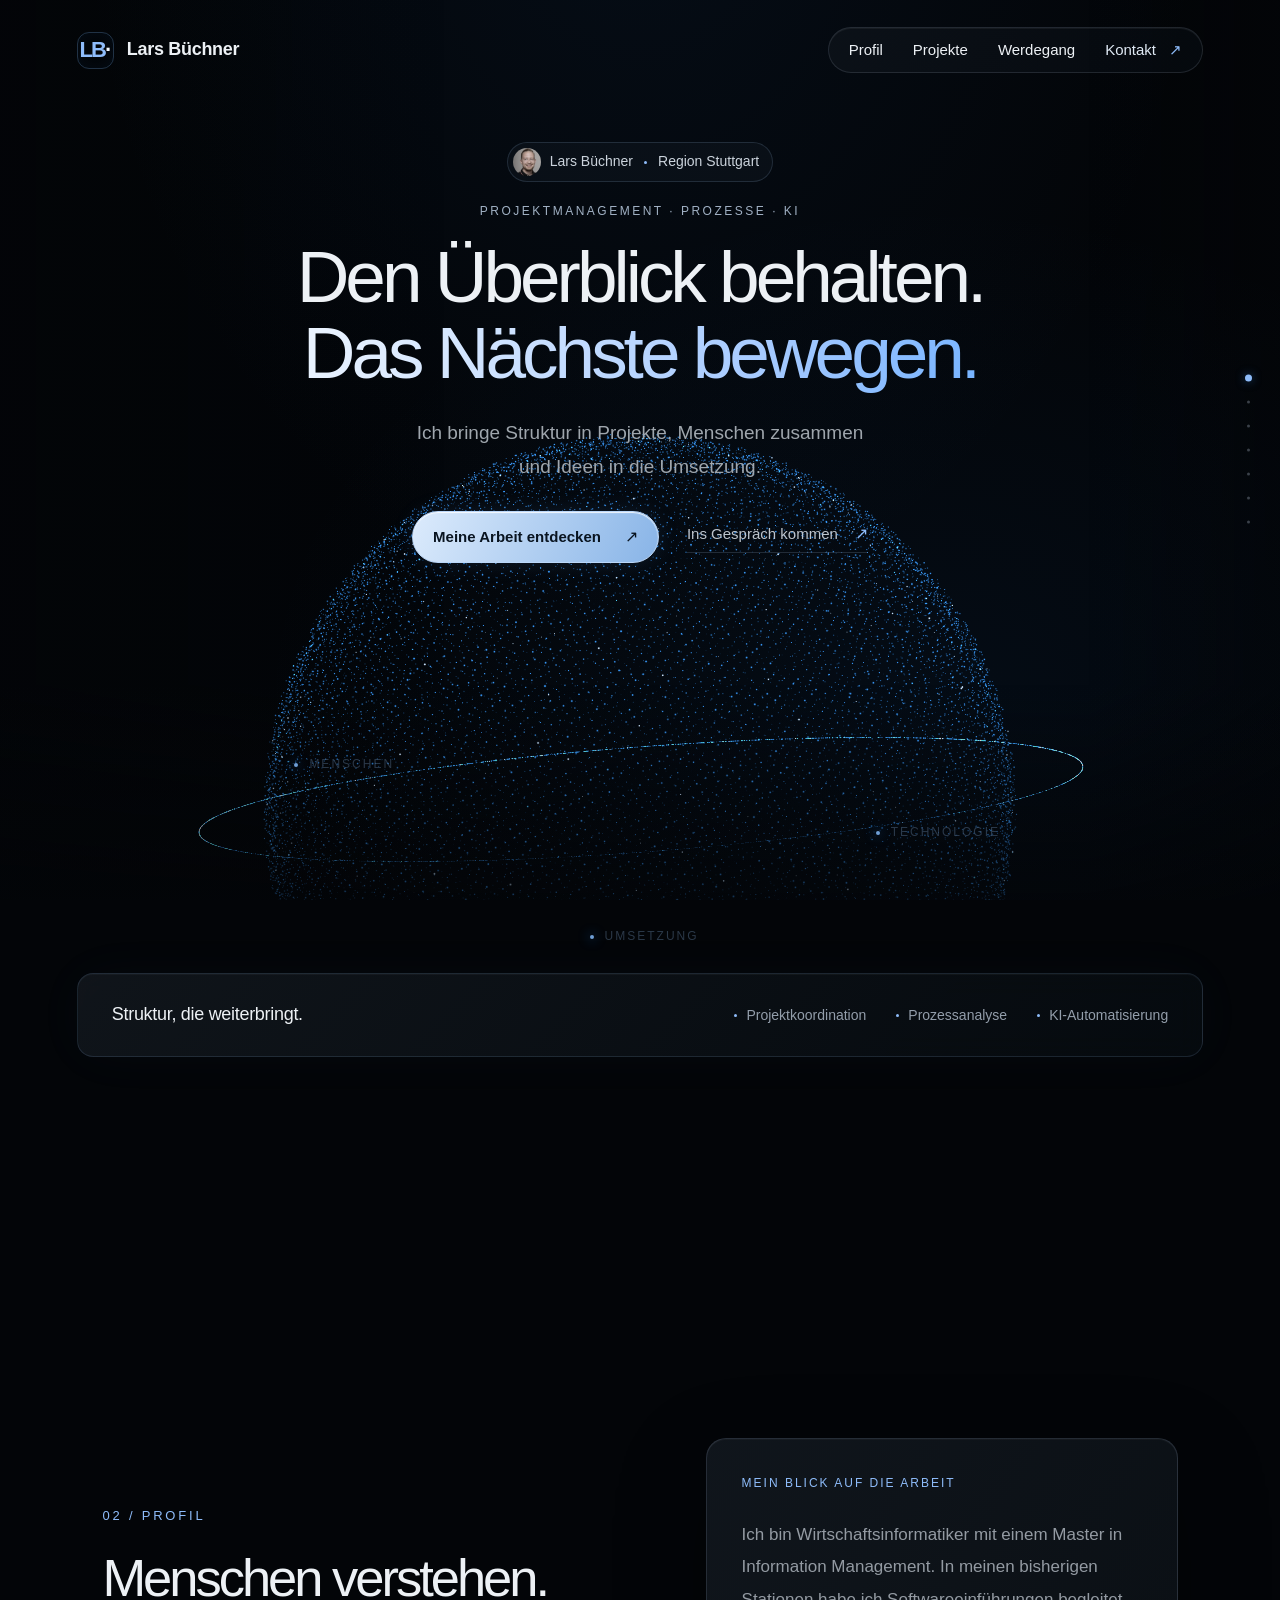
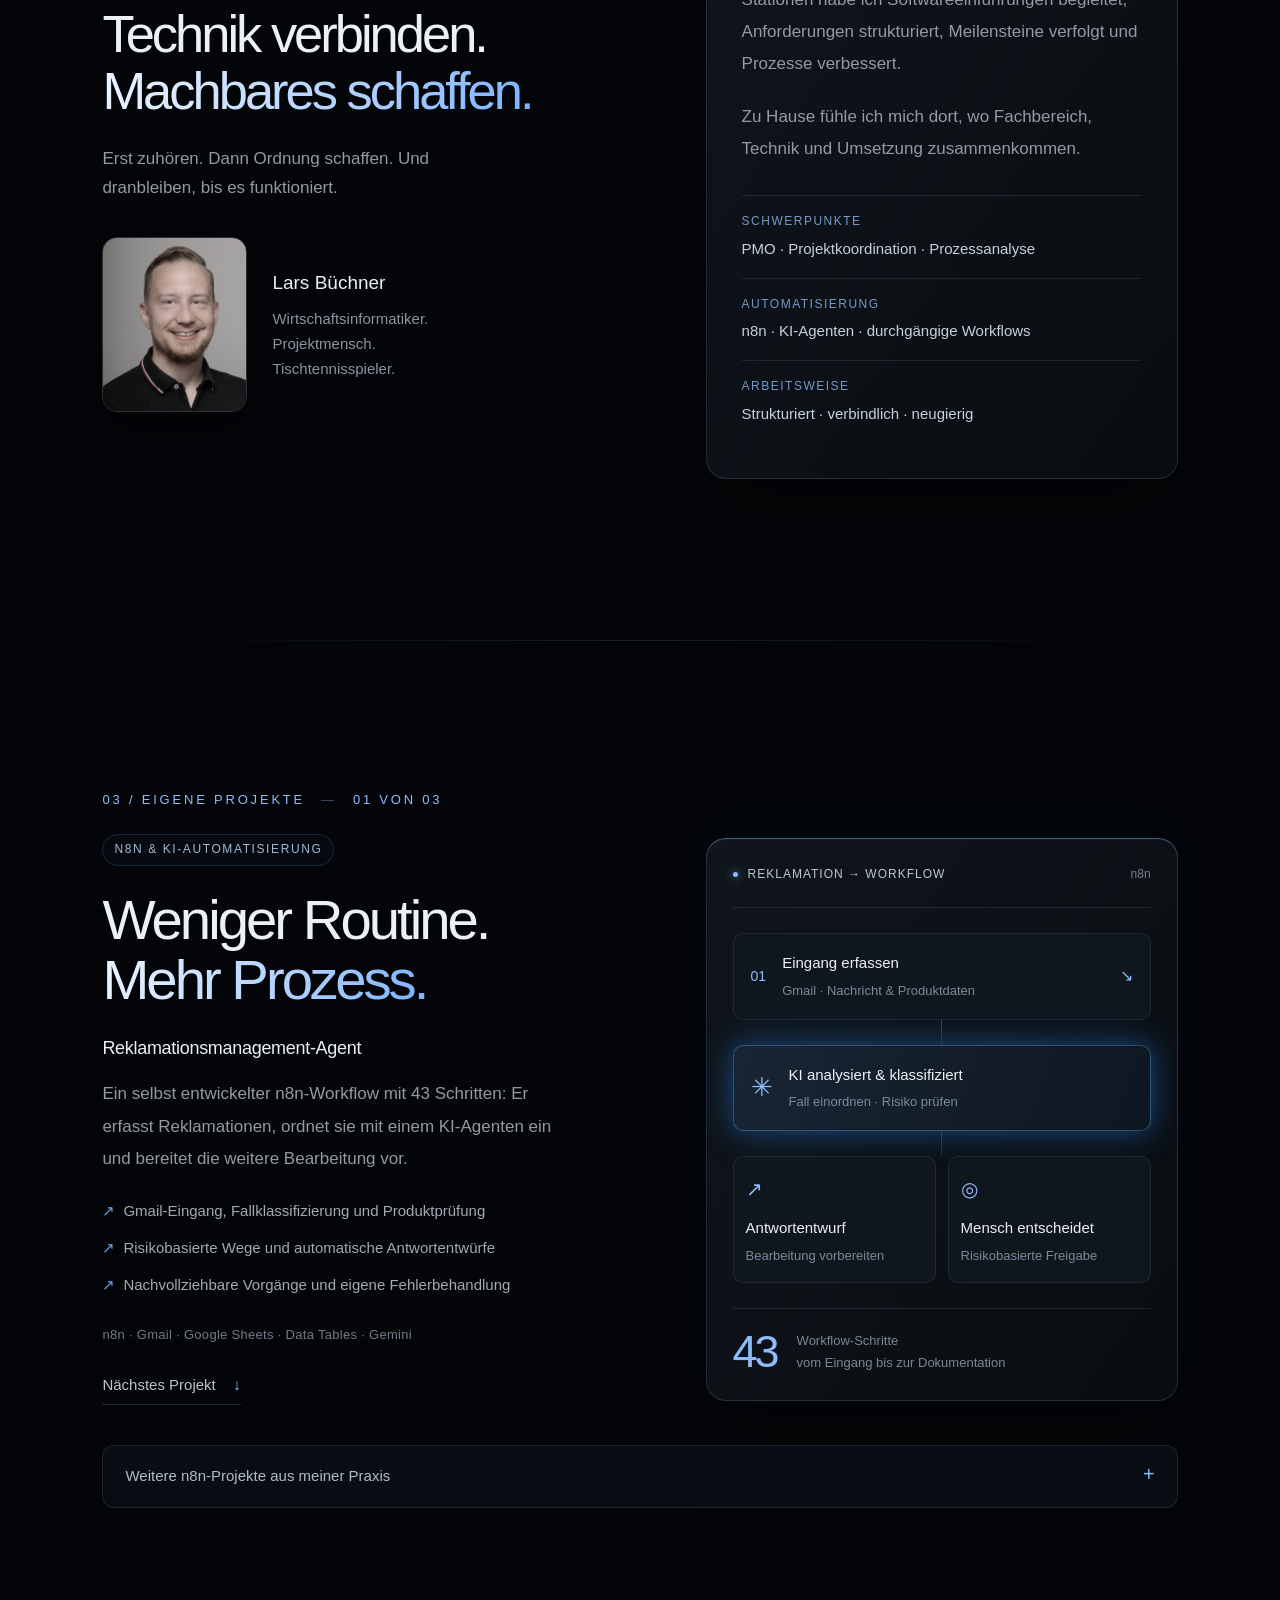
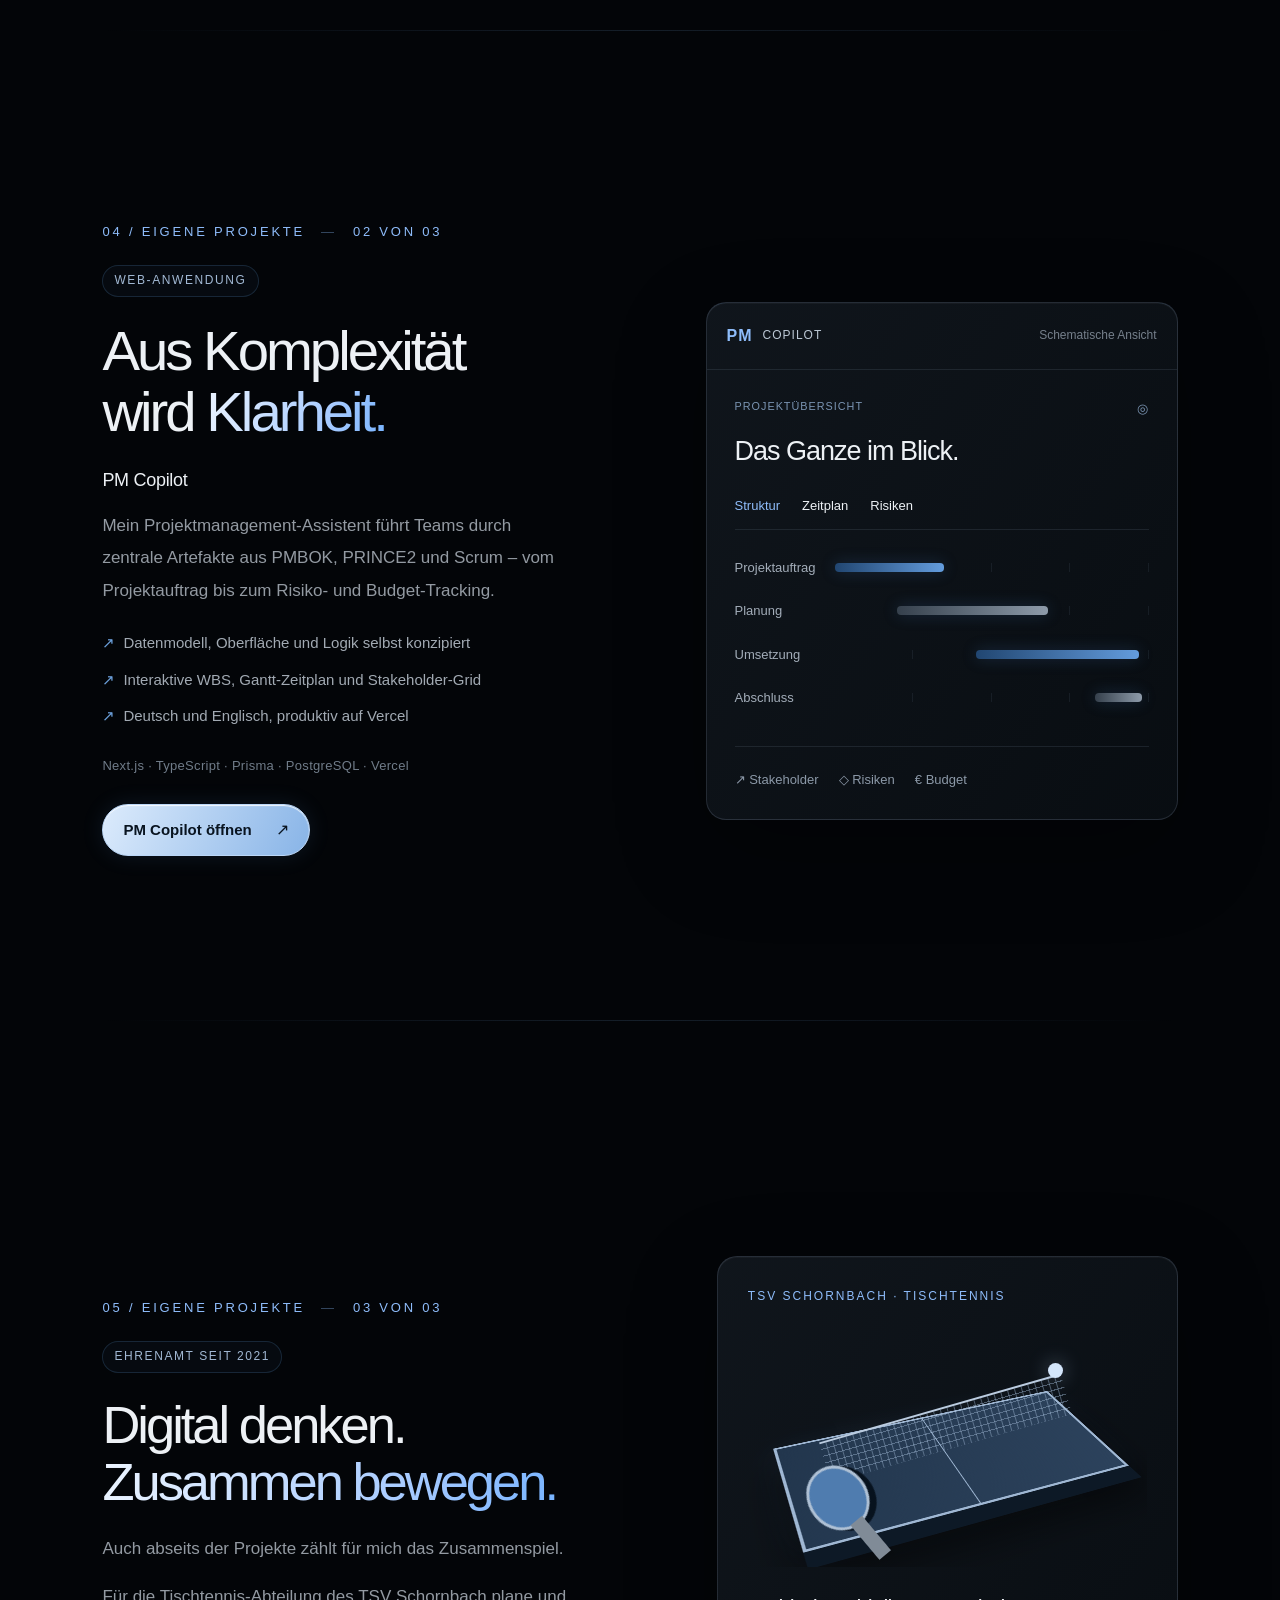
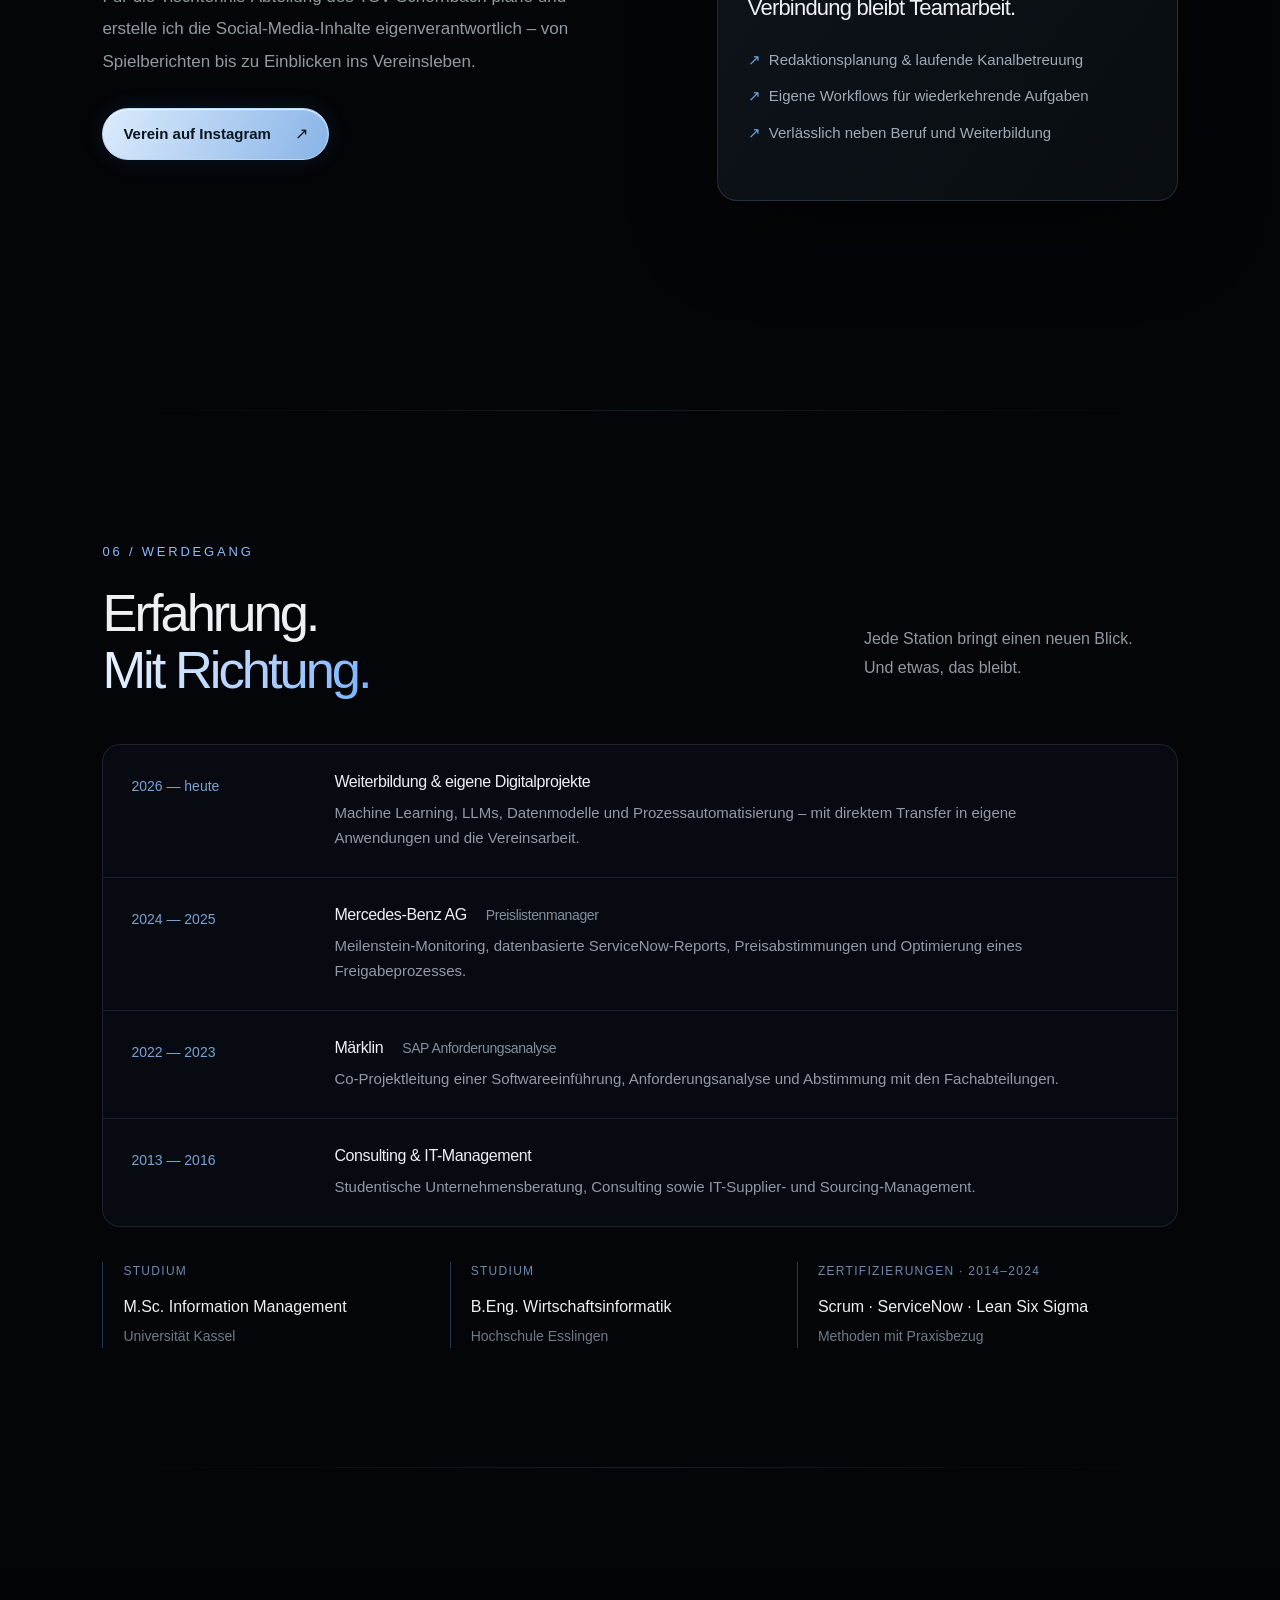
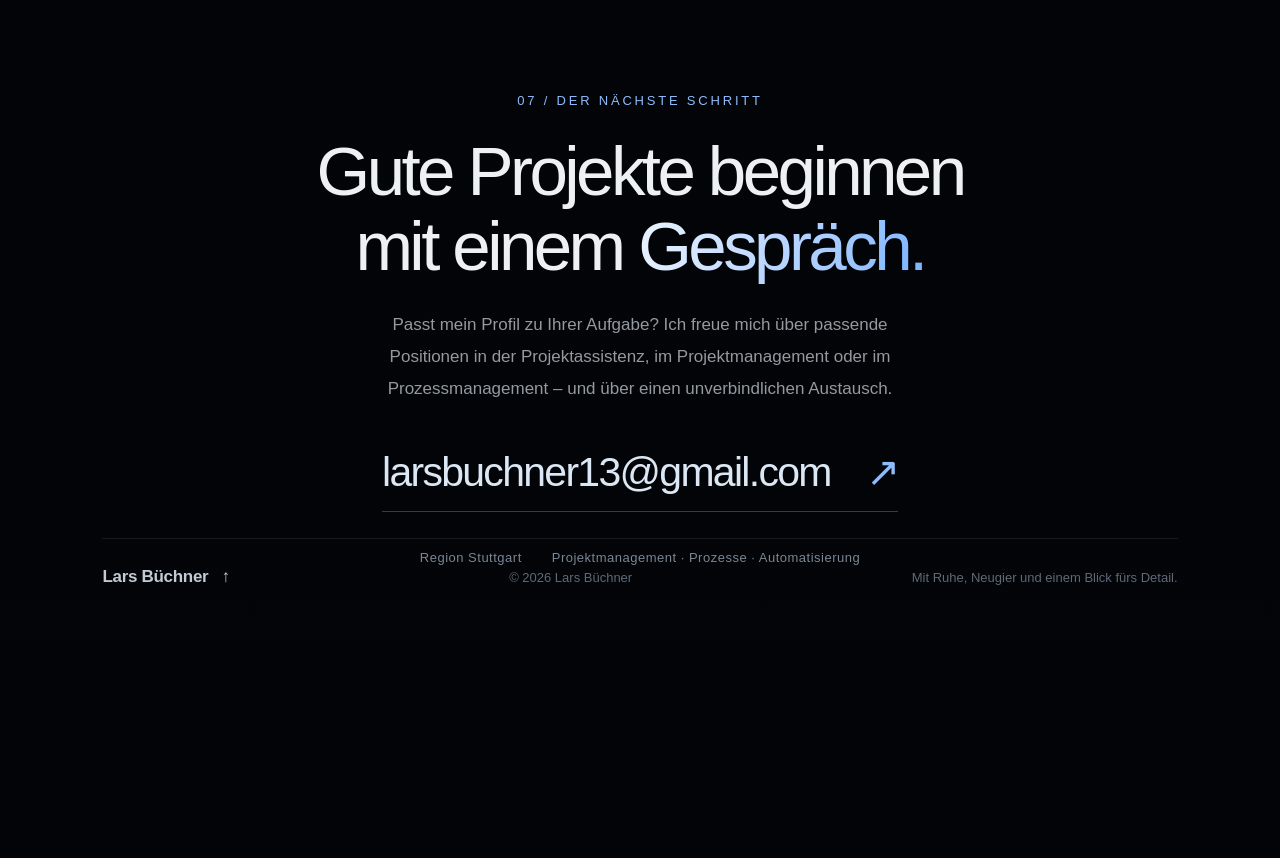
==== index.html @ f664adc7 "Increase small text by 3pt and restyle portfolio in subtle blue" ====
<!doctype html>
<html lang="de">
<head>
<meta charset="utf-8"><meta name="viewport" content="width=device-width, initial-scale=1"><meta name="theme-color" content="#030608">
<meta name="description" content="Lars Büchner – Projektmanagement, Prozessanalyse und KI-Automatisierung. Meine Arbeit, Projekte und mein Werdegang.">
<title>Lars Büchner – Projekte mit Perspektive</title><link rel="stylesheet" href="assets/css/style.css?v=10"><script src="assets/js/particles.js?v=10" defer></script><script src="assets/js/main.js?v=10" defer></script>
</head>
<body>
<a class="skip-link" href="#main">Zum Inhalt</a>
<div class="universe" aria-hidden="true"><div class="ambient-glow"></div><div class="orb-fallback"></div><canvas id="particle-world"></canvas><div class="universe-vignette"></div></div>
<header class="site-header"><a class="wordmark" href="#top" aria-label="Lars Büchner – zur Startseite"><span class="monogram">LB<span>·</span></span><span>Lars Büchner</span></a><nav aria-label="Hauptnavigation"><a href="#profil">Profil</a><a href="#projekte">Projekte</a><a href="#werdegang">Werdegang</a><a class="nav-contact" href="#kontakt">Kontakt <span aria-hidden="true">↗</span></a></nav></header>
<nav class="chapter-nav" aria-label="Abschnitte"><a href="#top" class="active" aria-label="01 – Start" aria-current="location"><span>Start</span></a><a href="#profil" aria-label="02 – Profil"><span>Profil</span></a><a href="#projekte" aria-label="03 – Automatisierung"><span>Automatisierung</span></a><a href="#copilot" aria-label="04 – PM Copilot"><span>PM Copilot</span></a><a href="#verein" aria-label="05 – Ehrenamt"><span>Ehrenamt</span></a><a href="#werdegang" aria-label="06 – Werdegang"><span>Werdegang</span></a><a href="#kontakt" aria-label="07 – Kontakt"><span>Kontakt</span></a></nav>
<main id="main">
<section class="scene hero" id="top" data-scene="0" aria-labelledby="hero-title"><div class="content hero-layout"><div class="hero-copy"><a class="identity" href="#profil"><img src="assets/img/portrait.jpg" alt="" width="32" height="32"><span>Lars Büchner</span><span class="identity-dot"></span><span>Region Stuttgart</span></a><p class="eyebrow">Projektmanagement · Prozesse · KI</p><h1 id="hero-title">Den Überblick behalten.<br><em>Das Nächste bewegen.</em></h1><p class="intro">Ich bringe Struktur in Projekte, Menschen zusammen<br class="desktop-break"> und Ideen in die Umsetzung.</p><div class="actions"><a class="button" href="#projekte">Meine Arbeit entdecken <span aria-hidden="true">↗</span></a><a class="text-link" href="#kontakt">Ins Gespräch kommen <span aria-hidden="true">↗</span></a></div></div><div class="hero-stage" aria-hidden="true"><span class="orbit-label label-left">MENSCHEN</span><span class="orbit-label label-right">TECHNOLOGIE</span><span class="orbit-label label-bottom">UMSETZUNG</span></div><div class="hero-foundation"><span>Struktur, die weiterbringt.</span><div><span>Projektkoordination</span><span>Prozessanalyse</span><span>KI-Automatisierung</span></div></div></div></section>
<section class="scene" id="profil" data-scene="1" aria-labelledby="profile-title"><div class="content profile-layout"><div><p class="eyebrow">02 / Profil</p><h2 id="profile-title">Menschen verstehen.<br>Technik verbinden.<br><em>Machbares schaffen.</em></h2><p class="section-lead">Erst zuhören. Dann Ordnung schaffen. Und dranbleiben, bis es funktioniert.</p><figure class="profile-portrait"><img src="assets/img/portrait.jpg" width="680" height="840" loading="lazy" alt="Lars Büchner"><figcaption><strong>Lars Büchner</strong><span>Wirtschaftsinformatiker.<br>Projektmensch.<br>Tischtennisspieler.</span></figcaption></figure></div><div class="glass profile-panel depth"><span class="panel-label">Mein Blick auf die Arbeit</span><p>Ich bin Wirtschaftsinformatiker mit einem Master in Information Management. In meinen bisherigen Stationen habe ich Softwareeinführungen begleitet, Anforderungen strukturiert, Meilensteine verfolgt und Prozesse verbessert.</p><p>Zu Hause fühle ich mich dort, wo Fachbereich, Technik und Umsetzung zusammenkommen.</p><dl class="facts"><div><dt>Schwerpunkte</dt><dd>PMO · Projektkoordination · Prozessanalyse</dd></div><div><dt>Automatisierung</dt><dd>n8n · KI-Agenten · durchgängige Workflows</dd></div><div><dt>Arbeitsweise</dt><dd>Strukturiert · verbindlich · neugierig</dd></div></dl></div></div></section>
<section class="scene project" id="projekte" data-scene="2" aria-labelledby="automation-title"><div class="content"><p class="eyebrow">03 / Eigene Projekte <span class="eyebrow-divider">—</span> 01 von 03</p><div class="project-layout"><div class="project-copy"><span class="tag">n8n & KI-Automatisierung</span><h2 id="automation-title">Weniger Routine.<br><em>Mehr Prozess.</em></h2><h3>Reklamationsmanagement-Agent</h3><p>Ein selbst entwickelter n8n-Workflow mit 43 Schritten: Er erfasst Reklamationen, ordnet sie mit einem KI-Agenten ein und bereitet die weitere Bearbeitung vor.</p><ul class="check-list"><li>Gmail-Eingang, Fallklassifizierung und Produktprüfung</li><li>Risikobasierte Wege und automatische Antwortentwürfe</li><li>Nachvollziehbare Vorgänge und eigene Fehlerbehandlung</li></ul><p class="tools">n8n · Gmail · Google Sheets · Data Tables · Gemini</p><a href="#copilot" class="text-link">Nächstes Projekt <span aria-hidden="true">↓</span></a></div><div class="workflow-visual glass depth" role="img" aria-label="Vereinfachter Ablauf: Eingang, KI-Analyse, risikobasierte Prüfung, Antwortentwurf oder menschliche Entscheidung."><div class="visual-heading"><span class="status-dot"></span> REKLAMATION → WORKFLOW <span>n8n</span></div><div class="flow-node first"><b>01</b><div><strong>Eingang erfassen</strong><small>Gmail · Nachricht & Produktdaten</small></div><span>↘</span></div><div class="flow-connector"></div><div class="flow-node ai"><b>✳</b><div><strong>KI analysiert & klassifiziert</strong><small>Fall einordnen · Risiko prüfen</small></div></div><div class="flow-connector"></div><div class="flow-branches"><div class="flow-node"><span>↗</span><strong>Antwortentwurf</strong><small>Bearbeitung vorbereiten</small></div><div class="flow-node"><span>◎</span><strong>Mensch entscheidet</strong><small>Risikobasierte Freigabe</small></div></div><div class="visual-footer"><strong>43</strong><span>Workflow-Schritte<br>vom Eingang bis zur Dokumentation</span></div></div></div><details class="practice"><summary>Weitere n8n-Projekte aus meiner Praxis <span aria-hidden="true">+</span></summary><div class="practice-grid"><div><h3>Prozessoptimierungs-Agent</h3><p>Ist-Prozess analysieren, Soll-Prozess, KPIs und Umsetzungsplan ableiten.</p></div><div><h3>PMO-Meetingvorbereitung</h3><p>Offene Punkte prüfen, Maßnahmen ableiten und Meetingfragen vorbereiten.</p></div><div><h3>Änderungsmanagement</h3><p>Antrag, KI-Auswirkungsanalyse und menschliche Entscheidung dokumentieren.</p></div></div></details></div></section>
<section class="scene project" id="copilot" data-scene="3" aria-labelledby="copilot-title"><div class="content"><p class="eyebrow">04 / Eigene Projekte <span class="eyebrow-divider">—</span> 02 von 03</p><div class="project-layout"><div class="project-copy"><span class="tag">Web-Anwendung</span><h2 id="copilot-title">Aus Komplexität<br>wird <em>Klarheit.</em></h2><h3>PM Copilot</h3><p>Mein Projektmanagement-Assistent führt Teams durch zentrale Artefakte aus PMBOK, PRINCE2 und Scrum – vom Projektauftrag bis zum Risiko- und Budget-Tracking.</p><ul class="check-list"><li>Datenmodell, Oberfläche und Logik selbst konzipiert</li><li>Interaktive WBS, Gantt-Zeitplan und Stakeholder-Grid</li><li>Deutsch und Englisch, produktiv auf Vercel</li></ul><p class="tools">Next.js · TypeScript · Prisma · PostgreSQL · Vercel</p><a class="button" href="https://project-asssistant.vercel.app/de" target="_blank" rel="noopener noreferrer">PM Copilot öffnen <span aria-hidden="true">↗</span></a></div><div class="dashboard glass depth" role="img" aria-label="Schematische Darstellung der PM-Copilot-Bereiche: Projektstruktur, Zeitplan, Stakeholder, Risiken und Budget."><div class="visual-heading"><span class="mini-logo">PM</span> COPILOT <span>Schematische Ansicht</span></div><div class="dashboard-body"><div class="dashboard-top"><small>PROJEKTÜBERSICHT</small><span>◎</span></div><h3>Das Ganze im Blick.</h3><div class="dashboard-tabs"><span>Struktur</span><span>Zeitplan</span><span>Risiken</span></div><div class="gantt"><div><span>Projektauftrag</span><i style="--start:0;--width:35%"></i></div><div><span>Planung</span><i style="--start:20%;--width:48%"></i></div><div><span>Umsetzung</span><i style="--start:45%;--width:52%"></i></div><div><span>Abschluss</span><i style="--start:83%;--width:15%"></i></div></div><div class="dashboard-features"><span>↗ Stakeholder</span><span>◇ Risiken</span><span>€ Budget</span></div></div></div></div></div></section>
<section class="scene" id="verein" data-scene="4" aria-labelledby="club-title"><div class="content club-layout"><div><p class="eyebrow">05 / Eigene Projekte <span class="eyebrow-divider">—</span> 03 von 03</p><span class="tag">Ehrenamt seit 2021</span><h2 id="club-title">Digital denken.<br><em>Zusammen bewegen.</em></h2><p class="section-lead">Auch abseits der Projekte zählt für mich das Zusammenspiel.</p><p>Für die Tischtennis-Abteilung des TSV Schornbach plane und erstelle ich die Social-Media-Inhalte eigenverantwortlich – von Spielberichten bis zu Einblicken ins Vereinsleben.</p><a class="button" href="https://www.instagram.com/tsv_schornbach_tischtennis/" target="_blank" rel="noopener noreferrer">Verein auf Instagram <span aria-hidden="true">↗</span></a></div><div class="club-card glass depth"><span class="panel-label">TSV Schornbach · Tischtennis</span><div class="table-art" aria-hidden="true"><div class="table-top"></div><div class="table-net"></div><div class="ball"></div><span class="racket"></span></div><h3>Verbindung bleibt Teamarbeit.</h3><ul class="check-list"><li>Redaktionsplanung & laufende Kanalbetreuung</li><li>Eigene Workflows für wiederkehrende Aufgaben</li><li>Verlässlich neben Beruf und Weiterbildung</li></ul></div></div></section>
<section class="scene experience" id="werdegang" data-scene="5" aria-labelledby="experience-title"><div class="content"><div class="experience-heading"><div><p class="eyebrow">06 / Werdegang</p><h2 id="experience-title">Erfahrung.<br><em>Mit Richtung.</em></h2></div><p>Jede Station bringt einen neuen Blick.<br>Und etwas, das bleibt.</p></div><ol class="timeline"><li><time>2026 — heute</time><div><h3>Weiterbildung & eigene Digitalprojekte</h3><p>Machine Learning, LLMs, Datenmodelle und Prozessautomatisierung – mit direktem Transfer in eigene Anwendungen und die Vereinsarbeit.</p></div></li><li><time>2024 — 2025</time><div><h3>Mercedes-Benz AG <span>Preislistenmanager</span></h3><p>Meilenstein-Monitoring, datenbasierte ServiceNow-Reports, Preisabstimmungen und Optimierung eines Freigabeprozesses.</p></div></li><li><time>2022 — 2023</time><div><h3>Märklin <span>SAP Anforderungsanalyse</span></h3><p>Co-Projektleitung einer Softwareeinführung, Anforderungsanalyse und Abstimmung mit den Fachabteilungen.</p></div></li><li><time>2013 — 2016</time><div><h3>Consulting & IT-Management</h3><p>Studentische Unternehmensberatung, Consulting sowie IT-Supplier- und Sourcing-Management.</p></div></li></ol><div class="education-strip"><div><small>Studium</small><strong>M.Sc. Information Management</strong><span>Universität Kassel</span></div><div><small>Studium</small><strong>B.Eng. Wirtschaftsinformatik</strong><span>Hochschule Esslingen</span></div><div><small>Zertifizierungen · 2014–2024</small><strong>Scrum · ServiceNow · Lean Six Sigma</strong><span>Methoden mit Praxisbezug</span></div></div></div></section>
<section class="scene contact" id="kontakt" data-scene="6" aria-labelledby="contact-title"><div class="content contact-content"><p class="eyebrow">07 / Der nächste Schritt</p><h2 id="contact-title">Gute Projekte beginnen<br>mit einem <em>Gespräch.</em></h2><p>Passt mein Profil zu Ihrer Aufgabe? Ich freue mich über passende Positionen in der Projektassistenz, im Projektmanagement oder im Prozessmanagement – und über einen unverbindlichen Austausch.</p><a class="contact-mail" href="mailto:larsbuchner13@gmail.com">larsbuchner13@gmail.com <span aria-hidden="true">↗</span></a><div class="contact-meta"><span>Region Stuttgart</span><span>Projektmanagement · Prozesse · Automatisierung</span></div></div><footer class="content"><a href="#top" class="wordmark">Lars Büchner <span aria-hidden="true">↑</span></a><span>© 2026 Lars Büchner</span><span>Mit Ruhe, Neugier und einem Blick fürs Detail.</span></footer></section>
</main><div class="progress-track" aria-hidden="true"><span></span></div>
</body></html>
---- assets/css/style.css ----
:root{--paper:#edf1f5;--muted:#939aa2;--accent:#8ebcfa;--ink:#030508;--line:#acc4df1c;font-family:"Segoe UI",Arial,sans-serif;color:var(--paper);background:var(--ink);font-synthesis:none;color-scheme:dark}*{box-sizing:border-box}html{scroll-behavior:smooth;scroll-padding-top:100px}body{margin:0;line-height:1.65;overflow-x:clip}a{color:inherit;text-decoration:none}button{font:inherit}a,summary{-webkit-tap-highlight-color:transparent}a:focus-visible,summary:focus-visible{outline:2px solid var(--accent);outline-offset:6px}::selection{background:var(--accent);color:var(--ink)}.skip-link{position:fixed;top:-100px;left:20px;background:var(--accent);color:var(--ink);padding:12px;z-index:100}.skip-link:focus{top:15px}
.universe{position:fixed;inset:0;z-index:-1;pointer-events:none;background:#030508;overflow:hidden}#particle-world{position:absolute;inset:0;display:block;width:100%;height:100%;opacity:.98;transition:opacity .7s}.ambient-glow{position:absolute;inset:-20%;background:radial-gradient(ellipse at 50% 0%,#1a59a219,transparent 45%),radial-gradient(ellipse at 66% 70%,#1362bc13,transparent 40%)}.universe-vignette{position:absolute;inset:0;background:linear-gradient(0deg,#030508b0,transparent 24%),linear-gradient(90deg,#03050838,transparent 35%,transparent 85%,#03050855)}.orb-fallback{position:absolute;left:50%;top:58%;width:min(65vw,560px);aspect-ratio:1;transform:translate(-50%,-25%);border-radius:50%;background:radial-gradient(circle at 32% 26%,#619fe614,#070f1980 38%,#0f315740 69%,transparent 71%);box-shadow:inset -12px 2px 35px #73aae82b,0 0 70px #2d75c811;border:1px solid #73aae82b}.canvas-ready .orb-fallback{opacity:0}.canvas-unavailable #particle-world{display:none}
.site-header{height:100px;position:fixed;inset:0 0 auto;display:flex;align-items:center;justify-content:space-between;gap:30px;padding:0 6vw;z-index:30;transition:background .3s,height .3s}.site-header.scrolled{height:78px;background:#040609e6;border-bottom:1px solid var(--line);backdrop-filter:blur(18px)}.wordmark{display:flex;align-items:center;gap:13px;font-size:18px;font-weight:600;letter-spacing:-.3px}.monogram{font-size:22px;font-weight:700;color:var(--accent);letter-spacing:-2px;line-height:1;width:37px;height:37px;border:1px solid #6fa5e248;border-radius:12px;display:flex;align-items:center;justify-content:center;box-shadow:inset 0 0 18px #1e69bf16}.monogram span{color:#f3f8fe;letter-spacing:0}.site-header nav{display:flex;gap:30px;align-items:center;font-size:15px;border:1px solid #d2e5fb20;padding:10px 20px;border-radius:30px;background:linear-gradient(115deg,#ffffff08,#6aa9f008);box-shadow:inset 0 1px 0 #ffffff0d}.site-header nav a{transition:color .2s}.site-header nav a:hover,.site-header nav a[aria-current]{color:var(--accent)}.nav-contact{color:#e0eaf5}.nav-contact span{margin-left:9px;color:var(--accent)}
.content{width:min(1160px,84vw);margin-inline:auto}.scene{min-height:110svh;padding:145px 0 120px;position:relative;display:flex;align-items:center;scroll-margin-top:0}.scene:not(.hero):after{content:"";position:absolute;bottom:0;left:8vw;right:8vw;height:1px;background:linear-gradient(90deg,transparent,#6f9dd12b,transparent)}.hero{padding:142px 0 0;min-height:139svh;display:block}.hero-layout{width:min(1200px,88vw);display:flex;flex-direction:column;align-items:center}.hero-copy{text-align:center;position:relative;z-index:1;max-width:950px}.identity{display:inline-flex;align-items:center;gap:9px;font-size:14px;border:1px solid #a8ccf626;padding:5px 13px 5px 5px;border-radius:30px;background:#b7d5f808;margin-bottom:20px;color:#cbd3dc}.identity img{width:28px;height:28px;object-fit:cover;object-position:center 20%;border-radius:50%;filter:saturate(.55)}.identity-dot{width:3px;height:3px;background:var(--accent);border-radius:50%;margin-inline:2px}.eyebrow{font-size:13px;font-weight:500;text-transform:uppercase;letter-spacing:2.8px;color:var(--accent);display:flex;align-items:center;gap:10px;margin:0 0 23px}.hero .eyebrow{justify-content:center;font-size:12px;letter-spacing:2.5px;margin-bottom:17px;color:#a1b1c4}h1,h2{font-weight:500;letter-spacing:-3px;line-height:1.08;margin:0 0 25px;text-wrap:balance}h1{font-size:clamp(50px,5.7vw,84px);letter-spacing:-4px;line-height:1.04}h2{font-size:clamp(38px,4.1vw,58px)}h1 em,h2 em{font-style:normal;font-weight:500;background:linear-gradient(110deg,#edf5ff,#a6caff 68%,#76b3ff);background-clip:text;-webkit-background-clip:text;color:transparent}h3{font-size:18px;font-weight:500;line-height:1.4;margin:0 0 17px;letter-spacing:-.3px}.intro{font-size:19px;color:#9fa6ad;line-height:1.8;margin:0 auto 27px;max-width:530px}.actions{display:flex;justify-content:center;gap:28px;align-items:center;flex-wrap:wrap}.button{display:inline-flex;align-items:center;justify-content:center;gap:24px;padding:12px 20px;border-radius:30px;border:1px solid #bbd7f8;background:linear-gradient(115deg,#dcebfc,#88b4e7);color:#091420;font-size:15px;font-weight:600;box-shadow:0 0 22px #5997de21,inset 0 1px 1px #ffffffd9;transition:box-shadow .2s,transform .2s}.button:hover{box-shadow:0 0 32px #5997de48;transform:translateY(-2px)}.button span{font-size:16px;font-weight:400}.text-link{font-size:15px;color:#bdc4cc;display:inline-flex;align-items:center;gap:17px;border-bottom:1px solid #a2bfe030;padding-bottom:5px}.text-link:hover{color:var(--accent)}.text-link span{color:var(--accent);font-size:16px}.hero-stage{height:400px;width:min(720px,85vw);position:relative;pointer-events:none}.orbit-label{position:absolute;font-size:12px;letter-spacing:2px;color:#7091b75e;display:flex;align-items:center;gap:11px}.orbit-label:before{content:"";width:4px;height:4px;border-radius:50%;background:#6f9fd6;box-shadow:0 0 12px #1779e8}.label-left{left:2%;top:48%}.label-right{right:0;top:65%}.label-bottom{left:43%;bottom:4%}.hero-foundation{width:100%;border:1px solid #97c0ee24;border-radius:16px;padding:26px 34px;display:flex;justify-content:space-between;align-items:center;gap:25px;background:linear-gradient(135deg,#171d24aa,#070c11bb);box-shadow:0 0 55px #5997de08,inset 0 1px 0 #ffffff09;backdrop-filter:blur(14px);margin:10px 0 65px;position:relative}.hero-foundation>span{font-size:18px;font-weight:500;letter-spacing:-.3px}.hero-foundation>div{display:flex;gap:30px;color:#939eab;font-size:14px}.hero-foundation>div>span{position:relative;padding-left:12px}.hero-foundation>div>span:before{content:"";position:absolute;width:3px;height:3px;left:0;top:7px;background:var(--accent);border-radius:50%}
.chapter-nav{position:fixed;right:25px;top:50%;transform:translateY(-50%);display:flex;flex-direction:column;gap:11px;z-index:20}.chapter-nav a{display:block;width:13px;height:13px;position:relative}.chapter-nav a:after{content:"";position:absolute;inset:5px;background:#b6c4d550;border-radius:50%;transition:all .3s}.chapter-nav a.active:after{inset:3px;background:var(--accent);box-shadow:0 0 10px #3689e880}.chapter-nav a span{position:absolute;right:21px;top:-4px;font-size:13px;white-space:nowrap;background:#090e13;padding:2px 8px;border:1px solid var(--line);border-radius:5px;opacity:0;transition:opacity .2s}.chapter-nav a:hover span,.chapter-nav a:focus-visible span{opacity:1}.progress-track{position:fixed;bottom:0;left:0;width:100%;height:2px;z-index:40}.progress-track span{display:block;height:100%;background:var(--accent);transform:scaleX(var(--progress,0));transform-origin:left;box-shadow:0 0 10px #1779e8}
p{color:var(--muted)}.profile-layout{display:grid;grid-template-columns:1.05fr 1fr;gap:10%;align-items:center}.section-lead{font-size:17px;line-height:1.7;max-width:400px}.profile-portrait{display:flex;gap:25px;align-items:center;margin:34px 0 0}.profile-portrait img{display:block;width:145px;height:175px;object-fit:cover;object-position:50% 20%;filter:saturate(.55);border-radius:15px;border:1px solid #d4e6fb30;box-shadow:0 15px 40px #0007}.profile-portrait figcaption{display:flex;flex-direction:column;gap:9px}.profile-portrait figcaption strong{font-size:19px;font-weight:500}.profile-portrait figcaption span{font-size:15px;color:#8b96a3}.glass{background:linear-gradient(125deg,#11171eec,#090e13ee);border:1px solid #b9d1ed26;box-shadow:0 30px 90px #0005,inset 0 1px 0 #f4f9fe09;backdrop-filter:blur(20px);border-radius:20px}.profile-panel{padding:35px}.panel-label{display:block;text-transform:uppercase;letter-spacing:2px;font-size:12px;color:var(--accent);margin-bottom:25px}.profile-panel p{font-size:17px;line-height:1.9;margin:0 0 20px}.facts{margin:30px 0 0}.facts>div{border-top:1px solid var(--line);padding:16px 0}.facts dt{text-transform:uppercase;letter-spacing:1.5px;color:#749ac6;font-size:12px;margin-bottom:5px}.facts dd{margin:0;font-size:15px;color:#c7d1dd}.eyebrow-divider{opacity:.4;margin:0 6px}.project-layout{display:grid;grid-template-columns:1.05fr 1fr;gap:10%;align-items:center}.project-copy>p{font-size:17px;max-width:470px;line-height:1.9}.tag{font-size:12px;letter-spacing:1.6px;text-transform:uppercase;display:inline-block;border:1px solid #639ddf30;color:#a2b9d4;padding:5px 11px;margin-bottom:24px;border-radius:30px;background:#73aae809}.project h2{font-size:clamp(42px,4.4vw,64px)}.check-list{list-style:none;padding:0;margin:24px 0;display:grid;gap:12px;font-size:15px;color:#a2aab3}.check-list li{position:relative;padding-left:21px}.check-list li:before{content:"↗";position:absolute;left:0;color:#6ca0dc}.project-copy .tools{font-size:13px;color:#707c89;letter-spacing:.3px;margin:25px 0}.workflow-visual{padding:26px;position:relative}.workflow-visual:before,.dashboard:before{content:"";position:absolute;inset:-1px;border-radius:20px;pointer-events:none;border-top:1px solid #6facf163;box-shadow:0 -15px 60px #297bd909}.visual-heading{display:flex;align-items:center;gap:10px;font-size:12px;letter-spacing:1px;border-bottom:1px solid var(--line);padding-bottom:23px;color:#bbc7d4}.visual-heading>span:last-child{margin-left:auto;font-size:12px;letter-spacing:0;color:#76808c}.status-dot{width:5px;height:5px;background:var(--accent);border-radius:50%;box-shadow:0 0 10px #64a5f0}.flow-node{display:flex;gap:16px;align-items:center;background:#0f161e;border:1px solid #88abd420;padding:17px;position:relative;border-radius:10px}.flow-node.first{margin-top:25px}.flow-node>b{font-size:14px;color:var(--accent);font-weight:400}.flow-node>span:last-child{margin-left:auto;color:var(--accent)}.flow-node strong{font-size:15px;font-weight:500;display:block}.flow-node small{font-size:13px;color:#7b899a;display:block;margin-top:4px}.flow-node.ai{border-color:#629de166;background:linear-gradient(110deg,#182533,#0e1721);box-shadow:0 0 30px #1b4c84}.flow-node.ai b{font-size:26px}.flow-connector{height:25px;width:1px;background:linear-gradient(#5a98de70,#5a98de30);margin:auto}.flow-branches{display:grid;grid-template-columns:1fr 1fr;gap:12px}.flow-branches .flow-node{display:block;padding:16px 12px}.flow-branches .flow-node>span{display:block;font-size:20px;margin-bottom:10px;color:var(--accent)}.visual-footer{display:flex;gap:20px;align-items:center;border-top:1px solid var(--line);margin-top:25px;padding-top:20px}.visual-footer>strong{font-size:45px;color:var(--accent);font-weight:400;letter-spacing:-3px;line-height:1}.visual-footer>span{font-size:13px;color:#7b8795}.practice{margin-top:40px;border:1px solid #96bfee22;background:#090f15eb;border-radius:12px;backdrop-filter:blur(18px)}.practice summary{cursor:pointer;padding:18px 22px;font-size:15px;list-style:none;display:flex;justify-content:space-between;color:#b1bbc7}.practice summary::-webkit-details-marker{display:none}.practice summary>span{color:var(--accent);font-size:20px;line-height:1}.practice[open] summary>span{transform:rotate(45deg)}.practice-grid{padding:15px 24px 28px;display:grid;grid-template-columns:repeat(3,1fr);gap:28px}.practice-grid h3{font-size:17px}.practice-grid p{font-size:15px}.dashboard{position:relative;overflow:hidden}.dashboard .visual-heading{padding:20px}.mini-logo{font-size:16px;font-weight:600;color:var(--accent)}.dashboard-body{padding:28px}.dashboard-top{display:flex;justify-content:space-between;font-size:13px;color:#7b95b3;letter-spacing:1px}.dashboard h3{font-size:27px;letter-spacing:-1px;margin:14px 0 24px}.dashboard-tabs{display:flex;gap:22px;font-size:13px;border-bottom:1px solid var(--line);padding-bottom:12px}.dashboard-tabs span:first-child{color:var(--accent)}.gantt{margin:27px 0 38px;display:grid;gap:22px}.gantt>div{display:grid;grid-template-columns:100px 1fr;align-items:center;font-size:13px;color:#a3adb9}.gantt i{height:9px;display:block;position:relative;background:repeating-linear-gradient(90deg,transparent,transparent calc(25% - 1px),#a3bfe015 calc(25% - 1px),#a3bfe015 25%)}.gantt i:after{content:"";position:absolute;left:var(--start);width:var(--width);height:100%;background:linear-gradient(90deg,#214671,#639cdd);box-shadow:0 0 15px #417bbe40;border-radius:4px}.gantt>div:nth-child(even) i:after{background:linear-gradient(90deg,#35404c,#8e9baa)}.dashboard-features{border-top:1px solid var(--line);padding-top:22px;display:flex;gap:20px;font-size:13px;color:#8c99a8}
.club-layout{display:grid;grid-template-columns:1.1fr 1fr;gap:10%;align-items:center}.club-layout>div:first-child>p:not(.eyebrow){max-width:490px}.club-layout>div:first-child>p:not(.section-lead):not(.eyebrow){font-size:17px;margin-bottom:30px;line-height:1.9}.club-card{padding:30px}.club-card h3{font-size:22px;letter-spacing:-.8px}.table-art{height:235px;position:relative;perspective:600px;margin-bottom:26px;overflow:hidden}.table-top{background:linear-gradient(110deg,#22364d,#2c425c);border:3px solid #9fb7d3;position:absolute;width:80%;height:160px;left:10%;top:45px;transform:rotateX(55deg) rotateZ(-22deg);box-shadow:0 20px 0 #0d1926,0 38px 45px #0008,0 0 40px #70a9eb12}.table-top:after{content:"";position:absolute;left:50%;height:100%;border-left:1px solid #9fb7d3}.table-net{position:absolute;width:63%;height:42px;left:18%;top:75px;background:repeating-linear-gradient(90deg,transparent,transparent 6px,#9fb7d370 6px,#9fb7d370 7px),repeating-linear-gradient(0deg,transparent,transparent 6px,#9fb7d370 6px,#9fb7d370 7px);border-top:2px solid #bbcce0;transform:rotateZ(-16deg)}.ball{width:15px;height:15px;background:#d4e6fb;border-radius:50%;position:absolute;right:21%;top:31px;box-shadow:0 0 20px #b2d2f76b}.racket{position:absolute;left:15%;bottom:35px;width:60px;height:68px;border-radius:50%;background:#4f7caf;transform:rotate(-40deg);border:3px solid #afc1d5;box-shadow:5px 5px 0 #07121e}.racket:after{content:"";width:15px;height:45px;background:#808b97;position:absolute;left:19px;top:60px}.experience{padding-top:130px}.experience-heading{display:flex;justify-content:space-between;gap:40px;align-items:end;margin-bottom:45px}.experience-heading h2{margin-bottom:0}.experience-heading>p{font-size:16px;margin-right:45px;line-height:1.8}.timeline{list-style:none;padding:0;margin:0;background:#080d13eb;border:1px solid #acc4df22;border-radius:18px;overflow:hidden;backdrop-filter:blur(18px)}.timeline li{display:grid;grid-template-columns:175px 1fr;gap:28px;padding:26px 28px;border-bottom:1px solid var(--line)}.timeline li:last-child{border-bottom:0}.timeline time{font-size:14px;color:#79a3d2;padding-top:4px}.timeline h3{font-size:16px;margin:0 0 8px;letter-spacing:-.4px}.timeline h3 span{font-size:14px;color:#848f9b;display:inline-block;margin-left:15px}.timeline p{font-size:15px;max-width:760px;margin:0}.education-strip{display:grid;grid-template-columns:1fr 1fr 1.2fr;gap:30px;margin-top:35px}.education-strip>div{display:flex;flex-direction:column;border-left:1px solid #73aae84f;padding-left:20px}.education-strip small{color:#6b8bb0;font-size:12px;text-transform:uppercase;letter-spacing:1.3px;margin-bottom:12px}.education-strip strong{font-size:16px;font-weight:500}.education-strip span{font-size:14px;color:#717b87;margin-top:5px}.contact{min-height:110svh;display:flex;flex-direction:column;justify-content:center;padding-bottom:160px;text-align:center;background:linear-gradient(0deg,#030508c9,transparent 90%)}.contact-content{position:relative}.contact .eyebrow{justify-content:center}.contact h2{font-size:clamp(44px,5.4vw,78px);letter-spacing:-3.6px}.contact-content>p:not(.eyebrow){max-width:570px;font-size:17px;line-height:1.9;margin:0 auto 22px}.contact-mail{display:inline-flex;font-size:clamp(22px,3.2vw,43px);letter-spacing:-1.7px;border-bottom:1px solid #7ea7d559;padding:16px 0 10px;gap:35px;line-height:1.4;color:#dbe7f4}.contact-mail:hover{color:var(--accent)}.contact-mail span{color:var(--accent)}.contact-meta{display:flex;justify-content:center;gap:30px;font-size:13px;letter-spacing:.5px;margin-top:35px;color:#7a8795}footer{position:absolute;bottom:30px;display:flex;align-items:center;justify-content:space-between;font-size:13px;color:#5e6a78;border-top:1px solid var(--line);padding-top:24px;text-align:left}footer .wordmark{color:#c2cbd5;font-size:17px}.contact:after{display:none}.reveal-ready .scene:not(.hero)>.content{opacity:0;transform:translateY(32px);transition:opacity .85s,transform .85s}.reveal-ready .scene:not(.hero)>.content.in-view{opacity:1;transform:none}.scene:not(.hero) .content{position:relative}
@media(min-width:1600px){.content{width:1160px}.hero-stage{height:470px}.hero{padding-top:165px}.hero-foundation{margin-top:35px}}
@media(max-width:1000px){.site-header{padding-inline:5vw}.content{width:84vw}.site-header nav{gap:23px}.profile-layout,.project-layout,.club-layout{gap:6%}.profile-panel{padding:27px}.workflow-visual{padding:21px}.flow-branches{gap:8px}.flow-branches strong{font-size:14px}.dashboard-body{padding:23px}.gantt>div{grid-template-columns:80px 1fr}.dashboard-features{gap:15px;font-size:12px}.chapter-nav{right:15px}.timeline li{grid-template-columns:125px 1fr}.hero-foundation{padding:22px}.hero-foundation>div{gap:19px;font-size:13px}.club-card{padding:24px}.club-card h3{font-size:20px}.profile-portrait{gap:17px}.profile-portrait img{width:125px;height:150px}}
@media(max-width:720px){html{scroll-padding-top:112px}.site-header,.site-header.scrolled{height:108px;padding:14px 7vw 51px;gap:14px;background:#030508e8;backdrop-filter:blur(15px);border-bottom:1px solid var(--line)}.wordmark{font-size:16px;gap:10px}.monogram{font-size:20px;width:32px;height:32px;border-radius:10px}.site-header nav{position:absolute;bottom:12px;left:7vw;right:7vw;justify-content:space-between;gap:16px;font-size:14px;padding:6px 14px}.chapter-nav{right:8px;gap:7px}.chapter-nav a{width:11px;height:11px}.chapter-nav a:after{inset:4px}.chapter-nav a.active:after{inset:3px}.content{width:84vw}.scene{padding:145px 0 90px;min-height:105svh}.hero{padding:153px 0 0;min-height:115svh}.hero-layout{width:88vw}.identity{font-size:13px;gap:7px;margin-bottom:20px}.identity img{width:24px;height:24px}.hero .eyebrow{font-size:10px;letter-spacing:2px;margin-bottom:20px}h1{font-size:clamp(34px,8.4vw,58px);letter-spacing:-1.8px;line-height:1.12;margin-bottom:20px}h2{font-size:clamp(34px,8.5vw,52px);letter-spacing:-1.7px}.intro{font-size:16px;padding-inline:8px;max-width:330px;margin-bottom:24px}.desktop-break{display:none}.actions{gap:20px}.button{font-size:14px;padding:11px 16px;gap:20px}.text-link{font-size:13px;gap:10px}.hero-stage{height:330px;width:85vw}.orbit-label{font-size:10px;letter-spacing:1.5px}.label-left{left:0;top:54%}.label-right{right:-1%;top:70%}.label-bottom{bottom:0;left:37%}.hero-foundation{display:block;text-align:center;margin:20px 0 30px;padding:21px 10px;border-radius:14px}.hero-foundation>span{font-size:16px}.hero-foundation>div{justify-content:center;gap:12px;flex-wrap:wrap;font-size:12px;margin-top:12px}.hero-foundation>div>span{padding-left:9px}.hero-foundation>div>span:before{top:6px}.profile-layout,.project-layout,.club-layout{grid-template-columns:1fr;gap:36px}.eyebrow{font-size:12px;letter-spacing:1.8px;margin-bottom:23px}.section-lead{font-size:19px;max-width:370px}.profile-portrait{margin-top:28px;gap:24px}.profile-portrait img{width:125px;height:155px}.profile-panel{padding:27px}.profile-panel p{font-size:16px}.project h2{font-size:clamp(38px,9.2vw,56px)}.project-copy>p{font-size:16px}.project h3{font-size:18px}.project-copy .tools{font-size:12px}.workflow-visual,.dashboard{max-width:470px;width:100%;justify-self:center}.workflow-visual{padding:24px}.practice{margin-top:30px}.practice summary{font-size:14px;padding:16px}.practice-grid{grid-template-columns:1fr;gap:8px}.practice-grid h3{font-size:17px;margin-bottom:5px}.practice-grid p{margin-top:0}.club-card{max-width:470px;width:100%;justify-self:center}.club-layout>div:first-child>p:not(.section-lead):not(.eyebrow){font-size:16px}.table-art{height:220px}.experience-heading{display:block;margin-bottom:30px}.experience-heading>p{margin-top:20px;font-size:15px}.timeline li{grid-template-columns:1fr;gap:10px;padding:22px}.timeline h3{font-size:19px}.timeline h3 span{display:block;margin:5px 0 0}.timeline p{font-size:15px}.education-strip{grid-template-columns:1fr;gap:25px}.education-strip small{margin-bottom:6px}.contact{padding-bottom:210px;min-height:100svh}.contact h2{font-size:clamp(36px,9.3vw,57px);letter-spacing:-1.8px}.contact-content>p:not(.eyebrow){font-size:16px}.contact-mail{font-size:clamp(18px,5.4vw,30px);gap:16px;letter-spacing:-.7px}.contact-meta{flex-direction:column;gap:8px;font-size:12px;margin-top:28px}.contact footer{flex-wrap:wrap;gap:15px;padding-top:20px;bottom:25px}.contact footer .wordmark{width:100%}footer>span{font-size:12px}body:not([data-chapter="0"]) #particle-world{opacity:.30}.universe-vignette{background:linear-gradient(90deg,#03050835,transparent 60%,#03050820)}.orb-fallback{width:80vw;top:65%}}
@media(prefers-reduced-motion:reduce){html{scroll-behavior:auto}*,*:before,*:after{animation:none!important;transition:none!important}.reveal-ready .scene:not(.hero)>.content{opacity:1;transform:none}}

/* Keep the larger labels readable in narrow layouts. */
.visual-heading,.dashboard-features,.dashboard-tabs,.hero-foundation>div{flex-wrap:wrap}.profile-portrait figcaption{min-width:0}.hero-foundation>div>span:before{top:10px}
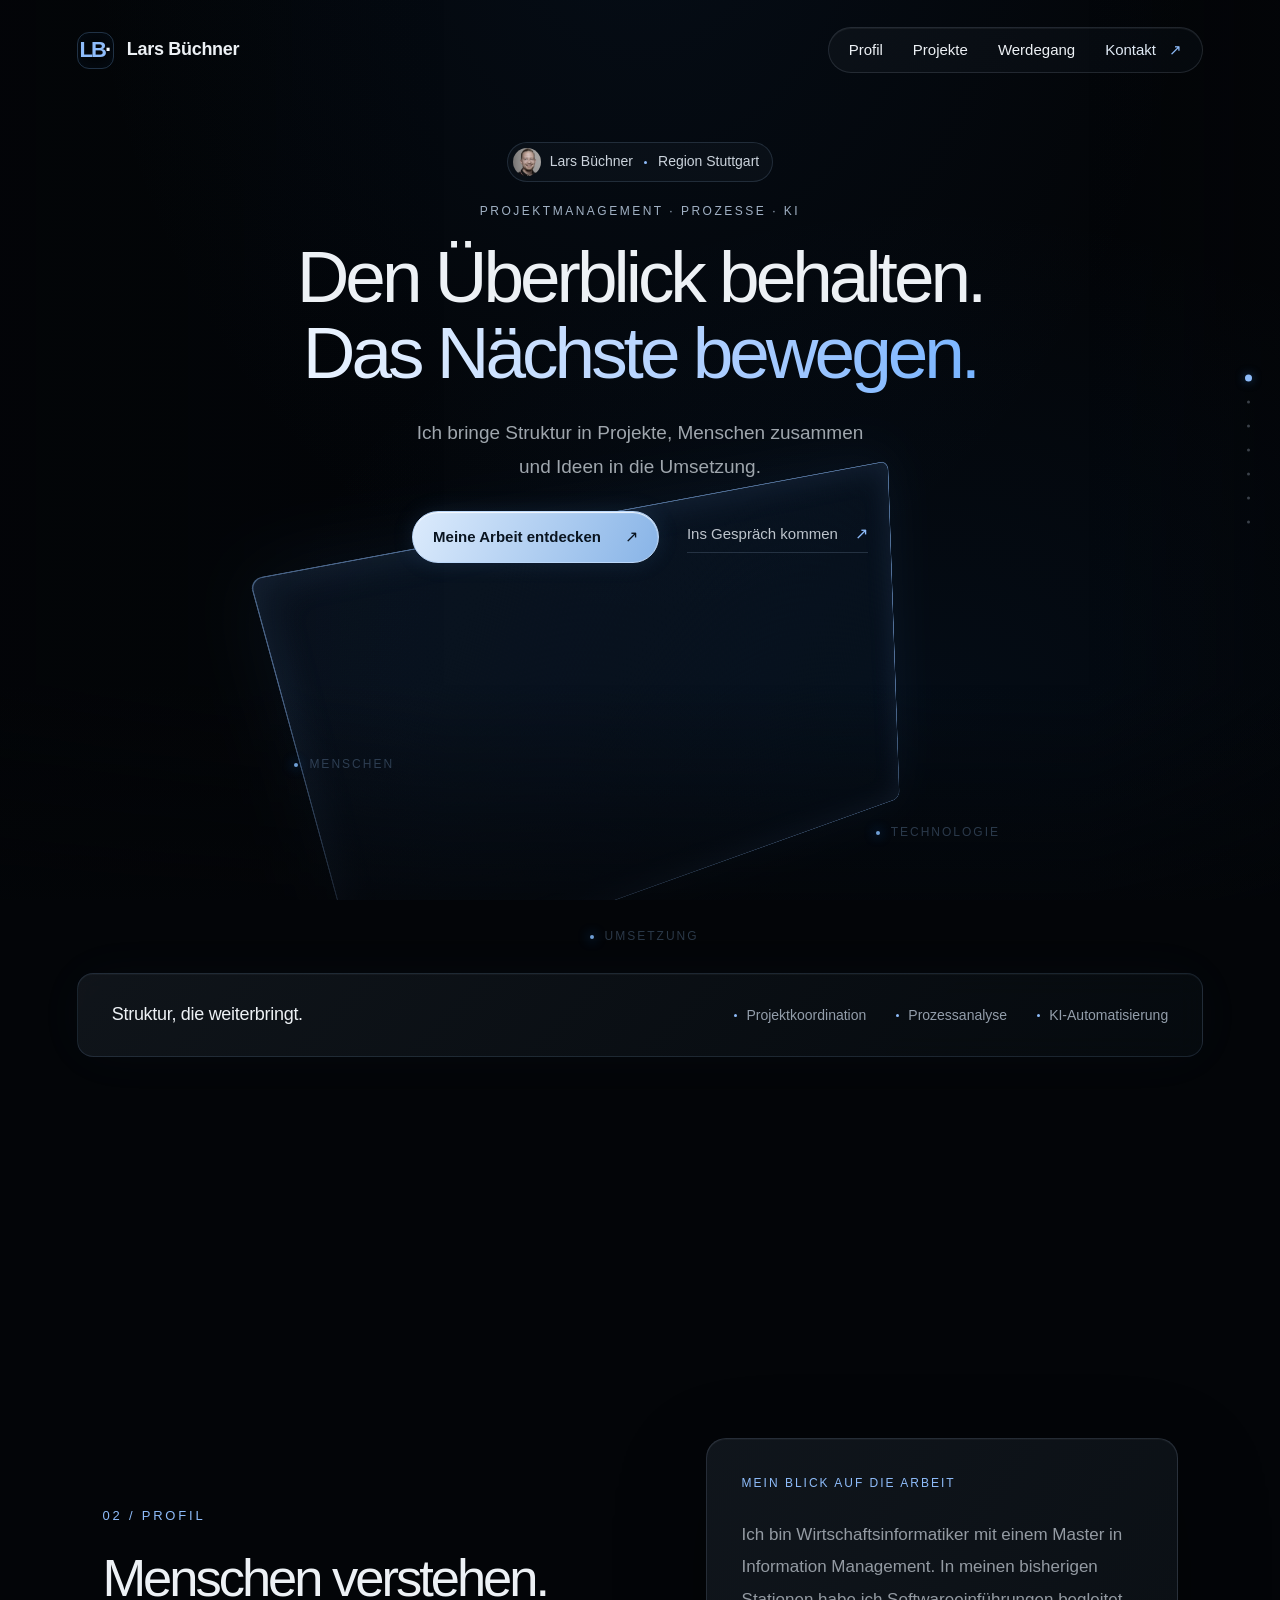
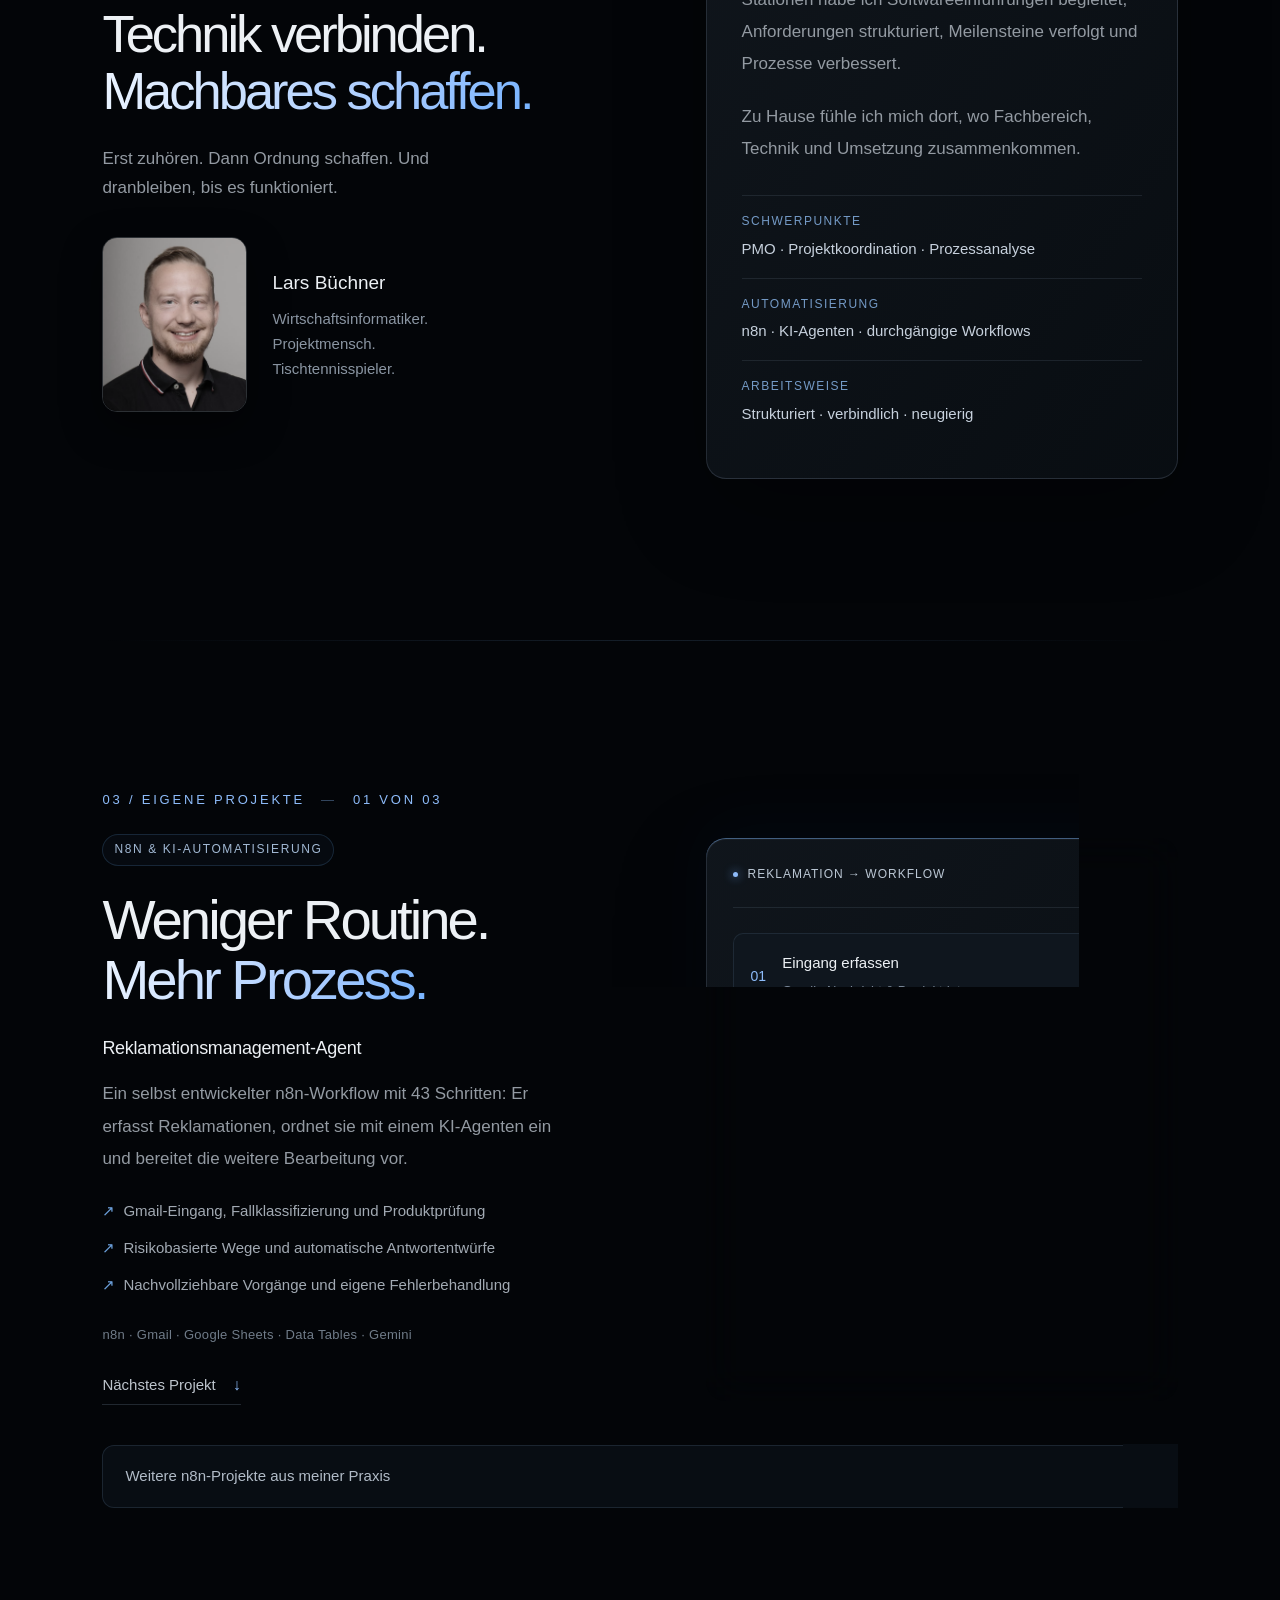
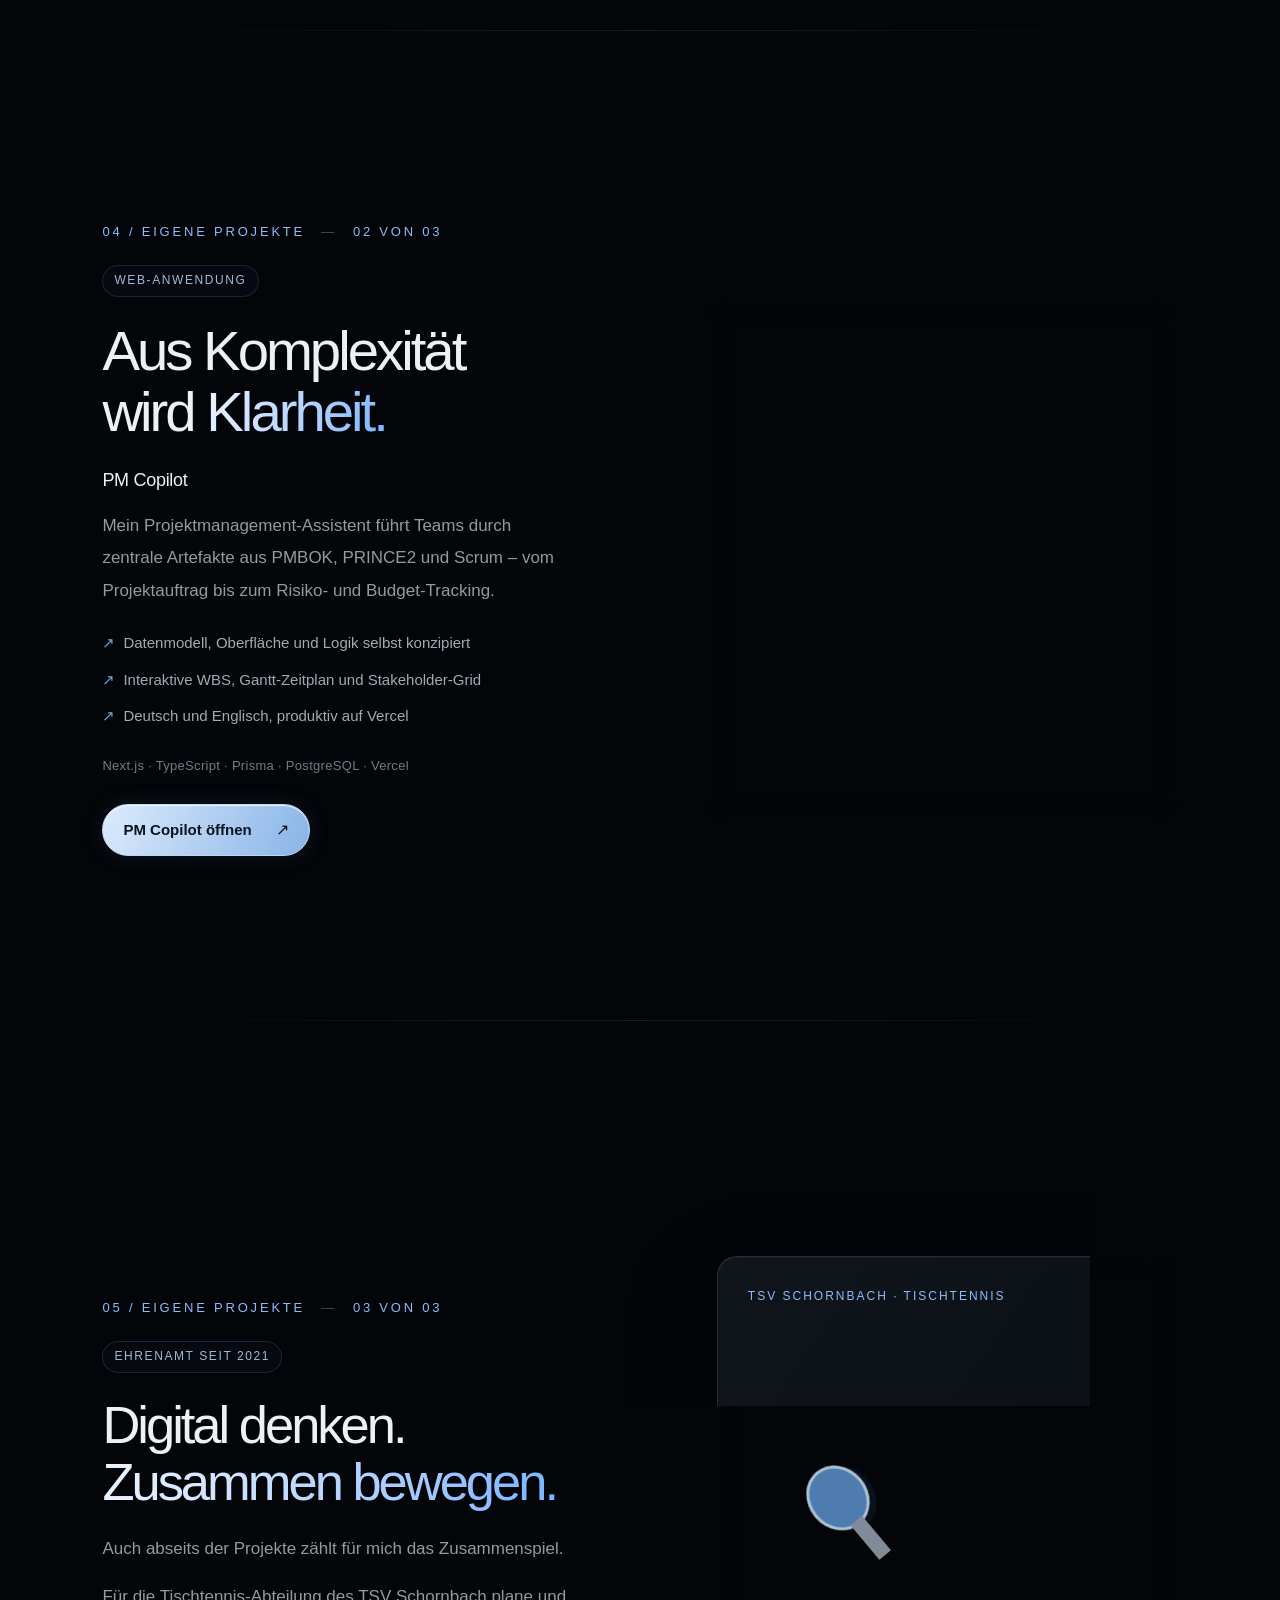
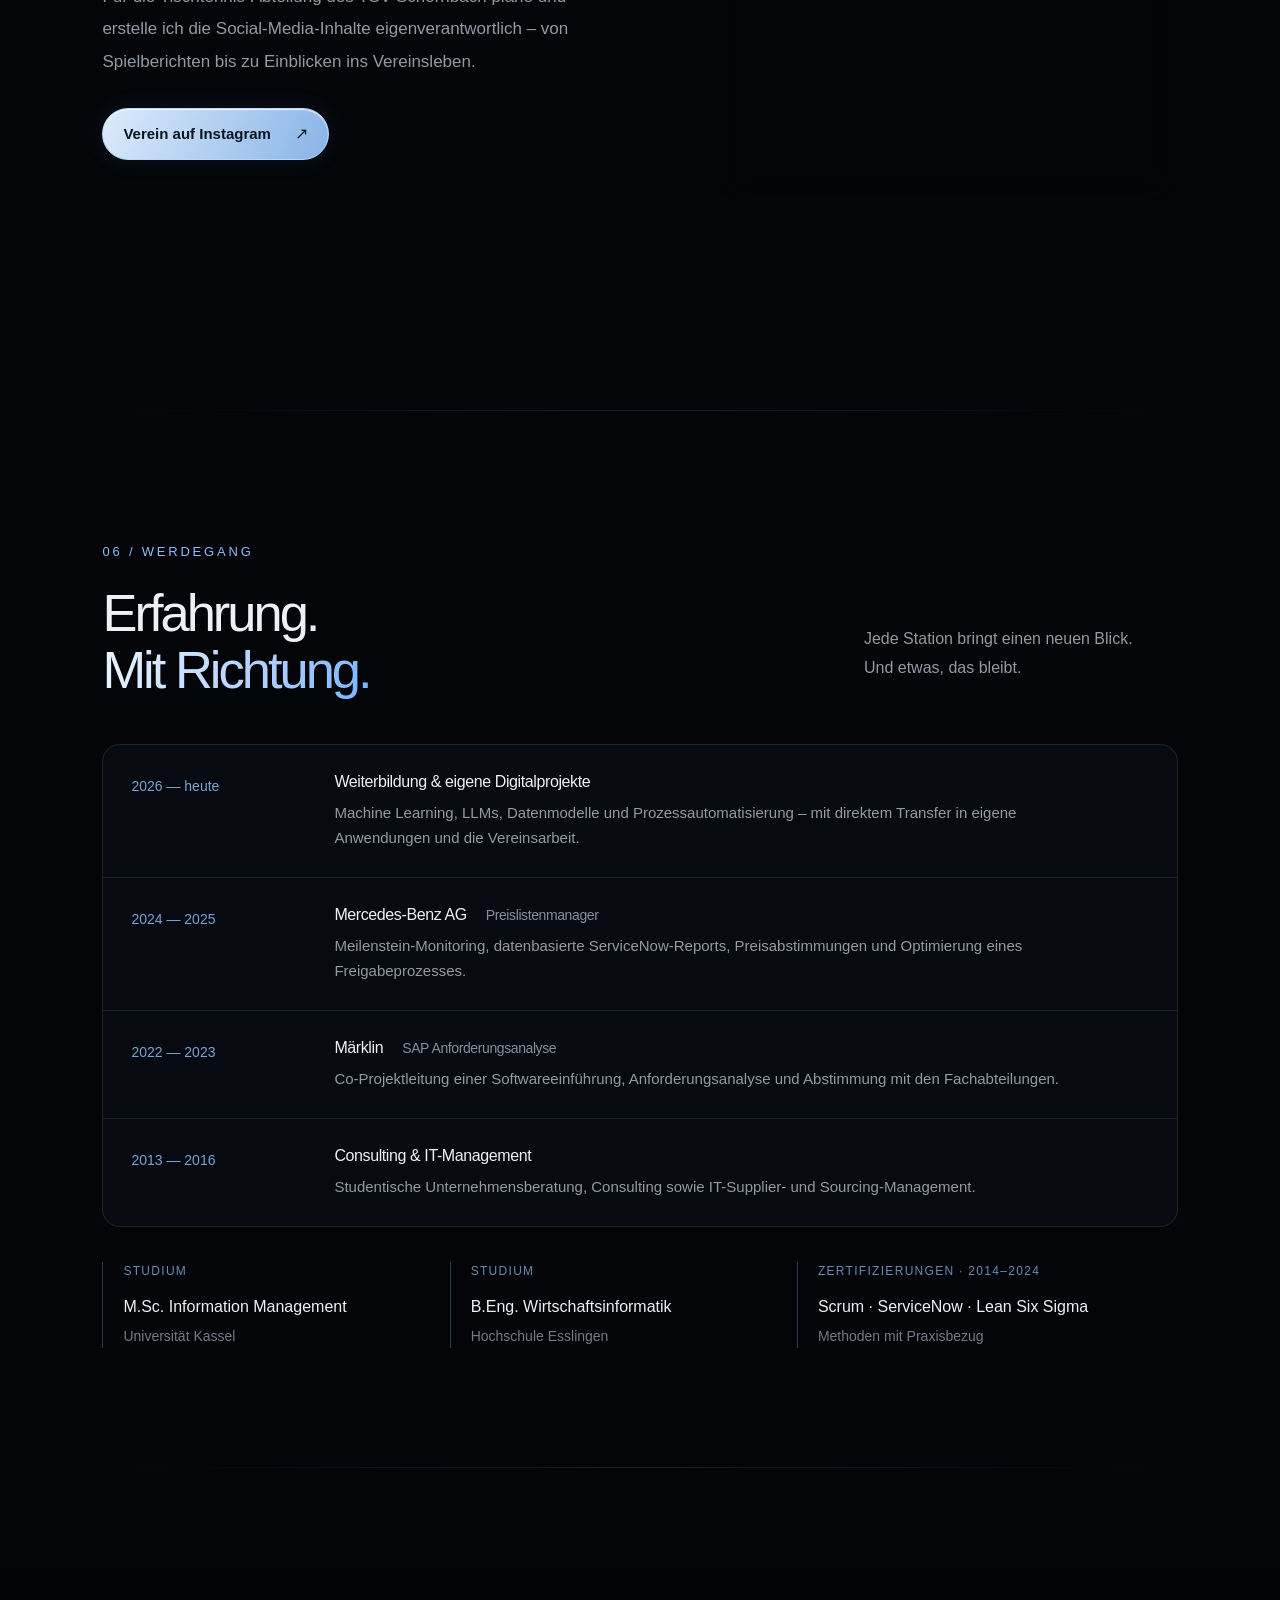
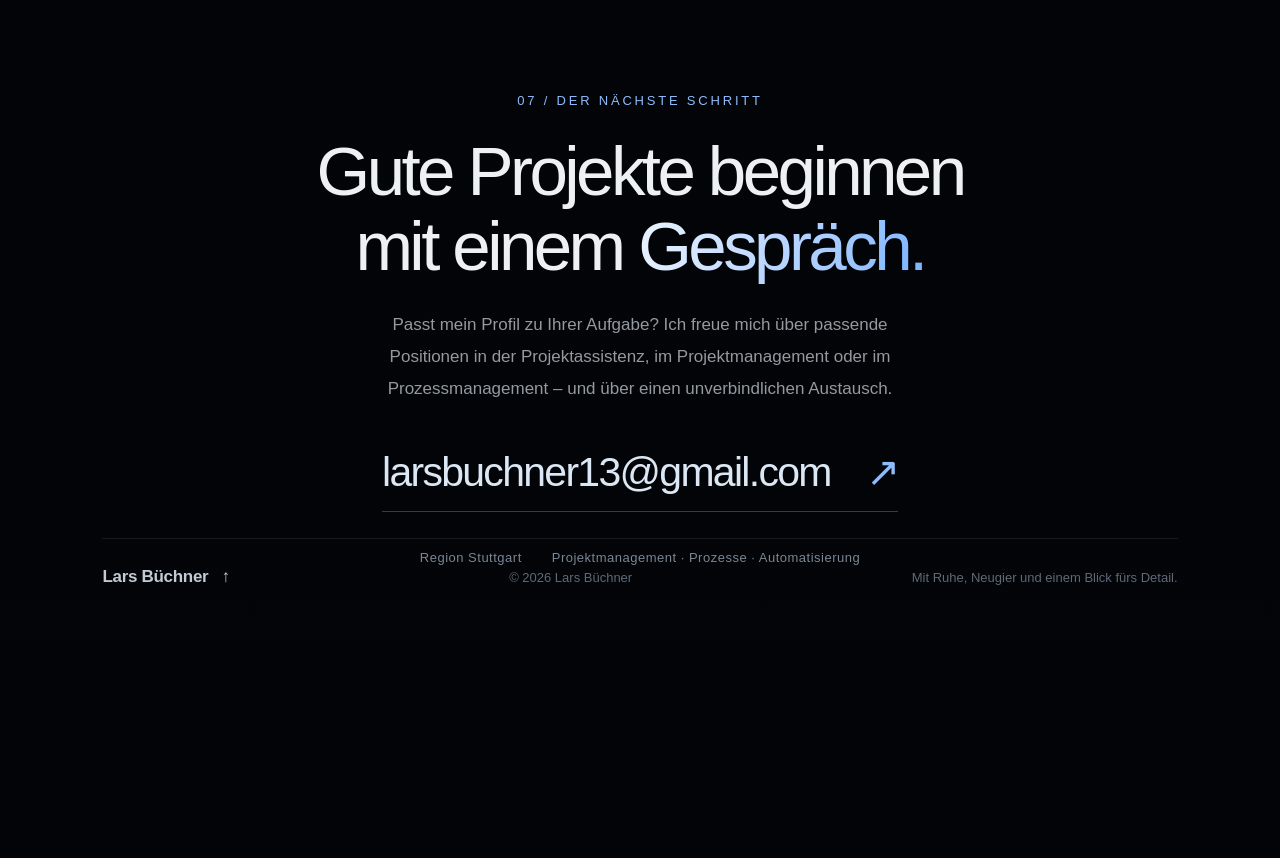
==== commit 7613310f: "Replace particle globe with rotating WebGL glass rectangle" ====
--- a/index.html
+++ b/index.html
@@ -3,11 +3,11 @@
 <head>
 <meta charset="utf-8"><meta name="viewport" content="width=device-width, initial-scale=1"><meta name="theme-color" content="#030608">
 <meta name="description" content="Lars Büchner – Projektmanagement, Prozessanalyse und KI-Automatisierung. Meine Arbeit, Projekte und mein Werdegang.">
-<title>Lars Büchner – Projekte mit Perspektive</title><link rel="stylesheet" href="assets/css/style.css?v=10"><script src="assets/js/particles.js?v=10" defer></script><script src="assets/js/main.js?v=10" defer></script>
+<title>Lars Büchner – Projekte mit Perspektive</title><link rel="stylesheet" href="assets/css/style.css?v=11"><script src="assets/js/rectangle.js?v=11" defer></script><script src="assets/js/main.js?v=11" defer></script>
 </head>
 <body>
 <a class="skip-link" href="#main">Zum Inhalt</a>
-<div class="universe" aria-hidden="true"><div class="ambient-glow"></div><div class="orb-fallback"></div><canvas id="particle-world"></canvas><div class="universe-vignette"></div></div>
+<div class="universe" aria-hidden="true"><div class="ambient-glow"></div><div class="rectangle-fallback"></div><canvas id="rectangle-world"></canvas><div class="universe-vignette"></div></div>
 <header class="site-header"><a class="wordmark" href="#top" aria-label="Lars Büchner – zur Startseite"><span class="monogram">LB<span>·</span></span><span>Lars Büchner</span></a><nav aria-label="Hauptnavigation"><a href="#profil">Profil</a><a href="#projekte">Projekte</a><a href="#werdegang">Werdegang</a><a class="nav-contact" href="#kontakt">Kontakt <span aria-hidden="true">↗</span></a></nav></header>
 <nav class="chapter-nav" aria-label="Abschnitte"><a href="#top" class="active" aria-label="01 – Start" aria-current="location"><span>Start</span></a><a href="#profil" aria-label="02 – Profil"><span>Profil</span></a><a href="#projekte" aria-label="03 – Automatisierung"><span>Automatisierung</span></a><a href="#copilot" aria-label="04 – PM Copilot"><span>PM Copilot</span></a><a href="#verein" aria-label="05 – Ehrenamt"><span>Ehrenamt</span></a><a href="#werdegang" aria-label="06 – Werdegang"><span>Werdegang</span></a><a href="#kontakt" aria-label="07 – Kontakt"><span>Kontakt</span></a></nav>
 <main id="main">
--- a/assets/css/style.css
+++ b/assets/css/style.css
@@ -1,5 +1,5 @@
 :root{--paper:#edf1f5;--muted:#939aa2;--accent:#8ebcfa;--ink:#030508;--line:#acc4df1c;font-family:"Segoe UI",Arial,sans-serif;color:var(--paper);background:var(--ink);font-synthesis:none;color-scheme:dark}*{box-sizing:border-box}html{scroll-behavior:smooth;scroll-padding-top:100px}body{margin:0;line-height:1.65;overflow-x:clip}a{color:inherit;text-decoration:none}button{font:inherit}a,summary{-webkit-tap-highlight-color:transparent}a:focus-visible,summary:focus-visible{outline:2px solid var(--accent);outline-offset:6px}::selection{background:var(--accent);color:var(--ink)}.skip-link{position:fixed;top:-100px;left:20px;background:var(--accent);color:var(--ink);padding:12px;z-index:100}.skip-link:focus{top:15px}
-.universe{position:fixed;inset:0;z-index:-1;pointer-events:none;background:#030508;overflow:hidden}#particle-world{position:absolute;inset:0;display:block;width:100%;height:100%;opacity:.98;transition:opacity .7s}.ambient-glow{position:absolute;inset:-20%;background:radial-gradient(ellipse at 50% 0%,#1a59a219,transparent 45%),radial-gradient(ellipse at 66% 70%,#1362bc13,transparent 40%)}.universe-vignette{position:absolute;inset:0;background:linear-gradient(0deg,#030508b0,transparent 24%),linear-gradient(90deg,#03050838,transparent 35%,transparent 85%,#03050855)}.orb-fallback{position:absolute;left:50%;top:58%;width:min(65vw,560px);aspect-ratio:1;transform:translate(-50%,-25%);border-radius:50%;background:radial-gradient(circle at 32% 26%,#619fe614,#070f1980 38%,#0f315740 69%,transparent 71%);box-shadow:inset -12px 2px 35px #73aae82b,0 0 70px #2d75c811;border:1px solid #73aae82b}.canvas-ready .orb-fallback{opacity:0}.canvas-unavailable #particle-world{display:none}
+.universe{position:fixed;inset:0;z-index:-1;pointer-events:none;background:#030508;overflow:hidden}#rectangle-world{position:absolute;inset:0;display:block;width:100%;height:100%;opacity:.98;transition:opacity .7s}.ambient-glow{position:absolute;inset:-20%;background:radial-gradient(ellipse at 50% 0%,#1a59a219,transparent 45%),radial-gradient(ellipse at 66% 70%,#1362bc13,transparent 40%)}.universe-vignette{position:absolute;inset:0;background:linear-gradient(0deg,#030508b0,transparent 24%),linear-gradient(90deg,#03050838,transparent 35%,transparent 85%,#03050855)}.rectangle-fallback{position:absolute;left:50%;top:68%;width:min(65vw,640px);aspect-ratio:1.62;transform:translate(-50%,-25%) perspective(900px) rotateX(-16deg) rotateY(25deg) rotateZ(-8deg);border-radius:10px;background:linear-gradient(135deg,#19375d44,#09172a44);box-shadow:inset 0 0 35px #86baff20,0 0 65px #4279c219;border:1px solid #8ebcfa88}.canvas-ready .rectangle-fallback{opacity:0}.canvas-unavailable #rectangle-world{display:none}
 .site-header{height:100px;position:fixed;inset:0 0 auto;display:flex;align-items:center;justify-content:space-between;gap:30px;padding:0 6vw;z-index:30;transition:background .3s,height .3s}.site-header.scrolled{height:78px;background:#040609e6;border-bottom:1px solid var(--line);backdrop-filter:blur(18px)}.wordmark{display:flex;align-items:center;gap:13px;font-size:18px;font-weight:600;letter-spacing:-.3px}.monogram{font-size:22px;font-weight:700;color:var(--accent);letter-spacing:-2px;line-height:1;width:37px;height:37px;border:1px solid #6fa5e248;border-radius:12px;display:flex;align-items:center;justify-content:center;box-shadow:inset 0 0 18px #1e69bf16}.monogram span{color:#f3f8fe;letter-spacing:0}.site-header nav{display:flex;gap:30px;align-items:center;font-size:15px;border:1px solid #d2e5fb20;padding:10px 20px;border-radius:30px;background:linear-gradient(115deg,#ffffff08,#6aa9f008);box-shadow:inset 0 1px 0 #ffffff0d}.site-header nav a{transition:color .2s}.site-header nav a:hover,.site-header nav a[aria-current]{color:var(--accent)}.nav-contact{color:#e0eaf5}.nav-contact span{margin-left:9px;color:var(--accent)}
 .content{width:min(1160px,84vw);margin-inline:auto}.scene{min-height:110svh;padding:145px 0 120px;position:relative;display:flex;align-items:center;scroll-margin-top:0}.scene:not(.hero):after{content:"";position:absolute;bottom:0;left:8vw;right:8vw;height:1px;background:linear-gradient(90deg,transparent,#6f9dd12b,transparent)}.hero{padding:142px 0 0;min-height:139svh;display:block}.hero-layout{width:min(1200px,88vw);display:flex;flex-direction:column;align-items:center}.hero-copy{text-align:center;position:relative;z-index:1;max-width:950px}.identity{display:inline-flex;align-items:center;gap:9px;font-size:14px;border:1px solid #a8ccf626;padding:5px 13px 5px 5px;border-radius:30px;background:#b7d5f808;margin-bottom:20px;color:#cbd3dc}.identity img{width:28px;height:28px;object-fit:cover;object-position:center 20%;border-radius:50%;filter:saturate(.55)}.identity-dot{width:3px;height:3px;background:var(--accent);border-radius:50%;margin-inline:2px}.eyebrow{font-size:13px;font-weight:500;text-transform:uppercase;letter-spacing:2.8px;color:var(--accent);display:flex;align-items:center;gap:10px;margin:0 0 23px}.hero .eyebrow{justify-content:center;font-size:12px;letter-spacing:2.5px;margin-bottom:17px;color:#a1b1c4}h1,h2{font-weight:500;letter-spacing:-3px;line-height:1.08;margin:0 0 25px;text-wrap:balance}h1{font-size:clamp(50px,5.7vw,84px);letter-spacing:-4px;line-height:1.04}h2{font-size:clamp(38px,4.1vw,58px)}h1 em,h2 em{font-style:normal;font-weight:500;background:linear-gradient(110deg,#edf5ff,#a6caff 68%,#76b3ff);background-clip:text;-webkit-background-clip:text;color:transparent}h3{font-size:18px;font-weight:500;line-height:1.4;margin:0 0 17px;letter-spacing:-.3px}.intro{font-size:19px;color:#9fa6ad;line-height:1.8;margin:0 auto 27px;max-width:530px}.actions{display:flex;justify-content:center;gap:28px;align-items:center;flex-wrap:wrap}.button{display:inline-flex;align-items:center;justify-content:center;gap:24px;padding:12px 20px;border-radius:30px;border:1px solid #bbd7f8;background:linear-gradient(115deg,#dcebfc,#88b4e7);color:#091420;font-size:15px;font-weight:600;box-shadow:0 0 22px #5997de21,inset 0 1px 1px #ffffffd9;transition:box-shadow .2s,transform .2s}.button:hover{box-shadow:0 0 32px #5997de48;transform:translateY(-2px)}.button span{font-size:16px;font-weight:400}.text-link{font-size:15px;color:#bdc4cc;display:inline-flex;align-items:center;gap:17px;border-bottom:1px solid #a2bfe030;padding-bottom:5px}.text-link:hover{color:var(--accent)}.text-link span{color:var(--accent);font-size:16px}.hero-stage{height:400px;width:min(720px,85vw);position:relative;pointer-events:none}.orbit-label{position:absolute;font-size:12px;letter-spacing:2px;color:#7091b75e;display:flex;align-items:center;gap:11px}.orbit-label:before{content:"";width:4px;height:4px;border-radius:50%;background:#6f9fd6;box-shadow:0 0 12px #1779e8}.label-left{left:2%;top:48%}.label-right{right:0;top:65%}.label-bottom{left:43%;bottom:4%}.hero-foundation{width:100%;border:1px solid #97c0ee24;border-radius:16px;padding:26px 34px;display:flex;justify-content:space-between;align-items:center;gap:25px;background:linear-gradient(135deg,#171d24aa,#070c11bb);box-shadow:0 0 55px #5997de08,inset 0 1px 0 #ffffff09;backdrop-filter:blur(14px);margin:10px 0 65px;position:relative}.hero-foundation>span{font-size:18px;font-weight:500;letter-spacing:-.3px}.hero-foundation>div{display:flex;gap:30px;color:#939eab;font-size:14px}.hero-foundation>div>span{position:relative;padding-left:12px}.hero-foundation>div>span:before{content:"";position:absolute;width:3px;height:3px;left:0;top:7px;background:var(--accent);border-radius:50%}
 .chapter-nav{position:fixed;right:25px;top:50%;transform:translateY(-50%);display:flex;flex-direction:column;gap:11px;z-index:20}.chapter-nav a{display:block;width:13px;height:13px;position:relative}.chapter-nav a:after{content:"";position:absolute;inset:5px;background:#b6c4d550;border-radius:50%;transition:all .3s}.chapter-nav a.active:after{inset:3px;background:var(--accent);box-shadow:0 0 10px #3689e880}.chapter-nav a span{position:absolute;right:21px;top:-4px;font-size:13px;white-space:nowrap;background:#090e13;padding:2px 8px;border:1px solid var(--line);border-radius:5px;opacity:0;transition:opacity .2s}.chapter-nav a:hover span,.chapter-nav a:focus-visible span{opacity:1}.progress-track{position:fixed;bottom:0;left:0;width:100%;height:2px;z-index:40}.progress-track span{display:block;height:100%;background:var(--accent);transform:scaleX(var(--progress,0));transform-origin:left;box-shadow:0 0 10px #1779e8}
@@ -7,7 +7,7 @@
 .club-layout{display:grid;grid-template-columns:1.1fr 1fr;gap:10%;align-items:center}.club-layout>div:first-child>p:not(.eyebrow){max-width:490px}.club-layout>div:first-child>p:not(.section-lead):not(.eyebrow){font-size:17px;margin-bottom:30px;line-height:1.9}.club-card{padding:30px}.club-card h3{font-size:22px;letter-spacing:-.8px}.table-art{height:235px;position:relative;perspective:600px;margin-bottom:26px;overflow:hidden}.table-top{background:linear-gradient(110deg,#22364d,#2c425c);border:3px solid #9fb7d3;position:absolute;width:80%;height:160px;left:10%;top:45px;transform:rotateX(55deg) rotateZ(-22deg);box-shadow:0 20px 0 #0d1926,0 38px 45px #0008,0 0 40px #70a9eb12}.table-top:after{content:"";position:absolute;left:50%;height:100%;border-left:1px solid #9fb7d3}.table-net{position:absolute;width:63%;height:42px;left:18%;top:75px;background:repeating-linear-gradient(90deg,transparent,transparent 6px,#9fb7d370 6px,#9fb7d370 7px),repeating-linear-gradient(0deg,transparent,transparent 6px,#9fb7d370 6px,#9fb7d370 7px);border-top:2px solid #bbcce0;transform:rotateZ(-16deg)}.ball{width:15px;height:15px;background:#d4e6fb;border-radius:50%;position:absolute;right:21%;top:31px;box-shadow:0 0 20px #b2d2f76b}.racket{position:absolute;left:15%;bottom:35px;width:60px;height:68px;border-radius:50%;background:#4f7caf;transform:rotate(-40deg);border:3px solid #afc1d5;box-shadow:5px 5px 0 #07121e}.racket:after{content:"";width:15px;height:45px;background:#808b97;position:absolute;left:19px;top:60px}.experience{padding-top:130px}.experience-heading{display:flex;justify-content:space-between;gap:40px;align-items:end;margin-bottom:45px}.experience-heading h2{margin-bottom:0}.experience-heading>p{font-size:16px;margin-right:45px;line-height:1.8}.timeline{list-style:none;padding:0;margin:0;background:#080d13eb;border:1px solid #acc4df22;border-radius:18px;overflow:hidden;backdrop-filter:blur(18px)}.timeline li{display:grid;grid-template-columns:175px 1fr;gap:28px;padding:26px 28px;border-bottom:1px solid var(--line)}.timeline li:last-child{border-bottom:0}.timeline time{font-size:14px;color:#79a3d2;padding-top:4px}.timeline h3{font-size:16px;margin:0 0 8px;letter-spacing:-.4px}.timeline h3 span{font-size:14px;color:#848f9b;display:inline-block;margin-left:15px}.timeline p{font-size:15px;max-width:760px;margin:0}.education-strip{display:grid;grid-template-columns:1fr 1fr 1.2fr;gap:30px;margin-top:35px}.education-strip>div{display:flex;flex-direction:column;border-left:1px solid #73aae84f;padding-left:20px}.education-strip small{color:#6b8bb0;font-size:12px;text-transform:uppercase;letter-spacing:1.3px;margin-bottom:12px}.education-strip strong{font-size:16px;font-weight:500}.education-strip span{font-size:14px;color:#717b87;margin-top:5px}.contact{min-height:110svh;display:flex;flex-direction:column;justify-content:center;padding-bottom:160px;text-align:center;background:linear-gradient(0deg,#030508c9,transparent 90%)}.contact-content{position:relative}.contact .eyebrow{justify-content:center}.contact h2{font-size:clamp(44px,5.4vw,78px);letter-spacing:-3.6px}.contact-content>p:not(.eyebrow){max-width:570px;font-size:17px;line-height:1.9;margin:0 auto 22px}.contact-mail{display:inline-flex;font-size:clamp(22px,3.2vw,43px);letter-spacing:-1.7px;border-bottom:1px solid #7ea7d559;padding:16px 0 10px;gap:35px;line-height:1.4;color:#dbe7f4}.contact-mail:hover{color:var(--accent)}.contact-mail span{color:var(--accent)}.contact-meta{display:flex;justify-content:center;gap:30px;font-size:13px;letter-spacing:.5px;margin-top:35px;color:#7a8795}footer{position:absolute;bottom:30px;display:flex;align-items:center;justify-content:space-between;font-size:13px;color:#5e6a78;border-top:1px solid var(--line);padding-top:24px;text-align:left}footer .wordmark{color:#c2cbd5;font-size:17px}.contact:after{display:none}.reveal-ready .scene:not(.hero)>.content{opacity:0;transform:translateY(32px);transition:opacity .85s,transform .85s}.reveal-ready .scene:not(.hero)>.content.in-view{opacity:1;transform:none}.scene:not(.hero) .content{position:relative}
 @media(min-width:1600px){.content{width:1160px}.hero-stage{height:470px}.hero{padding-top:165px}.hero-foundation{margin-top:35px}}
 @media(max-width:1000px){.site-header{padding-inline:5vw}.content{width:84vw}.site-header nav{gap:23px}.profile-layout,.project-layout,.club-layout{gap:6%}.profile-panel{padding:27px}.workflow-visual{padding:21px}.flow-branches{gap:8px}.flow-branches strong{font-size:14px}.dashboard-body{padding:23px}.gantt>div{grid-template-columns:80px 1fr}.dashboard-features{gap:15px;font-size:12px}.chapter-nav{right:15px}.timeline li{grid-template-columns:125px 1fr}.hero-foundation{padding:22px}.hero-foundation>div{gap:19px;font-size:13px}.club-card{padding:24px}.club-card h3{font-size:20px}.profile-portrait{gap:17px}.profile-portrait img{width:125px;height:150px}}
-@media(max-width:720px){html{scroll-padding-top:112px}.site-header,.site-header.scrolled{height:108px;padding:14px 7vw 51px;gap:14px;background:#030508e8;backdrop-filter:blur(15px);border-bottom:1px solid var(--line)}.wordmark{font-size:16px;gap:10px}.monogram{font-size:20px;width:32px;height:32px;border-radius:10px}.site-header nav{position:absolute;bottom:12px;left:7vw;right:7vw;justify-content:space-between;gap:16px;font-size:14px;padding:6px 14px}.chapter-nav{right:8px;gap:7px}.chapter-nav a{width:11px;height:11px}.chapter-nav a:after{inset:4px}.chapter-nav a.active:after{inset:3px}.content{width:84vw}.scene{padding:145px 0 90px;min-height:105svh}.hero{padding:153px 0 0;min-height:115svh}.hero-layout{width:88vw}.identity{font-size:13px;gap:7px;margin-bottom:20px}.identity img{width:24px;height:24px}.hero .eyebrow{font-size:10px;letter-spacing:2px;margin-bottom:20px}h1{font-size:clamp(34px,8.4vw,58px);letter-spacing:-1.8px;line-height:1.12;margin-bottom:20px}h2{font-size:clamp(34px,8.5vw,52px);letter-spacing:-1.7px}.intro{font-size:16px;padding-inline:8px;max-width:330px;margin-bottom:24px}.desktop-break{display:none}.actions{gap:20px}.button{font-size:14px;padding:11px 16px;gap:20px}.text-link{font-size:13px;gap:10px}.hero-stage{height:330px;width:85vw}.orbit-label{font-size:10px;letter-spacing:1.5px}.label-left{left:0;top:54%}.label-right{right:-1%;top:70%}.label-bottom{bottom:0;left:37%}.hero-foundation{display:block;text-align:center;margin:20px 0 30px;padding:21px 10px;border-radius:14px}.hero-foundation>span{font-size:16px}.hero-foundation>div{justify-content:center;gap:12px;flex-wrap:wrap;font-size:12px;margin-top:12px}.hero-foundation>div>span{padding-left:9px}.hero-foundation>div>span:before{top:6px}.profile-layout,.project-layout,.club-layout{grid-template-columns:1fr;gap:36px}.eyebrow{font-size:12px;letter-spacing:1.8px;margin-bottom:23px}.section-lead{font-size:19px;max-width:370px}.profile-portrait{margin-top:28px;gap:24px}.profile-portrait img{width:125px;height:155px}.profile-panel{padding:27px}.profile-panel p{font-size:16px}.project h2{font-size:clamp(38px,9.2vw,56px)}.project-copy>p{font-size:16px}.project h3{font-size:18px}.project-copy .tools{font-size:12px}.workflow-visual,.dashboard{max-width:470px;width:100%;justify-self:center}.workflow-visual{padding:24px}.practice{margin-top:30px}.practice summary{font-size:14px;padding:16px}.practice-grid{grid-template-columns:1fr;gap:8px}.practice-grid h3{font-size:17px;margin-bottom:5px}.practice-grid p{margin-top:0}.club-card{max-width:470px;width:100%;justify-self:center}.club-layout>div:first-child>p:not(.section-lead):not(.eyebrow){font-size:16px}.table-art{height:220px}.experience-heading{display:block;margin-bottom:30px}.experience-heading>p{margin-top:20px;font-size:15px}.timeline li{grid-template-columns:1fr;gap:10px;padding:22px}.timeline h3{font-size:19px}.timeline h3 span{display:block;margin:5px 0 0}.timeline p{font-size:15px}.education-strip{grid-template-columns:1fr;gap:25px}.education-strip small{margin-bottom:6px}.contact{padding-bottom:210px;min-height:100svh}.contact h2{font-size:clamp(36px,9.3vw,57px);letter-spacing:-1.8px}.contact-content>p:not(.eyebrow){font-size:16px}.contact-mail{font-size:clamp(18px,5.4vw,30px);gap:16px;letter-spacing:-.7px}.contact-meta{flex-direction:column;gap:8px;font-size:12px;margin-top:28px}.contact footer{flex-wrap:wrap;gap:15px;padding-top:20px;bottom:25px}.contact footer .wordmark{width:100%}footer>span{font-size:12px}body:not([data-chapter="0"]) #particle-world{opacity:.30}.universe-vignette{background:linear-gradient(90deg,#03050835,transparent 60%,#03050820)}.orb-fallback{width:80vw;top:65%}}
+@media(max-width:720px){html{scroll-padding-top:112px}.site-header,.site-header.scrolled{height:108px;padding:14px 7vw 51px;gap:14px;background:#030508e8;backdrop-filter:blur(15px);border-bottom:1px solid var(--line)}.wordmark{font-size:16px;gap:10px}.monogram{font-size:20px;width:32px;height:32px;border-radius:10px}.site-header nav{position:absolute;bottom:12px;left:7vw;right:7vw;justify-content:space-between;gap:16px;font-size:14px;padding:6px 14px}.chapter-nav{right:8px;gap:7px}.chapter-nav a{width:11px;height:11px}.chapter-nav a:after{inset:4px}.chapter-nav a.active:after{inset:3px}.content{width:84vw}.scene{padding:145px 0 90px;min-height:105svh}.hero{padding:153px 0 0;min-height:115svh}.hero-layout{width:88vw}.identity{font-size:13px;gap:7px;margin-bottom:20px}.identity img{width:24px;height:24px}.hero .eyebrow{font-size:10px;letter-spacing:2px;margin-bottom:20px}h1{font-size:clamp(34px,8.4vw,58px);letter-spacing:-1.8px;line-height:1.12;margin-bottom:20px}h2{font-size:clamp(34px,8.5vw,52px);letter-spacing:-1.7px}.intro{font-size:16px;padding-inline:8px;max-width:330px;margin-bottom:24px}.desktop-break{display:none}.actions{gap:20px}.button{font-size:14px;padding:11px 16px;gap:20px}.text-link{font-size:13px;gap:10px}.hero-stage{height:330px;width:85vw}.orbit-label{font-size:10px;letter-spacing:1.5px}.label-left{left:0;top:54%}.label-right{right:-1%;top:70%}.label-bottom{bottom:0;left:37%}.hero-foundation{display:block;text-align:center;margin:20px 0 30px;padding:21px 10px;border-radius:14px}.hero-foundation>span{font-size:16px}.hero-foundation>div{justify-content:center;gap:12px;flex-wrap:wrap;font-size:12px;margin-top:12px}.hero-foundation>div>span{padding-left:9px}.hero-foundation>div>span:before{top:6px}.profile-layout,.project-layout,.club-layout{grid-template-columns:1fr;gap:36px}.eyebrow{font-size:12px;letter-spacing:1.8px;margin-bottom:23px}.section-lead{font-size:19px;max-width:370px}.profile-portrait{margin-top:28px;gap:24px}.profile-portrait img{width:125px;height:155px}.profile-panel{padding:27px}.profile-panel p{font-size:16px}.project h2{font-size:clamp(38px,9.2vw,56px)}.project-copy>p{font-size:16px}.project h3{font-size:18px}.project-copy .tools{font-size:12px}.workflow-visual,.dashboard{max-width:470px;width:100%;justify-self:center}.workflow-visual{padding:24px}.practice{margin-top:30px}.practice summary{font-size:14px;padding:16px}.practice-grid{grid-template-columns:1fr;gap:8px}.practice-grid h3{font-size:17px;margin-bottom:5px}.practice-grid p{margin-top:0}.club-card{max-width:470px;width:100%;justify-self:center}.club-layout>div:first-child>p:not(.section-lead):not(.eyebrow){font-size:16px}.table-art{height:220px}.experience-heading{display:block;margin-bottom:30px}.experience-heading>p{margin-top:20px;font-size:15px}.timeline li{grid-template-columns:1fr;gap:10px;padding:22px}.timeline h3{font-size:19px}.timeline h3 span{display:block;margin:5px 0 0}.timeline p{font-size:15px}.education-strip{grid-template-columns:1fr;gap:25px}.education-strip small{margin-bottom:6px}.contact{padding-bottom:210px;min-height:100svh}.contact h2{font-size:clamp(36px,9.3vw,57px);letter-spacing:-1.8px}.contact-content>p:not(.eyebrow){font-size:16px}.contact-mail{font-size:clamp(18px,5.4vw,30px);gap:16px;letter-spacing:-.7px}.contact-meta{flex-direction:column;gap:8px;font-size:12px;margin-top:28px}.contact footer{flex-wrap:wrap;gap:15px;padding-top:20px;bottom:25px}.contact footer .wordmark{width:100%}footer>span{font-size:12px}body:not([data-chapter="0"]) #rectangle-world{opacity:.30}.universe-vignette{background:linear-gradient(90deg,#03050835,transparent 60%,#03050820)}.rectangle-fallback{width:80vw;top:65%}}
 @media(prefers-reduced-motion:reduce){html{scroll-behavior:auto}*,*:before,*:after{animation:none!important;transition:none!important}.reveal-ready .scene:not(.hero)>.content{opacity:1;transform:none}}
 
 /* Keep the larger labels readable in narrow layouts. */
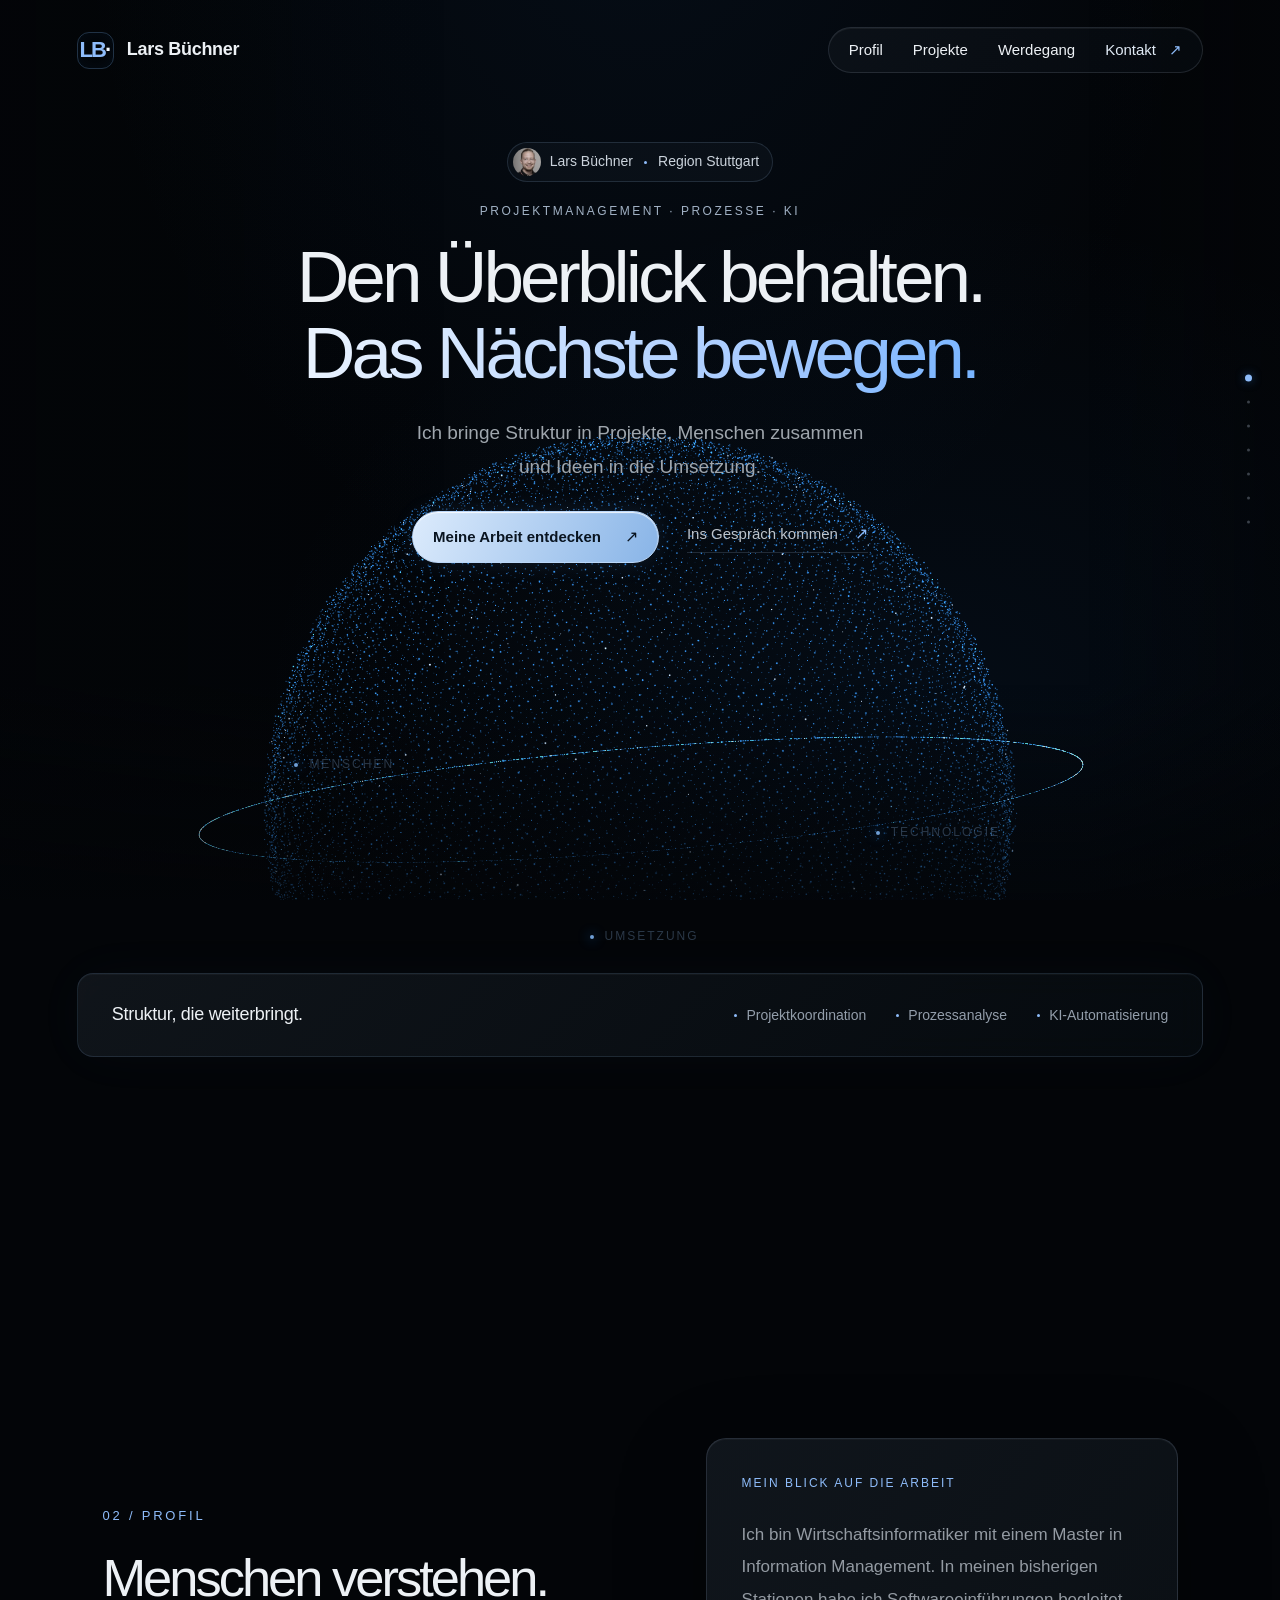
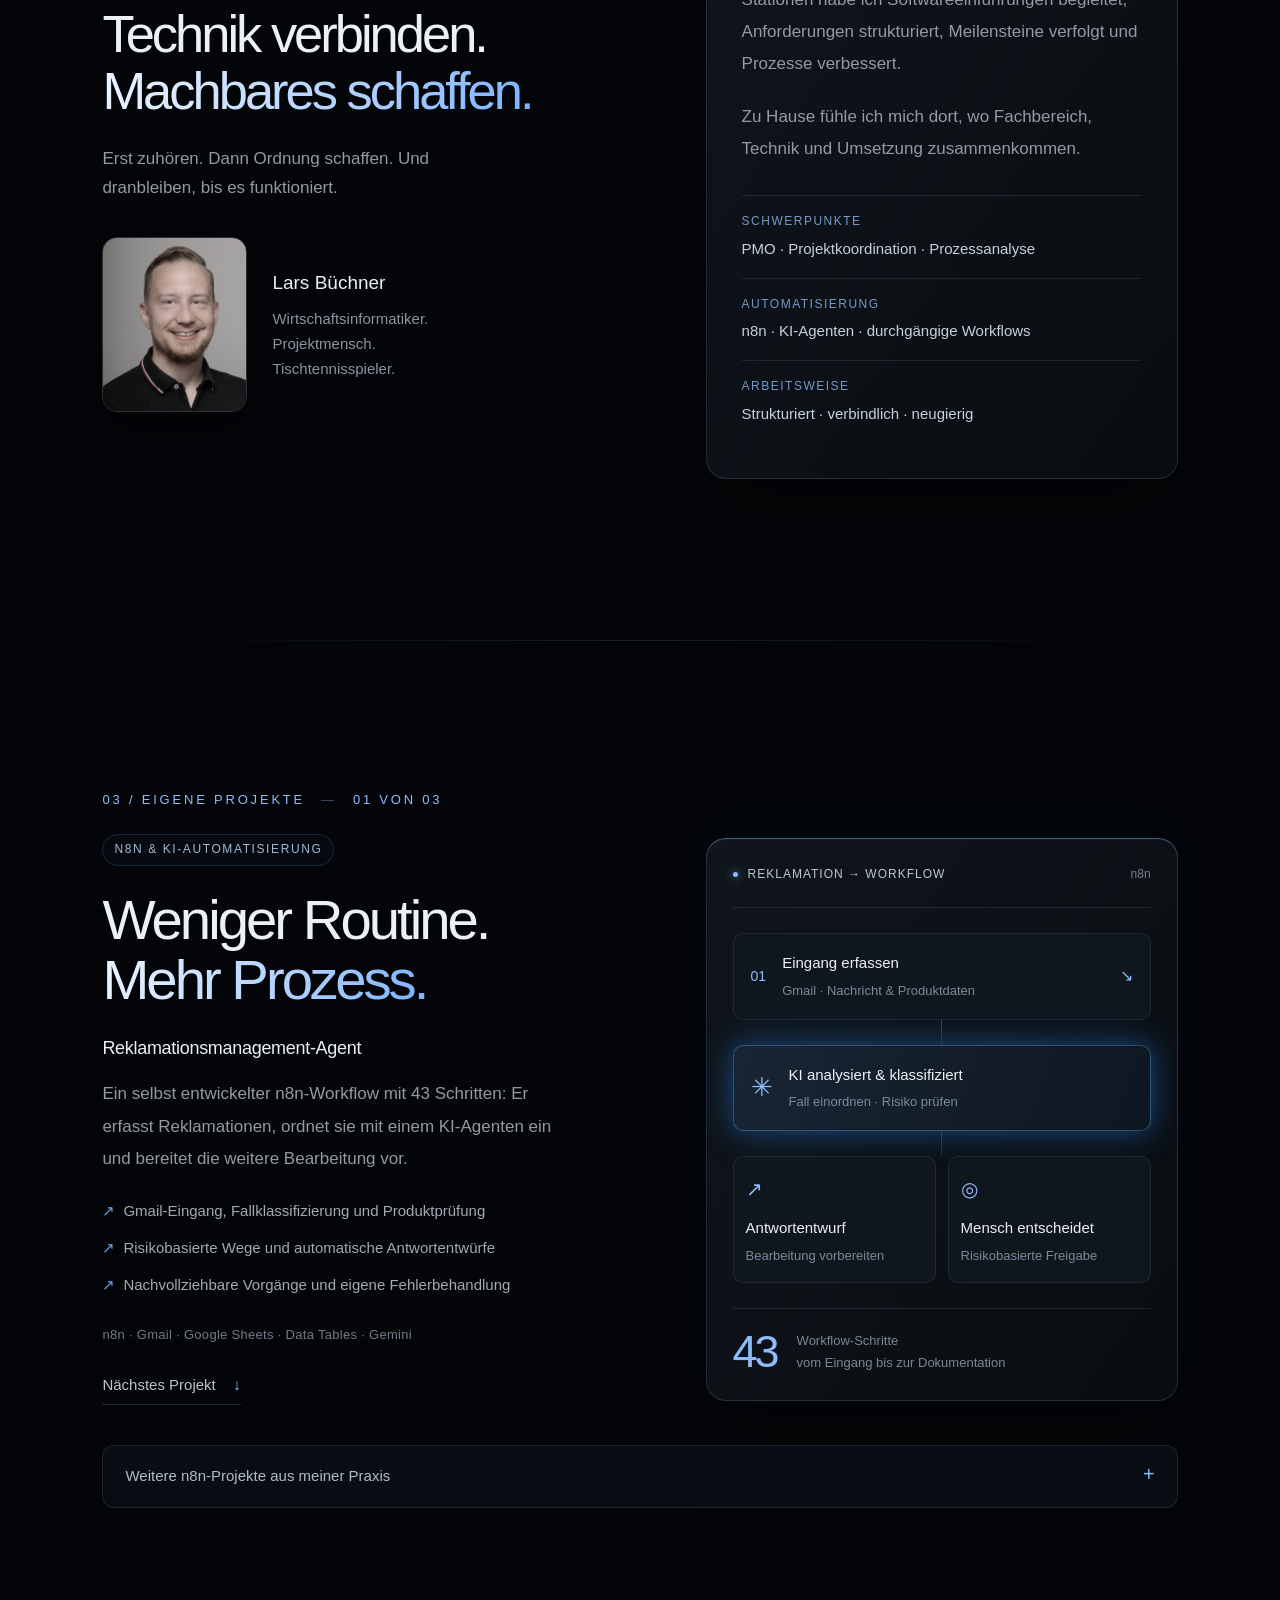
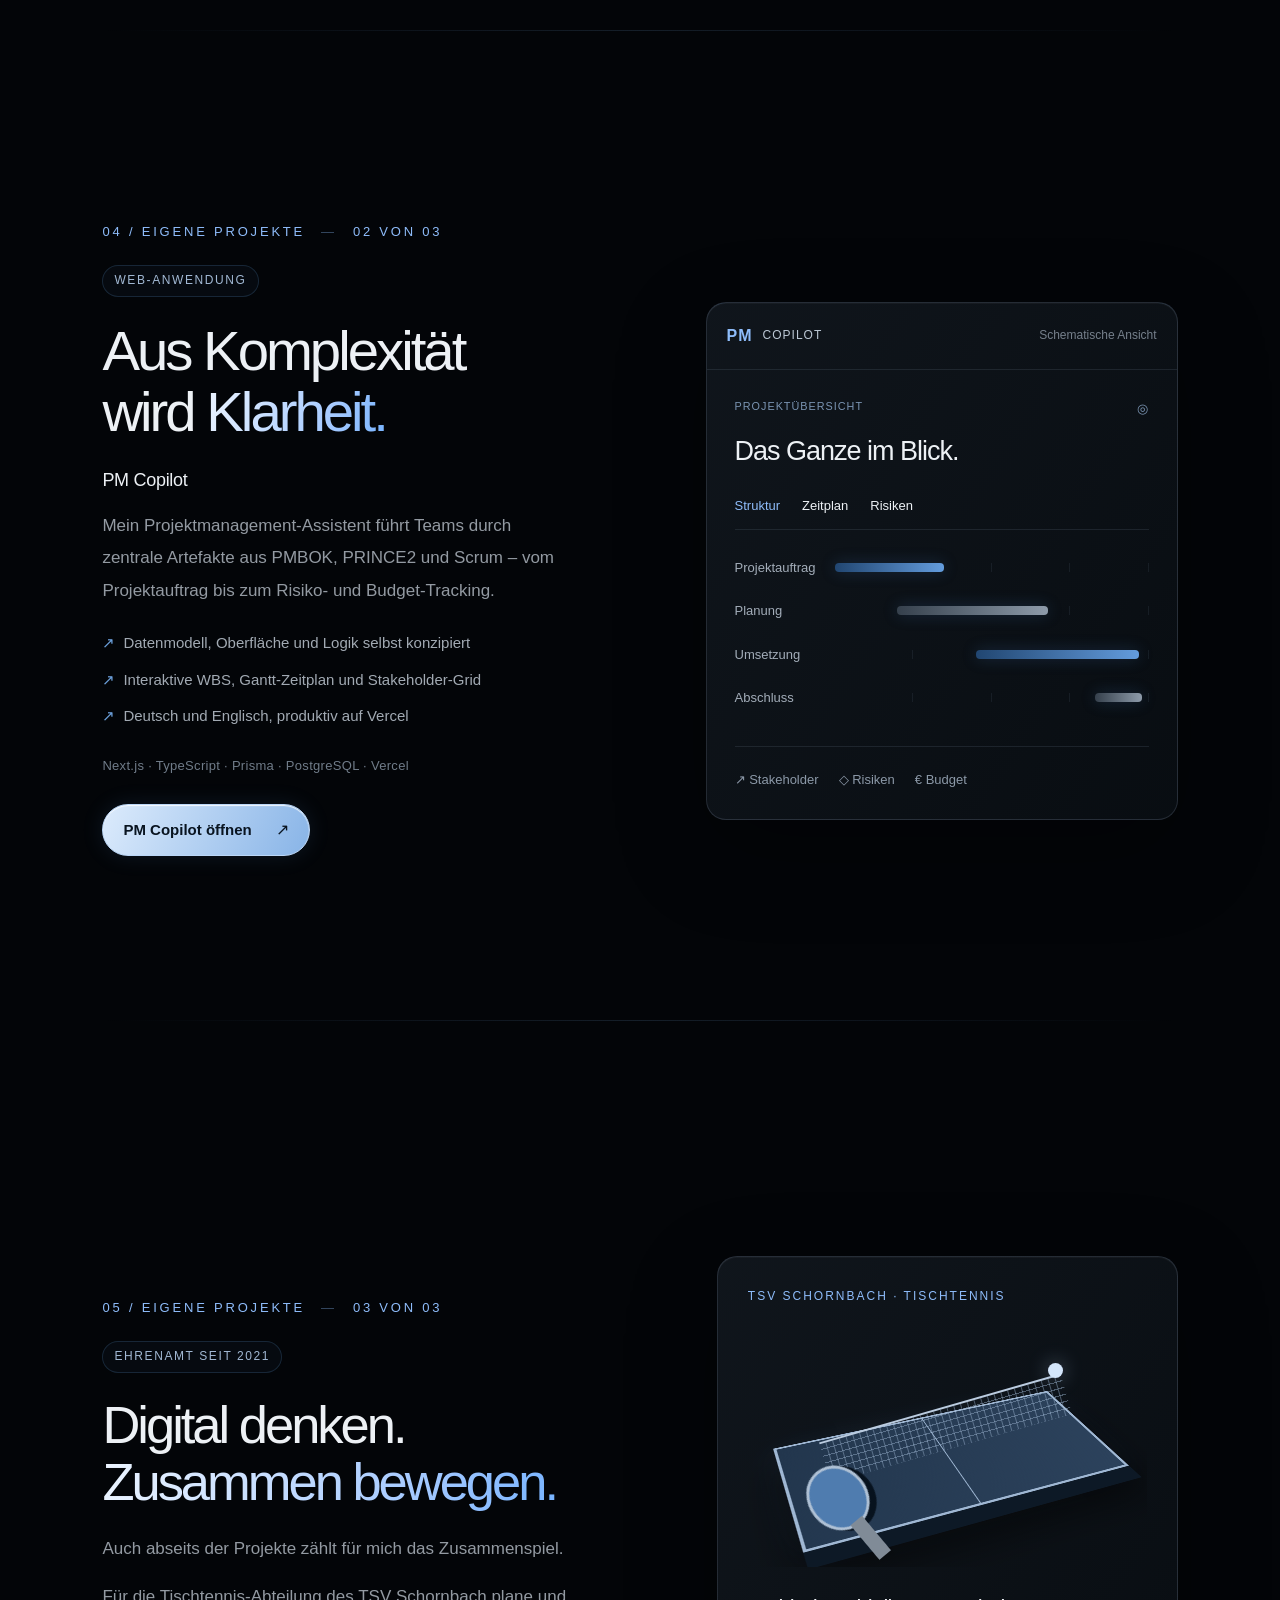
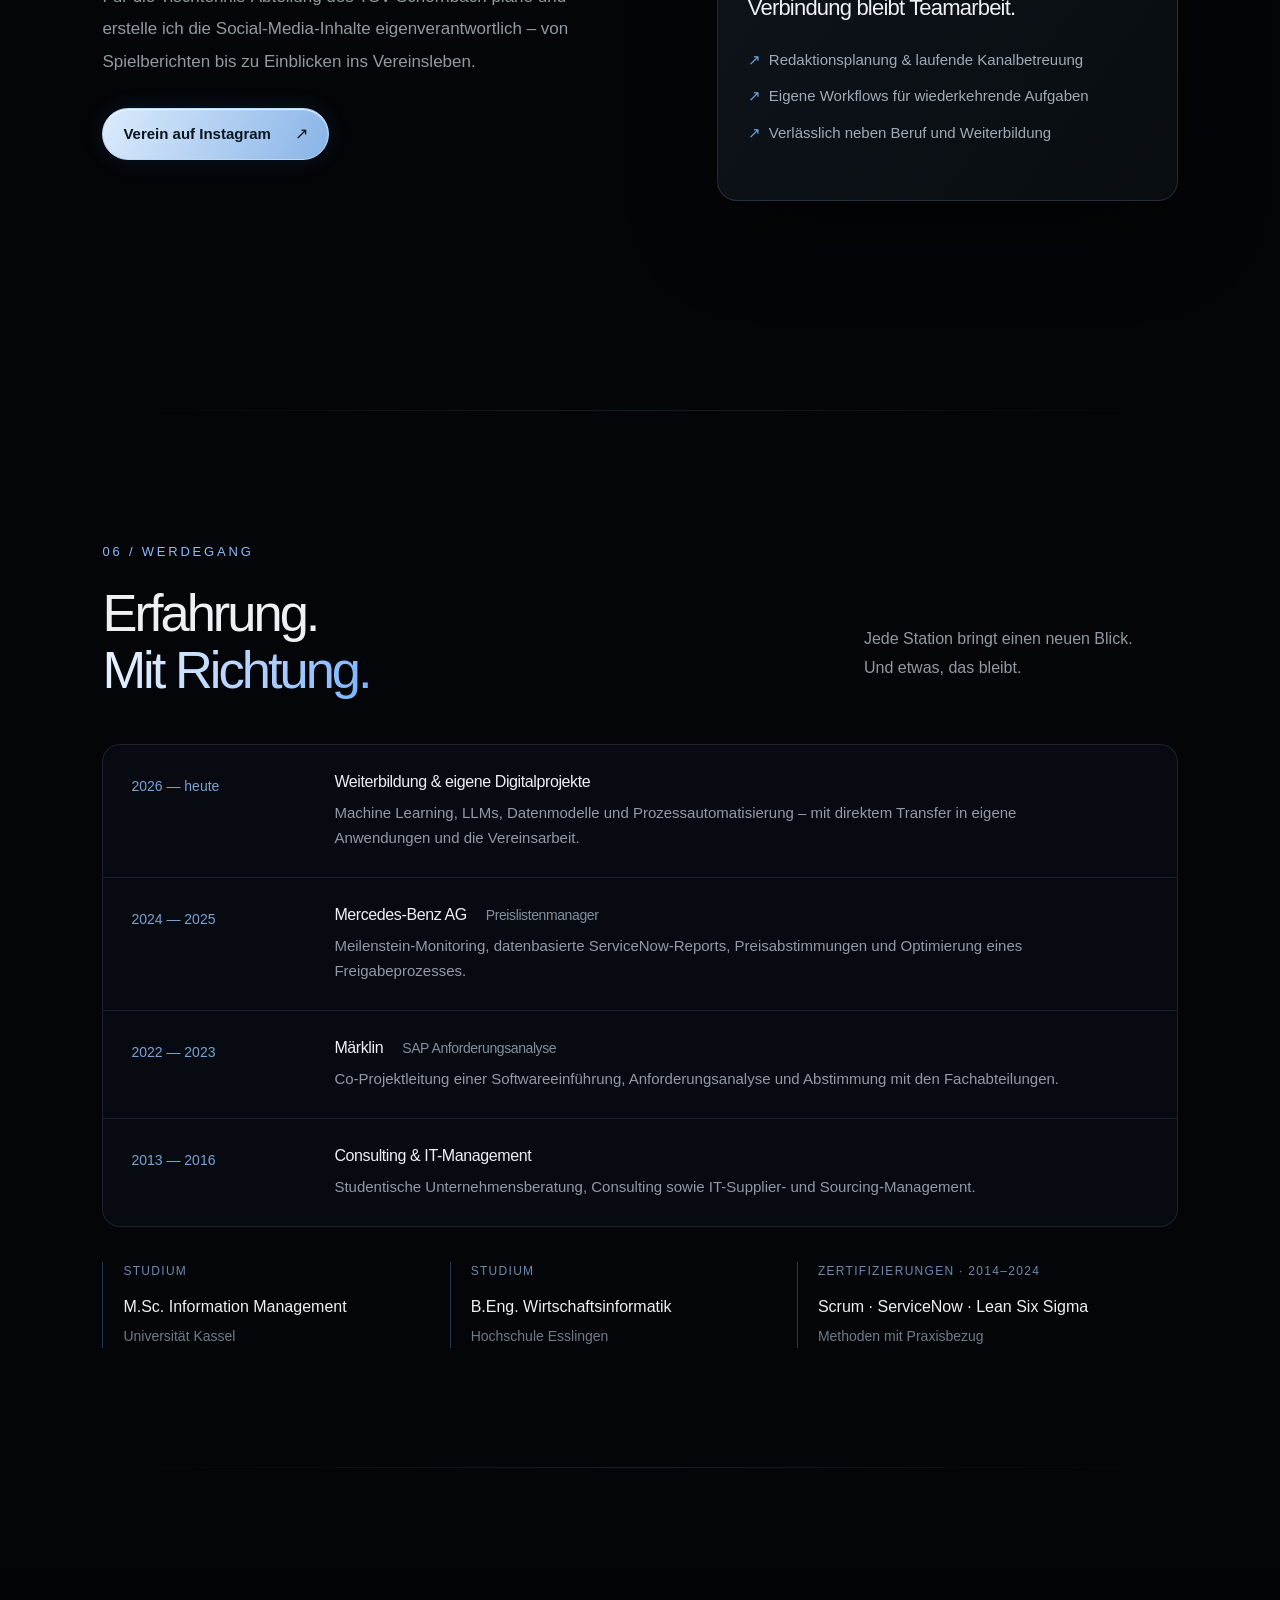
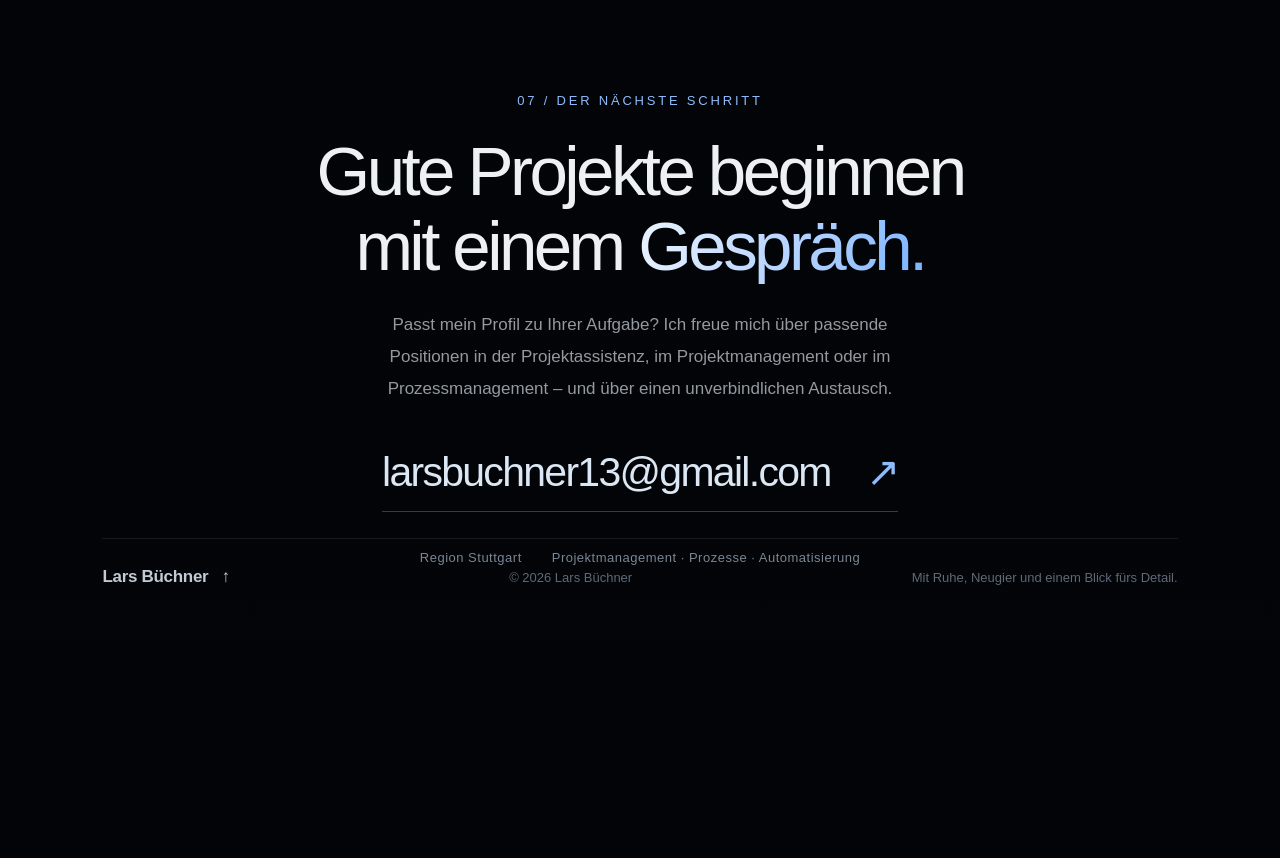
==== commit f7ceabef: "Restore previous blue WebGL particle sphere and scroll morphs" ====
--- a/index.html
+++ b/index.html
@@ -3,11 +3,11 @@
 <head>
 <meta charset="utf-8"><meta name="viewport" content="width=device-width, initial-scale=1"><meta name="theme-color" content="#030608">
 <meta name="description" content="Lars Büchner – Projektmanagement, Prozessanalyse und KI-Automatisierung. Meine Arbeit, Projekte und mein Werdegang.">
-<title>Lars Büchner – Projekte mit Perspektive</title><link rel="stylesheet" href="assets/css/style.css?v=11"><script src="assets/js/rectangle.js?v=11" defer></script><script src="assets/js/main.js?v=11" defer></script>
+<title>Lars Büchner – Projekte mit Perspektive</title><link rel="stylesheet" href="assets/css/style.css?v=10"><script src="assets/js/particles.js?v=10" defer></script><script src="assets/js/main.js?v=10" defer></script>
 </head>
 <body>
 <a class="skip-link" href="#main">Zum Inhalt</a>
-<div class="universe" aria-hidden="true"><div class="ambient-glow"></div><div class="rectangle-fallback"></div><canvas id="rectangle-world"></canvas><div class="universe-vignette"></div></div>
+<div class="universe" aria-hidden="true"><div class="ambient-glow"></div><div class="orb-fallback"></div><canvas id="particle-world"></canvas><div class="universe-vignette"></div></div>
 <header class="site-header"><a class="wordmark" href="#top" aria-label="Lars Büchner – zur Startseite"><span class="monogram">LB<span>·</span></span><span>Lars Büchner</span></a><nav aria-label="Hauptnavigation"><a href="#profil">Profil</a><a href="#projekte">Projekte</a><a href="#werdegang">Werdegang</a><a class="nav-contact" href="#kontakt">Kontakt <span aria-hidden="true">↗</span></a></nav></header>
 <nav class="chapter-nav" aria-label="Abschnitte"><a href="#top" class="active" aria-label="01 – Start" aria-current="location"><span>Start</span></a><a href="#profil" aria-label="02 – Profil"><span>Profil</span></a><a href="#projekte" aria-label="03 – Automatisierung"><span>Automatisierung</span></a><a href="#copilot" aria-label="04 – PM Copilot"><span>PM Copilot</span></a><a href="#verein" aria-label="05 – Ehrenamt"><span>Ehrenamt</span></a><a href="#werdegang" aria-label="06 – Werdegang"><span>Werdegang</span></a><a href="#kontakt" aria-label="07 – Kontakt"><span>Kontakt</span></a></nav>
 <main id="main">
--- a/assets/css/style.css
+++ b/assets/css/style.css
@@ -1,5 +1,5 @@
 :root{--paper:#edf1f5;--muted:#939aa2;--accent:#8ebcfa;--ink:#030508;--line:#acc4df1c;font-family:"Segoe UI",Arial,sans-serif;color:var(--paper);background:var(--ink);font-synthesis:none;color-scheme:dark}*{box-sizing:border-box}html{scroll-behavior:smooth;scroll-padding-top:100px}body{margin:0;line-height:1.65;overflow-x:clip}a{color:inherit;text-decoration:none}button{font:inherit}a,summary{-webkit-tap-highlight-color:transparent}a:focus-visible,summary:focus-visible{outline:2px solid var(--accent);outline-offset:6px}::selection{background:var(--accent);color:var(--ink)}.skip-link{position:fixed;top:-100px;left:20px;background:var(--accent);color:var(--ink);padding:12px;z-index:100}.skip-link:focus{top:15px}
-.universe{position:fixed;inset:0;z-index:-1;pointer-events:none;background:#030508;overflow:hidden}#rectangle-world{position:absolute;inset:0;display:block;width:100%;height:100%;opacity:.98;transition:opacity .7s}.ambient-glow{position:absolute;inset:-20%;background:radial-gradient(ellipse at 50% 0%,#1a59a219,transparent 45%),radial-gradient(ellipse at 66% 70%,#1362bc13,transparent 40%)}.universe-vignette{position:absolute;inset:0;background:linear-gradient(0deg,#030508b0,transparent 24%),linear-gradient(90deg,#03050838,transparent 35%,transparent 85%,#03050855)}.rectangle-fallback{position:absolute;left:50%;top:68%;width:min(65vw,640px);aspect-ratio:1.62;transform:translate(-50%,-25%) perspective(900px) rotateX(-16deg) rotateY(25deg) rotateZ(-8deg);border-radius:10px;background:linear-gradient(135deg,#19375d44,#09172a44);box-shadow:inset 0 0 35px #86baff20,0 0 65px #4279c219;border:1px solid #8ebcfa88}.canvas-ready .rectangle-fallback{opacity:0}.canvas-unavailable #rectangle-world{display:none}
+.universe{position:fixed;inset:0;z-index:-1;pointer-events:none;background:#030508;overflow:hidden}#particle-world{position:absolute;inset:0;display:block;width:100%;height:100%;opacity:.98;transition:opacity .7s}.ambient-glow{position:absolute;inset:-20%;background:radial-gradient(ellipse at 50% 0%,#1a59a219,transparent 45%),radial-gradient(ellipse at 66% 70%,#1362bc13,transparent 40%)}.universe-vignette{position:absolute;inset:0;background:linear-gradient(0deg,#030508b0,transparent 24%),linear-gradient(90deg,#03050838,transparent 35%,transparent 85%,#03050855)}.orb-fallback{position:absolute;left:50%;top:58%;width:min(65vw,560px);aspect-ratio:1;transform:translate(-50%,-25%);border-radius:50%;background:radial-gradient(circle at 32% 26%,#619fe614,#070f1980 38%,#0f315740 69%,transparent 71%);box-shadow:inset -12px 2px 35px #73aae82b,0 0 70px #2d75c811;border:1px solid #73aae82b}.canvas-ready .orb-fallback{opacity:0}.canvas-unavailable #particle-world{display:none}
 .site-header{height:100px;position:fixed;inset:0 0 auto;display:flex;align-items:center;justify-content:space-between;gap:30px;padding:0 6vw;z-index:30;transition:background .3s,height .3s}.site-header.scrolled{height:78px;background:#040609e6;border-bottom:1px solid var(--line);backdrop-filter:blur(18px)}.wordmark{display:flex;align-items:center;gap:13px;font-size:18px;font-weight:600;letter-spacing:-.3px}.monogram{font-size:22px;font-weight:700;color:var(--accent);letter-spacing:-2px;line-height:1;width:37px;height:37px;border:1px solid #6fa5e248;border-radius:12px;display:flex;align-items:center;justify-content:center;box-shadow:inset 0 0 18px #1e69bf16}.monogram span{color:#f3f8fe;letter-spacing:0}.site-header nav{display:flex;gap:30px;align-items:center;font-size:15px;border:1px solid #d2e5fb20;padding:10px 20px;border-radius:30px;background:linear-gradient(115deg,#ffffff08,#6aa9f008);box-shadow:inset 0 1px 0 #ffffff0d}.site-header nav a{transition:color .2s}.site-header nav a:hover,.site-header nav a[aria-current]{color:var(--accent)}.nav-contact{color:#e0eaf5}.nav-contact span{margin-left:9px;color:var(--accent)}
 .content{width:min(1160px,84vw);margin-inline:auto}.scene{min-height:110svh;padding:145px 0 120px;position:relative;display:flex;align-items:center;scroll-margin-top:0}.scene:not(.hero):after{content:"";position:absolute;bottom:0;left:8vw;right:8vw;height:1px;background:linear-gradient(90deg,transparent,#6f9dd12b,transparent)}.hero{padding:142px 0 0;min-height:139svh;display:block}.hero-layout{width:min(1200px,88vw);display:flex;flex-direction:column;align-items:center}.hero-copy{text-align:center;position:relative;z-index:1;max-width:950px}.identity{display:inline-flex;align-items:center;gap:9px;font-size:14px;border:1px solid #a8ccf626;padding:5px 13px 5px 5px;border-radius:30px;background:#b7d5f808;margin-bottom:20px;color:#cbd3dc}.identity img{width:28px;height:28px;object-fit:cover;object-position:center 20%;border-radius:50%;filter:saturate(.55)}.identity-dot{width:3px;height:3px;background:var(--accent);border-radius:50%;margin-inline:2px}.eyebrow{font-size:13px;font-weight:500;text-transform:uppercase;letter-spacing:2.8px;color:var(--accent);display:flex;align-items:center;gap:10px;margin:0 0 23px}.hero .eyebrow{justify-content:center;font-size:12px;letter-spacing:2.5px;margin-bottom:17px;color:#a1b1c4}h1,h2{font-weight:500;letter-spacing:-3px;line-height:1.08;margin:0 0 25px;text-wrap:balance}h1{font-size:clamp(50px,5.7vw,84px);letter-spacing:-4px;line-height:1.04}h2{font-size:clamp(38px,4.1vw,58px)}h1 em,h2 em{font-style:normal;font-weight:500;background:linear-gradient(110deg,#edf5ff,#a6caff 68%,#76b3ff);background-clip:text;-webkit-background-clip:text;color:transparent}h3{font-size:18px;font-weight:500;line-height:1.4;margin:0 0 17px;letter-spacing:-.3px}.intro{font-size:19px;color:#9fa6ad;line-height:1.8;margin:0 auto 27px;max-width:530px}.actions{display:flex;justify-content:center;gap:28px;align-items:center;flex-wrap:wrap}.button{display:inline-flex;align-items:center;justify-content:center;gap:24px;padding:12px 20px;border-radius:30px;border:1px solid #bbd7f8;background:linear-gradient(115deg,#dcebfc,#88b4e7);color:#091420;font-size:15px;font-weight:600;box-shadow:0 0 22px #5997de21,inset 0 1px 1px #ffffffd9;transition:box-shadow .2s,transform .2s}.button:hover{box-shadow:0 0 32px #5997de48;transform:translateY(-2px)}.button span{font-size:16px;font-weight:400}.text-link{font-size:15px;color:#bdc4cc;display:inline-flex;align-items:center;gap:17px;border-bottom:1px solid #a2bfe030;padding-bottom:5px}.text-link:hover{color:var(--accent)}.text-link span{color:var(--accent);font-size:16px}.hero-stage{height:400px;width:min(720px,85vw);position:relative;pointer-events:none}.orbit-label{position:absolute;font-size:12px;letter-spacing:2px;color:#7091b75e;display:flex;align-items:center;gap:11px}.orbit-label:before{content:"";width:4px;height:4px;border-radius:50%;background:#6f9fd6;box-shadow:0 0 12px #1779e8}.label-left{left:2%;top:48%}.label-right{right:0;top:65%}.label-bottom{left:43%;bottom:4%}.hero-foundation{width:100%;border:1px solid #97c0ee24;border-radius:16px;padding:26px 34px;display:flex;justify-content:space-between;align-items:center;gap:25px;background:linear-gradient(135deg,#171d24aa,#070c11bb);box-shadow:0 0 55px #5997de08,inset 0 1px 0 #ffffff09;backdrop-filter:blur(14px);margin:10px 0 65px;position:relative}.hero-foundation>span{font-size:18px;font-weight:500;letter-spacing:-.3px}.hero-foundation>div{display:flex;gap:30px;color:#939eab;font-size:14px}.hero-foundation>div>span{position:relative;padding-left:12px}.hero-foundation>div>span:before{content:"";position:absolute;width:3px;height:3px;left:0;top:7px;background:var(--accent);border-radius:50%}
 .chapter-nav{position:fixed;right:25px;top:50%;transform:translateY(-50%);display:flex;flex-direction:column;gap:11px;z-index:20}.chapter-nav a{display:block;width:13px;height:13px;position:relative}.chapter-nav a:after{content:"";position:absolute;inset:5px;background:#b6c4d550;border-radius:50%;transition:all .3s}.chapter-nav a.active:after{inset:3px;background:var(--accent);box-shadow:0 0 10px #3689e880}.chapter-nav a span{position:absolute;right:21px;top:-4px;font-size:13px;white-space:nowrap;background:#090e13;padding:2px 8px;border:1px solid var(--line);border-radius:5px;opacity:0;transition:opacity .2s}.chapter-nav a:hover span,.chapter-nav a:focus-visible span{opacity:1}.progress-track{position:fixed;bottom:0;left:0;width:100%;height:2px;z-index:40}.progress-track span{display:block;height:100%;background:var(--accent);transform:scaleX(var(--progress,0));transform-origin:left;box-shadow:0 0 10px #1779e8}
@@ -7,7 +7,7 @@
 .club-layout{display:grid;grid-template-columns:1.1fr 1fr;gap:10%;align-items:center}.club-layout>div:first-child>p:not(.eyebrow){max-width:490px}.club-layout>div:first-child>p:not(.section-lead):not(.eyebrow){font-size:17px;margin-bottom:30px;line-height:1.9}.club-card{padding:30px}.club-card h3{font-size:22px;letter-spacing:-.8px}.table-art{height:235px;position:relative;perspective:600px;margin-bottom:26px;overflow:hidden}.table-top{background:linear-gradient(110deg,#22364d,#2c425c);border:3px solid #9fb7d3;position:absolute;width:80%;height:160px;left:10%;top:45px;transform:rotateX(55deg) rotateZ(-22deg);box-shadow:0 20px 0 #0d1926,0 38px 45px #0008,0 0 40px #70a9eb12}.table-top:after{content:"";position:absolute;left:50%;height:100%;border-left:1px solid #9fb7d3}.table-net{position:absolute;width:63%;height:42px;left:18%;top:75px;background:repeating-linear-gradient(90deg,transparent,transparent 6px,#9fb7d370 6px,#9fb7d370 7px),repeating-linear-gradient(0deg,transparent,transparent 6px,#9fb7d370 6px,#9fb7d370 7px);border-top:2px solid #bbcce0;transform:rotateZ(-16deg)}.ball{width:15px;height:15px;background:#d4e6fb;border-radius:50%;position:absolute;right:21%;top:31px;box-shadow:0 0 20px #b2d2f76b}.racket{position:absolute;left:15%;bottom:35px;width:60px;height:68px;border-radius:50%;background:#4f7caf;transform:rotate(-40deg);border:3px solid #afc1d5;box-shadow:5px 5px 0 #07121e}.racket:after{content:"";width:15px;height:45px;background:#808b97;position:absolute;left:19px;top:60px}.experience{padding-top:130px}.experience-heading{display:flex;justify-content:space-between;gap:40px;align-items:end;margin-bottom:45px}.experience-heading h2{margin-bottom:0}.experience-heading>p{font-size:16px;margin-right:45px;line-height:1.8}.timeline{list-style:none;padding:0;margin:0;background:#080d13eb;border:1px solid #acc4df22;border-radius:18px;overflow:hidden;backdrop-filter:blur(18px)}.timeline li{display:grid;grid-template-columns:175px 1fr;gap:28px;padding:26px 28px;border-bottom:1px solid var(--line)}.timeline li:last-child{border-bottom:0}.timeline time{font-size:14px;color:#79a3d2;padding-top:4px}.timeline h3{font-size:16px;margin:0 0 8px;letter-spacing:-.4px}.timeline h3 span{font-size:14px;color:#848f9b;display:inline-block;margin-left:15px}.timeline p{font-size:15px;max-width:760px;margin:0}.education-strip{display:grid;grid-template-columns:1fr 1fr 1.2fr;gap:30px;margin-top:35px}.education-strip>div{display:flex;flex-direction:column;border-left:1px solid #73aae84f;padding-left:20px}.education-strip small{color:#6b8bb0;font-size:12px;text-transform:uppercase;letter-spacing:1.3px;margin-bottom:12px}.education-strip strong{font-size:16px;font-weight:500}.education-strip span{font-size:14px;color:#717b87;margin-top:5px}.contact{min-height:110svh;display:flex;flex-direction:column;justify-content:center;padding-bottom:160px;text-align:center;background:linear-gradient(0deg,#030508c9,transparent 90%)}.contact-content{position:relative}.contact .eyebrow{justify-content:center}.contact h2{font-size:clamp(44px,5.4vw,78px);letter-spacing:-3.6px}.contact-content>p:not(.eyebrow){max-width:570px;font-size:17px;line-height:1.9;margin:0 auto 22px}.contact-mail{display:inline-flex;font-size:clamp(22px,3.2vw,43px);letter-spacing:-1.7px;border-bottom:1px solid #7ea7d559;padding:16px 0 10px;gap:35px;line-height:1.4;color:#dbe7f4}.contact-mail:hover{color:var(--accent)}.contact-mail span{color:var(--accent)}.contact-meta{display:flex;justify-content:center;gap:30px;font-size:13px;letter-spacing:.5px;margin-top:35px;color:#7a8795}footer{position:absolute;bottom:30px;display:flex;align-items:center;justify-content:space-between;font-size:13px;color:#5e6a78;border-top:1px solid var(--line);padding-top:24px;text-align:left}footer .wordmark{color:#c2cbd5;font-size:17px}.contact:after{display:none}.reveal-ready .scene:not(.hero)>.content{opacity:0;transform:translateY(32px);transition:opacity .85s,transform .85s}.reveal-ready .scene:not(.hero)>.content.in-view{opacity:1;transform:none}.scene:not(.hero) .content{position:relative}
 @media(min-width:1600px){.content{width:1160px}.hero-stage{height:470px}.hero{padding-top:165px}.hero-foundation{margin-top:35px}}
 @media(max-width:1000px){.site-header{padding-inline:5vw}.content{width:84vw}.site-header nav{gap:23px}.profile-layout,.project-layout,.club-layout{gap:6%}.profile-panel{padding:27px}.workflow-visual{padding:21px}.flow-branches{gap:8px}.flow-branches strong{font-size:14px}.dashboard-body{padding:23px}.gantt>div{grid-template-columns:80px 1fr}.dashboard-features{gap:15px;font-size:12px}.chapter-nav{right:15px}.timeline li{grid-template-columns:125px 1fr}.hero-foundation{padding:22px}.hero-foundation>div{gap:19px;font-size:13px}.club-card{padding:24px}.club-card h3{font-size:20px}.profile-portrait{gap:17px}.profile-portrait img{width:125px;height:150px}}
-@media(max-width:720px){html{scroll-padding-top:112px}.site-header,.site-header.scrolled{height:108px;padding:14px 7vw 51px;gap:14px;background:#030508e8;backdrop-filter:blur(15px);border-bottom:1px solid var(--line)}.wordmark{font-size:16px;gap:10px}.monogram{font-size:20px;width:32px;height:32px;border-radius:10px}.site-header nav{position:absolute;bottom:12px;left:7vw;right:7vw;justify-content:space-between;gap:16px;font-size:14px;padding:6px 14px}.chapter-nav{right:8px;gap:7px}.chapter-nav a{width:11px;height:11px}.chapter-nav a:after{inset:4px}.chapter-nav a.active:after{inset:3px}.content{width:84vw}.scene{padding:145px 0 90px;min-height:105svh}.hero{padding:153px 0 0;min-height:115svh}.hero-layout{width:88vw}.identity{font-size:13px;gap:7px;margin-bottom:20px}.identity img{width:24px;height:24px}.hero .eyebrow{font-size:10px;letter-spacing:2px;margin-bottom:20px}h1{font-size:clamp(34px,8.4vw,58px);letter-spacing:-1.8px;line-height:1.12;margin-bottom:20px}h2{font-size:clamp(34px,8.5vw,52px);letter-spacing:-1.7px}.intro{font-size:16px;padding-inline:8px;max-width:330px;margin-bottom:24px}.desktop-break{display:none}.actions{gap:20px}.button{font-size:14px;padding:11px 16px;gap:20px}.text-link{font-size:13px;gap:10px}.hero-stage{height:330px;width:85vw}.orbit-label{font-size:10px;letter-spacing:1.5px}.label-left{left:0;top:54%}.label-right{right:-1%;top:70%}.label-bottom{bottom:0;left:37%}.hero-foundation{display:block;text-align:center;margin:20px 0 30px;padding:21px 10px;border-radius:14px}.hero-foundation>span{font-size:16px}.hero-foundation>div{justify-content:center;gap:12px;flex-wrap:wrap;font-size:12px;margin-top:12px}.hero-foundation>div>span{padding-left:9px}.hero-foundation>div>span:before{top:6px}.profile-layout,.project-layout,.club-layout{grid-template-columns:1fr;gap:36px}.eyebrow{font-size:12px;letter-spacing:1.8px;margin-bottom:23px}.section-lead{font-size:19px;max-width:370px}.profile-portrait{margin-top:28px;gap:24px}.profile-portrait img{width:125px;height:155px}.profile-panel{padding:27px}.profile-panel p{font-size:16px}.project h2{font-size:clamp(38px,9.2vw,56px)}.project-copy>p{font-size:16px}.project h3{font-size:18px}.project-copy .tools{font-size:12px}.workflow-visual,.dashboard{max-width:470px;width:100%;justify-self:center}.workflow-visual{padding:24px}.practice{margin-top:30px}.practice summary{font-size:14px;padding:16px}.practice-grid{grid-template-columns:1fr;gap:8px}.practice-grid h3{font-size:17px;margin-bottom:5px}.practice-grid p{margin-top:0}.club-card{max-width:470px;width:100%;justify-self:center}.club-layout>div:first-child>p:not(.section-lead):not(.eyebrow){font-size:16px}.table-art{height:220px}.experience-heading{display:block;margin-bottom:30px}.experience-heading>p{margin-top:20px;font-size:15px}.timeline li{grid-template-columns:1fr;gap:10px;padding:22px}.timeline h3{font-size:19px}.timeline h3 span{display:block;margin:5px 0 0}.timeline p{font-size:15px}.education-strip{grid-template-columns:1fr;gap:25px}.education-strip small{margin-bottom:6px}.contact{padding-bottom:210px;min-height:100svh}.contact h2{font-size:clamp(36px,9.3vw,57px);letter-spacing:-1.8px}.contact-content>p:not(.eyebrow){font-size:16px}.contact-mail{font-size:clamp(18px,5.4vw,30px);gap:16px;letter-spacing:-.7px}.contact-meta{flex-direction:column;gap:8px;font-size:12px;margin-top:28px}.contact footer{flex-wrap:wrap;gap:15px;padding-top:20px;bottom:25px}.contact footer .wordmark{width:100%}footer>span{font-size:12px}body:not([data-chapter="0"]) #rectangle-world{opacity:.30}.universe-vignette{background:linear-gradient(90deg,#03050835,transparent 60%,#03050820)}.rectangle-fallback{width:80vw;top:65%}}
+@media(max-width:720px){html{scroll-padding-top:112px}.site-header,.site-header.scrolled{height:108px;padding:14px 7vw 51px;gap:14px;background:#030508e8;backdrop-filter:blur(15px);border-bottom:1px solid var(--line)}.wordmark{font-size:16px;gap:10px}.monogram{font-size:20px;width:32px;height:32px;border-radius:10px}.site-header nav{position:absolute;bottom:12px;left:7vw;right:7vw;justify-content:space-between;gap:16px;font-size:14px;padding:6px 14px}.chapter-nav{right:8px;gap:7px}.chapter-nav a{width:11px;height:11px}.chapter-nav a:after{inset:4px}.chapter-nav a.active:after{inset:3px}.content{width:84vw}.scene{padding:145px 0 90px;min-height:105svh}.hero{padding:153px 0 0;min-height:115svh}.hero-layout{width:88vw}.identity{font-size:13px;gap:7px;margin-bottom:20px}.identity img{width:24px;height:24px}.hero .eyebrow{font-size:10px;letter-spacing:2px;margin-bottom:20px}h1{font-size:clamp(34px,8.4vw,58px);letter-spacing:-1.8px;line-height:1.12;margin-bottom:20px}h2{font-size:clamp(34px,8.5vw,52px);letter-spacing:-1.7px}.intro{font-size:16px;padding-inline:8px;max-width:330px;margin-bottom:24px}.desktop-break{display:none}.actions{gap:20px}.button{font-size:14px;padding:11px 16px;gap:20px}.text-link{font-size:13px;gap:10px}.hero-stage{height:330px;width:85vw}.orbit-label{font-size:10px;letter-spacing:1.5px}.label-left{left:0;top:54%}.label-right{right:-1%;top:70%}.label-bottom{bottom:0;left:37%}.hero-foundation{display:block;text-align:center;margin:20px 0 30px;padding:21px 10px;border-radius:14px}.hero-foundation>span{font-size:16px}.hero-foundation>div{justify-content:center;gap:12px;flex-wrap:wrap;font-size:12px;margin-top:12px}.hero-foundation>div>span{padding-left:9px}.hero-foundation>div>span:before{top:6px}.profile-layout,.project-layout,.club-layout{grid-template-columns:1fr;gap:36px}.eyebrow{font-size:12px;letter-spacing:1.8px;margin-bottom:23px}.section-lead{font-size:19px;max-width:370px}.profile-portrait{margin-top:28px;gap:24px}.profile-portrait img{width:125px;height:155px}.profile-panel{padding:27px}.profile-panel p{font-size:16px}.project h2{font-size:clamp(38px,9.2vw,56px)}.project-copy>p{font-size:16px}.project h3{font-size:18px}.project-copy .tools{font-size:12px}.workflow-visual,.dashboard{max-width:470px;width:100%;justify-self:center}.workflow-visual{padding:24px}.practice{margin-top:30px}.practice summary{font-size:14px;padding:16px}.practice-grid{grid-template-columns:1fr;gap:8px}.practice-grid h3{font-size:17px;margin-bottom:5px}.practice-grid p{margin-top:0}.club-card{max-width:470px;width:100%;justify-self:center}.club-layout>div:first-child>p:not(.section-lead):not(.eyebrow){font-size:16px}.table-art{height:220px}.experience-heading{display:block;margin-bottom:30px}.experience-heading>p{margin-top:20px;font-size:15px}.timeline li{grid-template-columns:1fr;gap:10px;padding:22px}.timeline h3{font-size:19px}.timeline h3 span{display:block;margin:5px 0 0}.timeline p{font-size:15px}.education-strip{grid-template-columns:1fr;gap:25px}.education-strip small{margin-bottom:6px}.contact{padding-bottom:210px;min-height:100svh}.contact h2{font-size:clamp(36px,9.3vw,57px);letter-spacing:-1.8px}.contact-content>p:not(.eyebrow){font-size:16px}.contact-mail{font-size:clamp(18px,5.4vw,30px);gap:16px;letter-spacing:-.7px}.contact-meta{flex-direction:column;gap:8px;font-size:12px;margin-top:28px}.contact footer{flex-wrap:wrap;gap:15px;padding-top:20px;bottom:25px}.contact footer .wordmark{width:100%}footer>span{font-size:12px}body:not([data-chapter="0"]) #particle-world{opacity:.30}.universe-vignette{background:linear-gradient(90deg,#03050835,transparent 60%,#03050820)}.orb-fallback{width:80vw;top:65%}}
 @media(prefers-reduced-motion:reduce){html{scroll-behavior:auto}*,*:before,*:after{animation:none!important;transition:none!important}.reveal-ready .scene:not(.hero)>.content{opacity:1;transform:none}}
 
 /* Keep the larger labels readable in narrow layouts. */
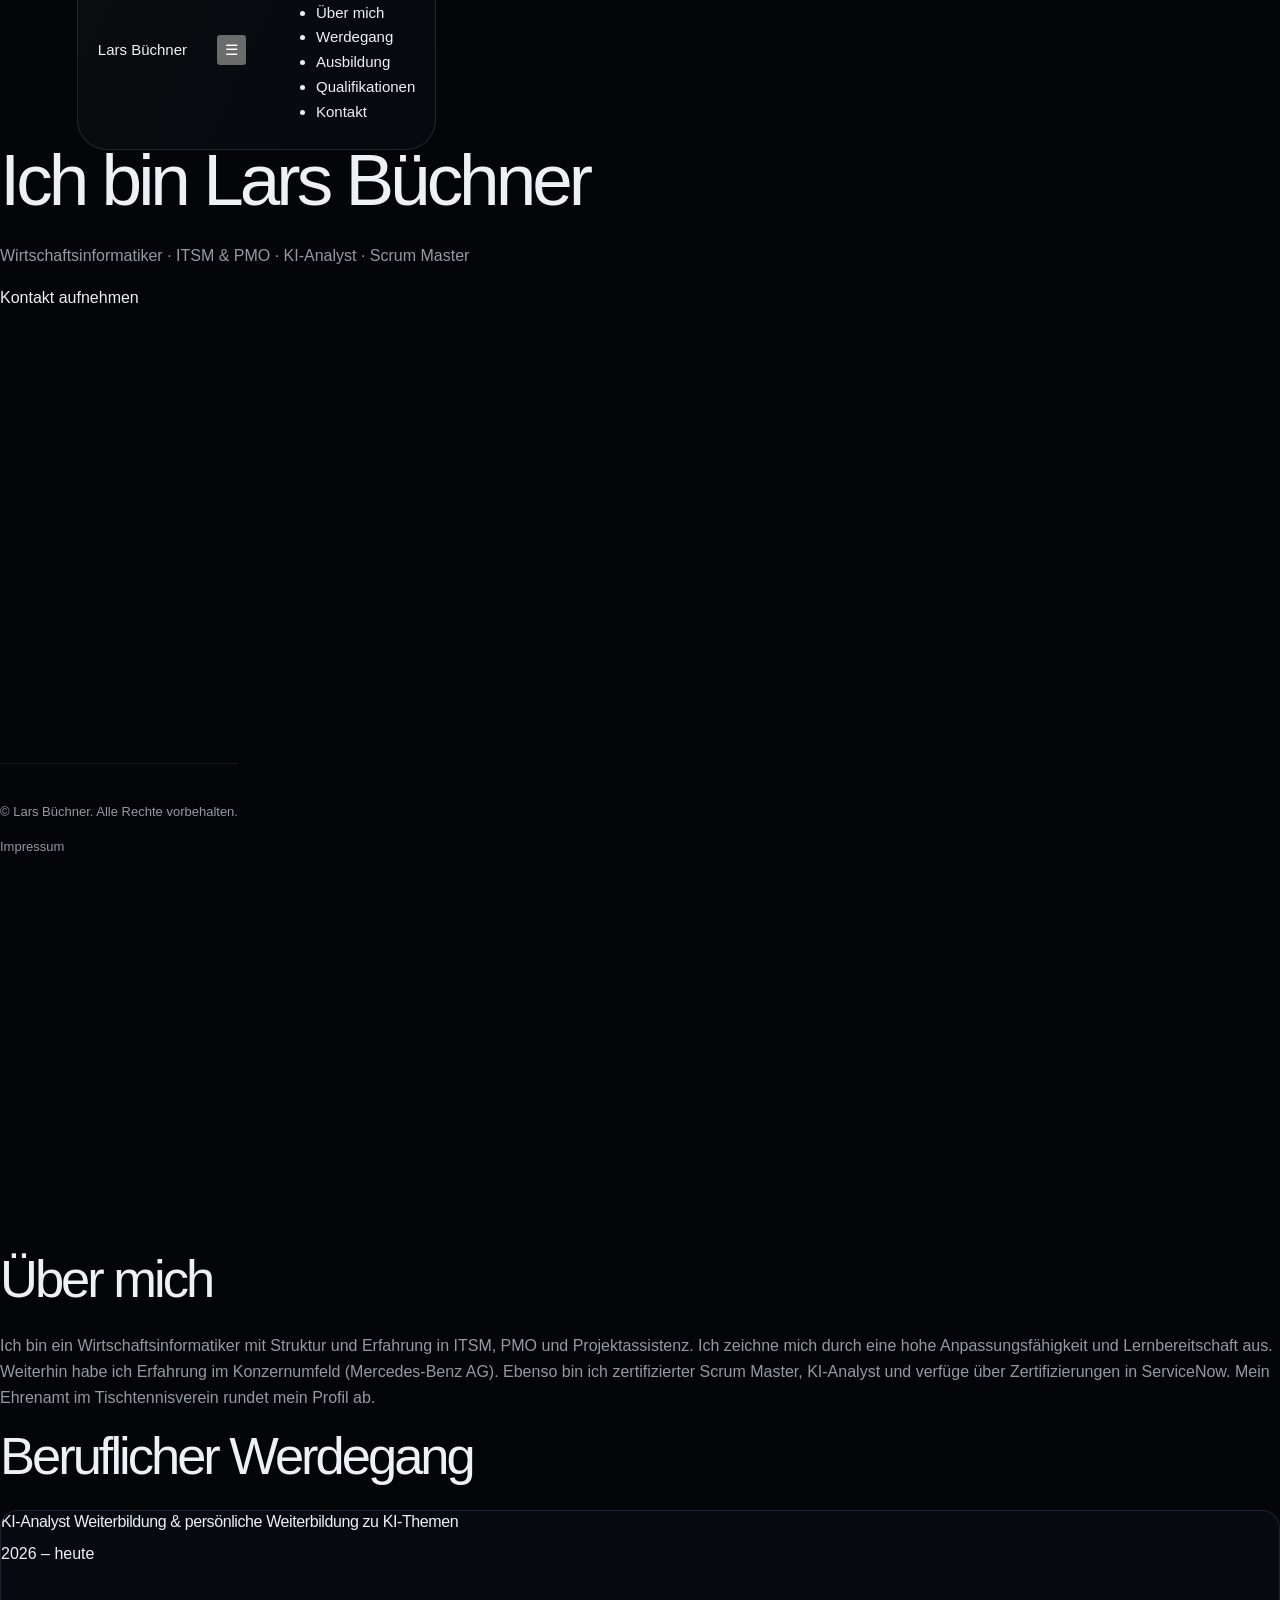
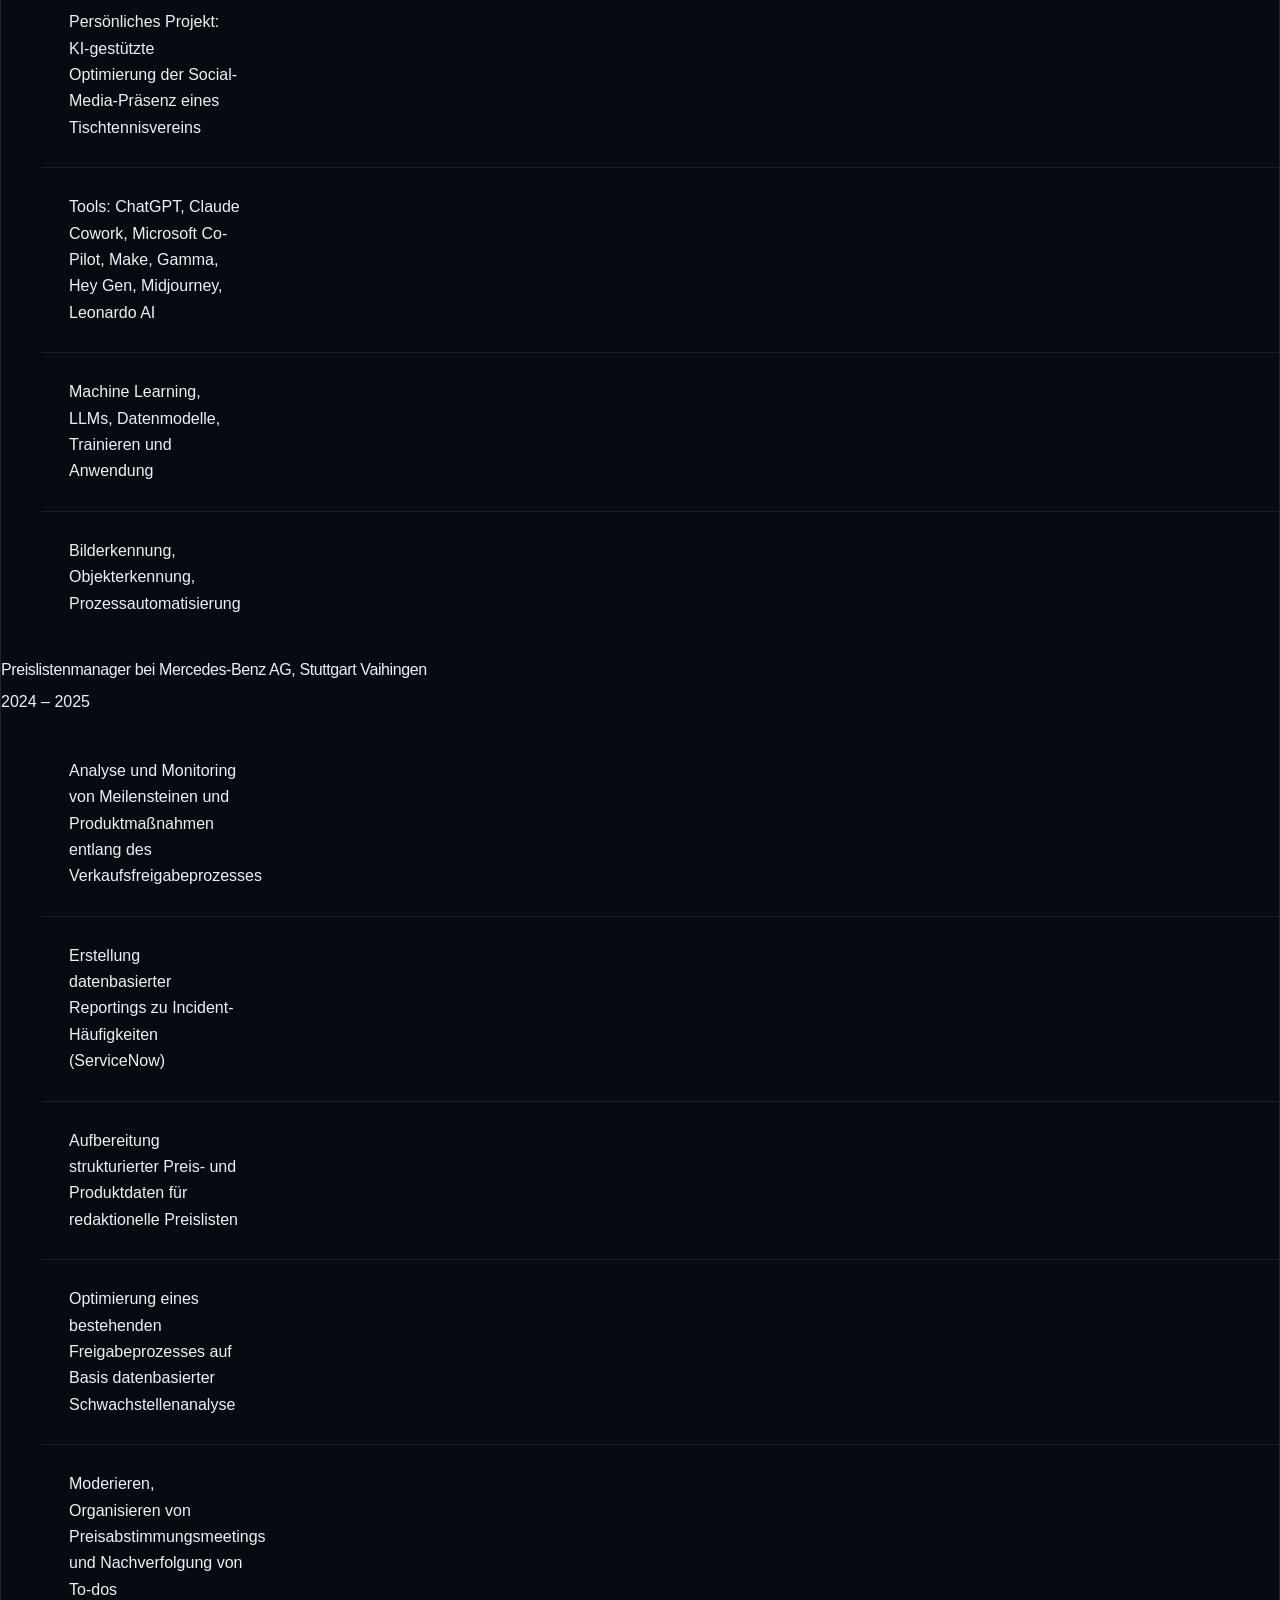
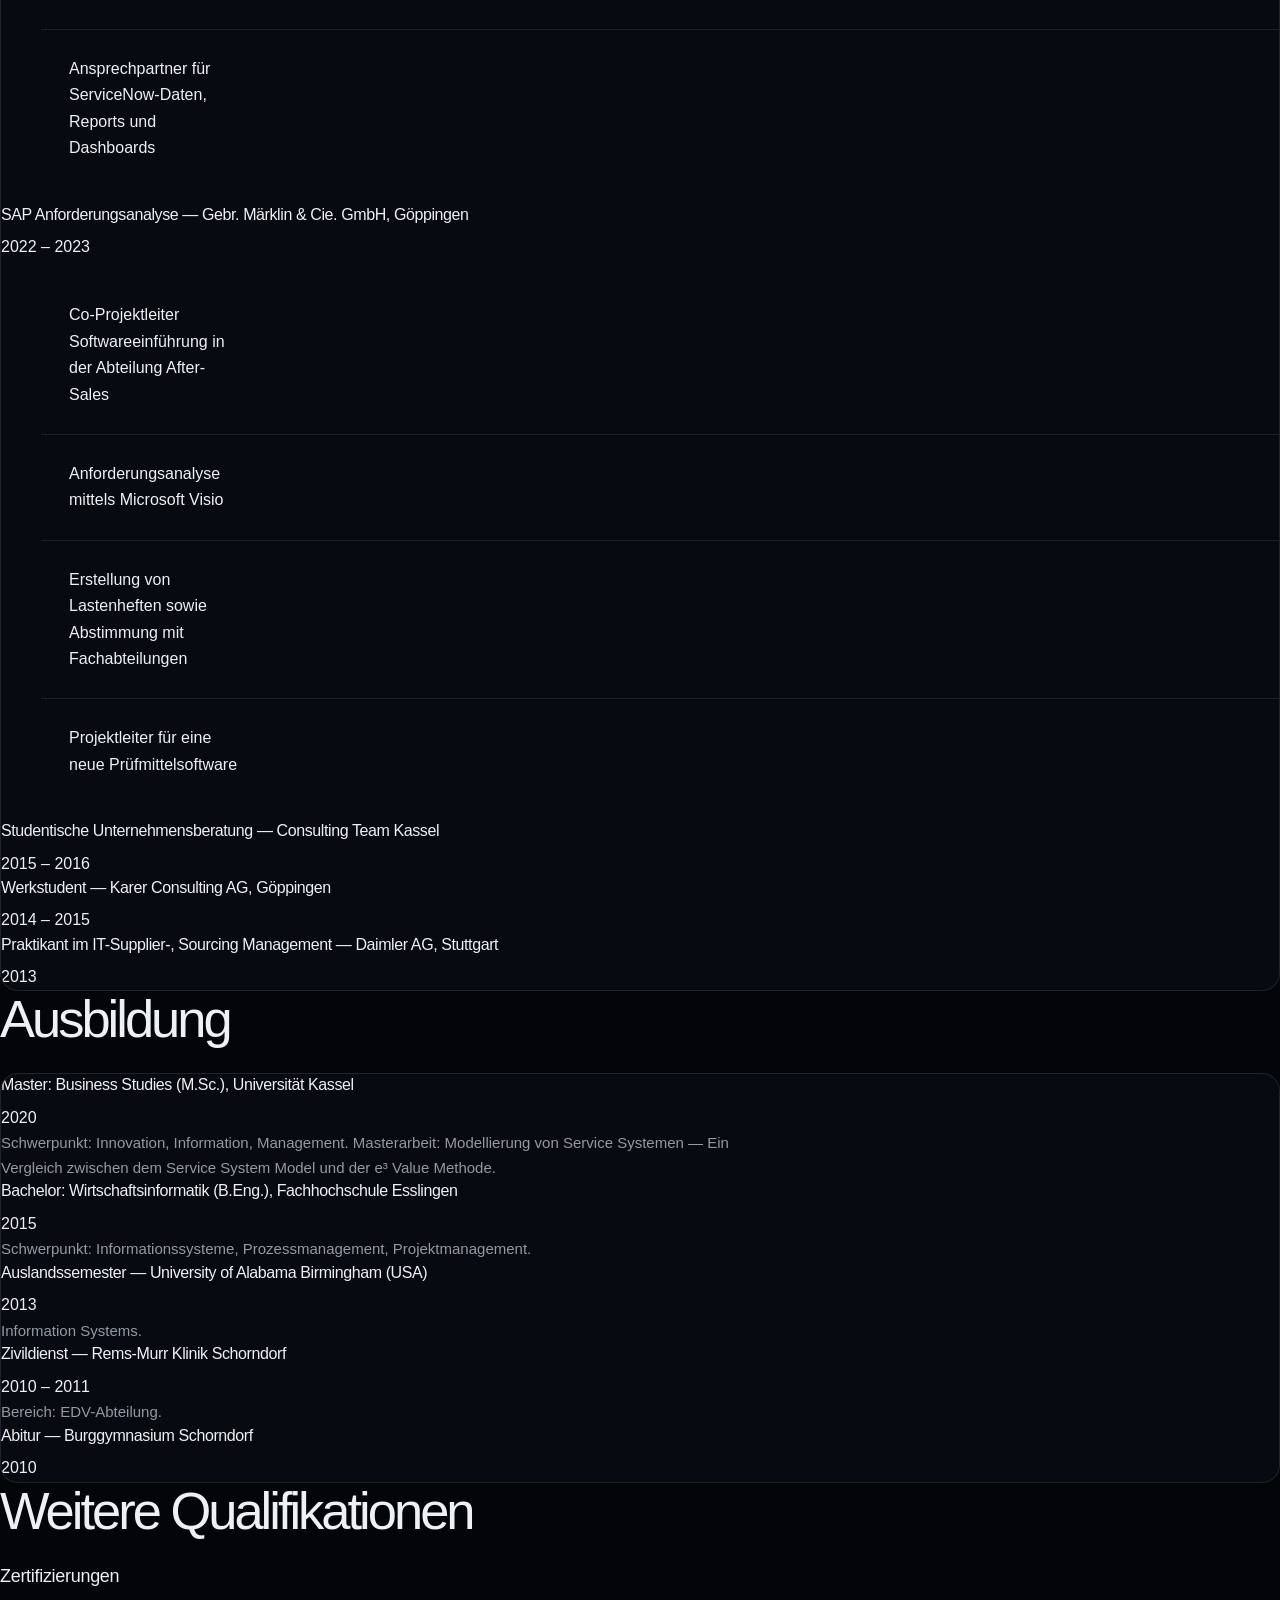
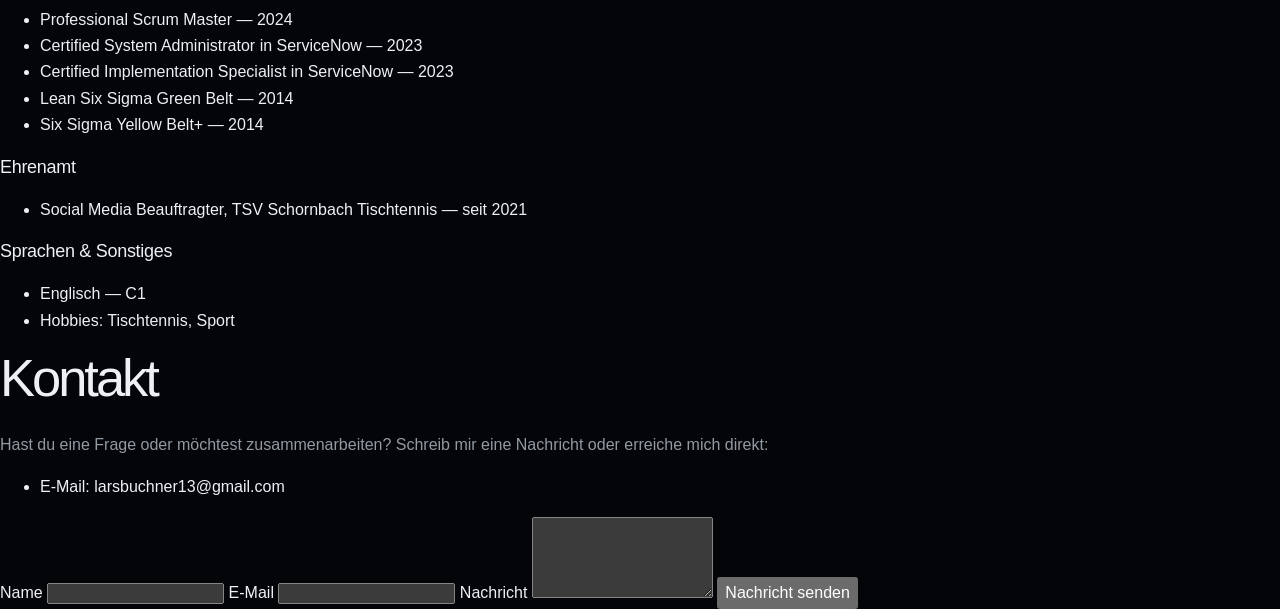
==== commit 06f874ec: "Link legal notice in homepage footer" ====
--- a/index.html
+++ b/index.html
@@ -1,22 +1,227 @@
-<!doctype html>
-<html lang="de">
-<head>
-<meta charset="utf-8"><meta name="viewport" content="width=device-width, initial-scale=1"><meta name="theme-color" content="#030608">
-<meta name="description" content="Lars Büchner – Projektmanagement, Prozessanalyse und KI-Automatisierung. Meine Arbeit, Projekte und mein Werdegang.">
-<title>Lars Büchner – Projekte mit Perspektive</title><link rel="stylesheet" href="assets/css/style.css?v=10"><script src="assets/js/particles.js?v=10" defer></script><script src="assets/js/main.js?v=10" defer></script>
-</head>
-<body>
-<a class="skip-link" href="#main">Zum Inhalt</a>
-<div class="universe" aria-hidden="true"><div class="ambient-glow"></div><div class="orb-fallback"></div><canvas id="particle-world"></canvas><div class="universe-vignette"></div></div>
-<header class="site-header"><a class="wordmark" href="#top" aria-label="Lars Büchner – zur Startseite"><span class="monogram">LB<span>·</span></span><span>Lars Büchner</span></a><nav aria-label="Hauptnavigation"><a href="#profil">Profil</a><a href="#projekte">Projekte</a><a href="#werdegang">Werdegang</a><a class="nav-contact" href="#kontakt">Kontakt <span aria-hidden="true">↗</span></a></nav></header>
-<nav class="chapter-nav" aria-label="Abschnitte"><a href="#top" class="active" aria-label="01 – Start" aria-current="location"><span>Start</span></a><a href="#profil" aria-label="02 – Profil"><span>Profil</span></a><a href="#projekte" aria-label="03 – Automatisierung"><span>Automatisierung</span></a><a href="#copilot" aria-label="04 – PM Copilot"><span>PM Copilot</span></a><a href="#verein" aria-label="05 – Ehrenamt"><span>Ehrenamt</span></a><a href="#werdegang" aria-label="06 – Werdegang"><span>Werdegang</span></a><a href="#kontakt" aria-label="07 – Kontakt"><span>Kontakt</span></a></nav>
-<main id="main">
-<section class="scene hero" id="top" data-scene="0" aria-labelledby="hero-title"><div class="content hero-layout"><div class="hero-copy"><a class="identity" href="#profil"><img src="assets/img/portrait.jpg" alt="" width="32" height="32"><span>Lars Büchner</span><span class="identity-dot"></span><span>Region Stuttgart</span></a><p class="eyebrow">Projektmanagement · Prozesse · KI</p><h1 id="hero-title">Den Überblick behalten.<br><em>Das Nächste bewegen.</em></h1><p class="intro">Ich bringe Struktur in Projekte, Menschen zusammen<br class="desktop-break"> und Ideen in die Umsetzung.</p><div class="actions"><a class="button" href="#projekte">Meine Arbeit entdecken <span aria-hidden="true">↗</span></a><a class="text-link" href="#kontakt">Ins Gespräch kommen <span aria-hidden="true">↗</span></a></div></div><div class="hero-stage" aria-hidden="true"><span class="orbit-label label-left">MENSCHEN</span><span class="orbit-label label-right">TECHNOLOGIE</span><span class="orbit-label label-bottom">UMSETZUNG</span></div><div class="hero-foundation"><span>Struktur, die weiterbringt.</span><div><span>Projektkoordination</span><span>Prozessanalyse</span><span>KI-Automatisierung</span></div></div></div></section>
-<section class="scene" id="profil" data-scene="1" aria-labelledby="profile-title"><div class="content profile-layout"><div><p class="eyebrow">02 / Profil</p><h2 id="profile-title">Menschen verstehen.<br>Technik verbinden.<br><em>Machbares schaffen.</em></h2><p class="section-lead">Erst zuhören. Dann Ordnung schaffen. Und dranbleiben, bis es funktioniert.</p><figure class="profile-portrait"><img src="assets/img/portrait.jpg" width="680" height="840" loading="lazy" alt="Lars Büchner"><figcaption><strong>Lars Büchner</strong><span>Wirtschaftsinformatiker.<br>Projektmensch.<br>Tischtennisspieler.</span></figcaption></figure></div><div class="glass profile-panel depth"><span class="panel-label">Mein Blick auf die Arbeit</span><p>Ich bin Wirtschaftsinformatiker mit einem Master in Information Management. In meinen bisherigen Stationen habe ich Softwareeinführungen begleitet, Anforderungen strukturiert, Meilensteine verfolgt und Prozesse verbessert.</p><p>Zu Hause fühle ich mich dort, wo Fachbereich, Technik und Umsetzung zusammenkommen.</p><dl class="facts"><div><dt>Schwerpunkte</dt><dd>PMO · Projektkoordination · Prozessanalyse</dd></div><div><dt>Automatisierung</dt><dd>n8n · KI-Agenten · durchgängige Workflows</dd></div><div><dt>Arbeitsweise</dt><dd>Strukturiert · verbindlich · neugierig</dd></div></dl></div></div></section>
-<section class="scene project" id="projekte" data-scene="2" aria-labelledby="automation-title"><div class="content"><p class="eyebrow">03 / Eigene Projekte <span class="eyebrow-divider">—</span> 01 von 03</p><div class="project-layout"><div class="project-copy"><span class="tag">n8n & KI-Automatisierung</span><h2 id="automation-title">Weniger Routine.<br><em>Mehr Prozess.</em></h2><h3>Reklamationsmanagement-Agent</h3><p>Ein selbst entwickelter n8n-Workflow mit 43 Schritten: Er erfasst Reklamationen, ordnet sie mit einem KI-Agenten ein und bereitet die weitere Bearbeitung vor.</p><ul class="check-list"><li>Gmail-Eingang, Fallklassifizierung und Produktprüfung</li><li>Risikobasierte Wege und automatische Antwortentwürfe</li><li>Nachvollziehbare Vorgänge und eigene Fehlerbehandlung</li></ul><p class="tools">n8n · Gmail · Google Sheets · Data Tables · Gemini</p><a href="#copilot" class="text-link">Nächstes Projekt <span aria-hidden="true">↓</span></a></div><div class="workflow-visual glass depth" role="img" aria-label="Vereinfachter Ablauf: Eingang, KI-Analyse, risikobasierte Prüfung, Antwortentwurf oder menschliche Entscheidung."><div class="visual-heading"><span class="status-dot"></span> REKLAMATION → WORKFLOW <span>n8n</span></div><div class="flow-node first"><b>01</b><div><strong>Eingang erfassen</strong><small>Gmail · Nachricht & Produktdaten</small></div><span>↘</span></div><div class="flow-connector"></div><div class="flow-node ai"><b>✳</b><div><strong>KI analysiert & klassifiziert</strong><small>Fall einordnen · Risiko prüfen</small></div></div><div class="flow-connector"></div><div class="flow-branches"><div class="flow-node"><span>↗</span><strong>Antwortentwurf</strong><small>Bearbeitung vorbereiten</small></div><div class="flow-node"><span>◎</span><strong>Mensch entscheidet</strong><small>Risikobasierte Freigabe</small></div></div><div class="visual-footer"><strong>43</strong><span>Workflow-Schritte<br>vom Eingang bis zur Dokumentation</span></div></div></div><details class="practice"><summary>Weitere n8n-Projekte aus meiner Praxis <span aria-hidden="true">+</span></summary><div class="practice-grid"><div><h3>Prozessoptimierungs-Agent</h3><p>Ist-Prozess analysieren, Soll-Prozess, KPIs und Umsetzungsplan ableiten.</p></div><div><h3>PMO-Meetingvorbereitung</h3><p>Offene Punkte prüfen, Maßnahmen ableiten und Meetingfragen vorbereiten.</p></div><div><h3>Änderungsmanagement</h3><p>Antrag, KI-Auswirkungsanalyse und menschliche Entscheidung dokumentieren.</p></div></div></details></div></section>
-<section class="scene project" id="copilot" data-scene="3" aria-labelledby="copilot-title"><div class="content"><p class="eyebrow">04 / Eigene Projekte <span class="eyebrow-divider">—</span> 02 von 03</p><div class="project-layout"><div class="project-copy"><span class="tag">Web-Anwendung</span><h2 id="copilot-title">Aus Komplexität<br>wird <em>Klarheit.</em></h2><h3>PM Copilot</h3><p>Mein Projektmanagement-Assistent führt Teams durch zentrale Artefakte aus PMBOK, PRINCE2 und Scrum – vom Projektauftrag bis zum Risiko- und Budget-Tracking.</p><ul class="check-list"><li>Datenmodell, Oberfläche und Logik selbst konzipiert</li><li>Interaktive WBS, Gantt-Zeitplan und Stakeholder-Grid</li><li>Deutsch und Englisch, produktiv auf Vercel</li></ul><p class="tools">Next.js · TypeScript · Prisma · PostgreSQL · Vercel</p><a class="button" href="https://project-asssistant.vercel.app/de" target="_blank" rel="noopener noreferrer">PM Copilot öffnen <span aria-hidden="true">↗</span></a></div><div class="dashboard glass depth" role="img" aria-label="Schematische Darstellung der PM-Copilot-Bereiche: Projektstruktur, Zeitplan, Stakeholder, Risiken und Budget."><div class="visual-heading"><span class="mini-logo">PM</span> COPILOT <span>Schematische Ansicht</span></div><div class="dashboard-body"><div class="dashboard-top"><small>PROJEKTÜBERSICHT</small><span>◎</span></div><h3>Das Ganze im Blick.</h3><div class="dashboard-tabs"><span>Struktur</span><span>Zeitplan</span><span>Risiken</span></div><div class="gantt"><div><span>Projektauftrag</span><i style="--start:0;--width:35%"></i></div><div><span>Planung</span><i style="--start:20%;--width:48%"></i></div><div><span>Umsetzung</span><i style="--start:45%;--width:52%"></i></div><div><span>Abschluss</span><i style="--start:83%;--width:15%"></i></div></div><div class="dashboard-features"><span>↗ Stakeholder</span><span>◇ Risiken</span><span>€ Budget</span></div></div></div></div></div></section>
-<section class="scene" id="verein" data-scene="4" aria-labelledby="club-title"><div class="content club-layout"><div><p class="eyebrow">05 / Eigene Projekte <span class="eyebrow-divider">—</span> 03 von 03</p><span class="tag">Ehrenamt seit 2021</span><h2 id="club-title">Digital denken.<br><em>Zusammen bewegen.</em></h2><p class="section-lead">Auch abseits der Projekte zählt für mich das Zusammenspiel.</p><p>Für die Tischtennis-Abteilung des TSV Schornbach plane und erstelle ich die Social-Media-Inhalte eigenverantwortlich – von Spielberichten bis zu Einblicken ins Vereinsleben.</p><a class="button" href="https://www.instagram.com/tsv_schornbach_tischtennis/" target="_blank" rel="noopener noreferrer">Verein auf Instagram <span aria-hidden="true">↗</span></a></div><div class="club-card glass depth"><span class="panel-label">TSV Schornbach · Tischtennis</span><div class="table-art" aria-hidden="true"><div class="table-top"></div><div class="table-net"></div><div class="ball"></div><span class="racket"></span></div><h3>Verbindung bleibt Teamarbeit.</h3><ul class="check-list"><li>Redaktionsplanung & laufende Kanalbetreuung</li><li>Eigene Workflows für wiederkehrende Aufgaben</li><li>Verlässlich neben Beruf und Weiterbildung</li></ul></div></div></section>
-<section class="scene experience" id="werdegang" data-scene="5" aria-labelledby="experience-title"><div class="content"><div class="experience-heading"><div><p class="eyebrow">06 / Werdegang</p><h2 id="experience-title">Erfahrung.<br><em>Mit Richtung.</em></h2></div><p>Jede Station bringt einen neuen Blick.<br>Und etwas, das bleibt.</p></div><ol class="timeline"><li><time>2026 — heute</time><div><h3>Weiterbildung & eigene Digitalprojekte</h3><p>Machine Learning, LLMs, Datenmodelle und Prozessautomatisierung – mit direktem Transfer in eigene Anwendungen und die Vereinsarbeit.</p></div></li><li><time>2024 — 2025</time><div><h3>Mercedes-Benz AG <span>Preislistenmanager</span></h3><p>Meilenstein-Monitoring, datenbasierte ServiceNow-Reports, Preisabstimmungen und Optimierung eines Freigabeprozesses.</p></div></li><li><time>2022 — 2023</time><div><h3>Märklin <span>SAP Anforderungsanalyse</span></h3><p>Co-Projektleitung einer Softwareeinführung, Anforderungsanalyse und Abstimmung mit den Fachabteilungen.</p></div></li><li><time>2013 — 2016</time><div><h3>Consulting & IT-Management</h3><p>Studentische Unternehmensberatung, Consulting sowie IT-Supplier- und Sourcing-Management.</p></div></li></ol><div class="education-strip"><div><small>Studium</small><strong>M.Sc. Information Management</strong><span>Universität Kassel</span></div><div><small>Studium</small><strong>B.Eng. Wirtschaftsinformatik</strong><span>Hochschule Esslingen</span></div><div><small>Zertifizierungen · 2014–2024</small><strong>Scrum · ServiceNow · Lean Six Sigma</strong><span>Methoden mit Praxisbezug</span></div></div></div></section>
-<section class="scene contact" id="kontakt" data-scene="6" aria-labelledby="contact-title"><div class="content contact-content"><p class="eyebrow">07 / Der nächste Schritt</p><h2 id="contact-title">Gute Projekte beginnen<br>mit einem <em>Gespräch.</em></h2><p>Passt mein Profil zu Ihrer Aufgabe? Ich freue mich über passende Positionen in der Projektassistenz, im Projektmanagement oder im Prozessmanagement – und über einen unverbindlichen Austausch.</p><a class="contact-mail" href="mailto:larsbuchner13@gmail.com">larsbuchner13@gmail.com <span aria-hidden="true">↗</span></a><div class="contact-meta"><span>Region Stuttgart</span><span>Projektmanagement · Prozesse · Automatisierung</span></div></div><footer class="content"><a href="#top" class="wordmark">Lars Büchner <span aria-hidden="true">↑</span></a><span>© 2026 Lars Büchner</span><span>Mit Ruhe, Neugier und einem Blick fürs Detail.</span></footer></section>
-</main><div class="progress-track" aria-hidden="true"><span></span></div>
-</body></html>
+<!DOCTYPE html>
+<html lang="de">
+<head>
+  <meta charset="UTF-8">
+  <meta name="viewport" content="width=device-width, initial-scale=1.0">
+  <title>Lars Büchner — Portfolio</title>
+  <link rel="stylesheet" href="assets/css/style.css">
+</head>
+<body>
+  <header class="site-header">
+    <nav class="container">
+      <a href="#home" class="logo">Lars Büchner</a>
+      <button class="nav-toggle" id="navToggle" aria-label="Navigation umschalten">&#9776;</button>
+      <ul class="nav-links" id="navLinks">
+        <li><a href="#home">Home</a></li>
+        <li><a href="#about">Über mich</a></li>
+        <li><a href="#experience">Werdegang</a></li>
+        <li><a href="#education">Ausbildung</a></li>
+        <li><a href="#qualifications">Qualifikationen</a></li>
+        <li><a href="#contact">Kontakt</a></li>
+      </ul>
+    </nav>
+  </header>
+
+  <main>
+    <section id="home" class="hero">
+      <div class="container">
+        <h1>Ich bin Lars Büchner</h1>
+        <p class="subtitle">Wirtschaftsinformatiker &middot; ITSM &amp; PMO &middot; KI-Analyst &middot; Scrum Master</p>
+        <a href="#contact" class="btn">Kontakt aufnehmen</a>
+      </div>
+    </section>
+
+    <section id="about" class="section">
+      <div class="container">
+        <h2>Über mich</h2>
+        <p>
+          Ich bin ein  Wirtschaftsinformatiker mit Struktur und Erfahrung in ITSM, PMO
+          und Projektassistenz. Ich zeichne mich durch eine hohe Anpassungsfähigkeit und
+          Lernbereitschaft aus. Weiterhin habe ich Erfahrung im Konzernumfeld
+          (Mercedes-Benz AG). Ebenso bin ich zertifizierter Scrum Master, KI-Analyst und
+          verfüge über Zertifizierungen in ServiceNow. Mein Ehrenamt im Tischtennisverein
+          rundet mein Profil ab.
+        </p>
+      </div>
+    </section>
+
+    <section id="experience" class="section alt">
+      <div class="container">
+        <h2>Beruflicher Werdegang</h2>
+        <div class="timeline">
+          <article class="timeline-item">
+            <div class="timeline-header">
+              <h3>KI-Analyst Weiterbildung &amp; persönliche Weiterbildung zu KI-Themen</h3>
+              <span class="timeline-date">2026 – heute</span>
+            </div>
+            <ul>
+              <li>Persönliches Projekt: KI-gestützte Optimierung der Social-Media-Präsenz eines Tischtennisvereins</li>
+              <li>Tools: ChatGPT, Claude Cowork, Microsoft Co-Pilot, Make, Gamma, Hey Gen, Midjourney, Leonardo AI</li>
+              <li>Machine Learning, LLMs, Datenmodelle, Trainieren und Anwendung</li>
+              <li>Bilderkennung, Objekterkennung, Prozessautomatisierung</li>
+            </ul>
+          </article>
+
+          <article class="timeline-item">
+            <div class="timeline-header">
+              <h3>Preislistenmanager bei Mercedes-Benz AG, Stuttgart Vaihingen</h3>
+              <span class="timeline-date">2024 – 2025</span>
+            </div>
+            <ul>
+              <li>Analyse und Monitoring von Meilensteinen und Produktmaßnahmen entlang des Verkaufsfreigabeprozesses</li>
+              <li>Erstellung datenbasierter Reportings zu Incident-Häufigkeiten (ServiceNow)</li>
+              <li>Aufbereitung strukturierter Preis- und Produktdaten für redaktionelle Preislisten</li>
+              <li>Optimierung eines bestehenden Freigabeprozesses auf Basis datenbasierter Schwachstellenanalyse</li>
+              <li>Moderieren, Organisieren von Preisabstimmungsmeetings und Nachverfolgung von To-dos</li>
+              <li>Ansprechpartner für ServiceNow-Daten, Reports und Dashboards</li>
+            </ul>
+          </article>
+
+          <article class="timeline-item">
+            <div class="timeline-header">
+              <h3>SAP Anforderungsanalyse — Gebr. Märklin &amp; Cie. GmbH, Göppingen</h3>
+              <span class="timeline-date">2022 – 2023</span>
+            </div>
+            <ul>
+              <li>Co-Projektleiter Softwareeinführung in der Abteilung After-Sales</li>
+              <li>Anforderungsanalyse mittels Microsoft Visio</li>
+              <li>Erstellung von Lastenheften sowie Abstimmung mit Fachabteilungen</li>
+              <li>Projektleiter für eine neue Prüfmittelsoftware</li>
+            </ul>
+          </article>
+
+          <article class="timeline-item">
+            <div class="timeline-header">
+              <h3>Studentische Unternehmensberatung — Consulting Team Kassel</h3>
+              <span class="timeline-date">2015 – 2016</span>
+            </div>
+          </article>
+
+          <article class="timeline-item">
+            <div class="timeline-header">
+              <h3>Werkstudent — Karer Consulting AG, Göppingen</h3>
+              <span class="timeline-date">2014 – 2015</span>
+            </div>
+          </article>
+
+          <article class="timeline-item">
+            <div class="timeline-header">
+              <h3>Praktikant im IT-Supplier-, Sourcing Management — Daimler AG, Stuttgart</h3>
+              <span class="timeline-date">2013</span>
+            </div>
+          </article>
+        </div>
+      </div>
+    </section>
+
+    <section id="education" class="section">
+      <div class="container">
+        <h2>Ausbildung</h2>
+        <div class="timeline">
+          <article class="timeline-item">
+            <div class="timeline-header">
+              <h3>Master: Business Studies (M.Sc.), Universität Kassel</h3>
+              <span class="timeline-date">2020</span>
+            </div>
+            <p>Schwerpunkt: Innovation, Information, Management. Masterarbeit: Modellierung von Service Systemen — Ein Vergleich zwischen dem Service System Model und der e³ Value Methode.</p>
+          </article>
+
+          <article class="timeline-item">
+            <div class="timeline-header">
+              <h3>Bachelor: Wirtschaftsinformatik (B.Eng.), Fachhochschule Esslingen</h3>
+              <span class="timeline-date">2015</span>
+            </div>
+            <p>Schwerpunkt: Informationssysteme, Prozessmanagement, Projektmanagement.</p>
+          </article>
+
+          <article class="timeline-item">
+            <div class="timeline-header">
+              <h3>Auslandssemester — University of Alabama Birmingham (USA)</h3>
+              <span class="timeline-date">2013</span>
+            </div>
+            <p>Information Systems.</p>
+          </article>
+
+          <article class="timeline-item">
+            <div class="timeline-header">
+              <h3>Zivildienst — Rems-Murr Klinik Schorndorf</h3>
+              <span class="timeline-date">2010 – 2011</span>
+            </div>
+            <p>Bereich: EDV-Abteilung.</p>
+          </article>
+
+          <article class="timeline-item">
+            <div class="timeline-header">
+              <h3>Abitur — Burggymnasium Schorndorf</h3>
+              <span class="timeline-date">2010</span>
+            </div>
+          </article>
+        </div>
+      </div>
+    </section>
+
+    <section id="qualifications" class="section alt">
+      <div class="container">
+        <h2>Weitere Qualifikationen</h2>
+        <div class="qual-grid">
+          <div class="qual-card">
+            <h3>Zertifizierungen</h3>
+            <ul>
+              <li>Professional Scrum Master — 2024</li>
+              <li>Certified System Administrator in ServiceNow — 2023</li>
+              <li>Certified Implementation Specialist in ServiceNow — 2023</li>
+              <li>Lean Six Sigma Green Belt — 2014</li>
+              <li>Six Sigma Yellow Belt+ — 2014</li>
+            </ul>
+          </div>
+          <div class="qual-card">
+            <h3>Ehrenamt</h3>
+            <ul>
+              <li>Social Media Beauftragter, TSV Schornbach Tischtennis — seit 2021</li>
+            </ul>
+          </div>
+          <div class="qual-card">
+            <h3>Sprachen &amp; Sonstiges</h3>
+            <ul>
+              <li>Englisch — C1</li>
+              <li>Hobbies: Tischtennis, Sport</li>
+            </ul>
+          </div>
+        </div>
+      </div>
+    </section>
+
+    <section id="contact" class="section">
+      <div class="container">
+        <h2>Kontakt</h2>
+        <p>Hast du eine Frage oder möchtest zusammenarbeiten? Schreib mir eine Nachricht oder erreiche mich direkt:</p>
+        <ul class="contact-info">
+          <li>E-Mail: <a href="mailto:larsbuchner13@gmail.com">larsbuchner13@gmail.com</a></li>
+        </ul>
+        <form class="contact-form" id="contactForm">
+          <label for="name">Name</label>
+          <input type="text" id="name" name="name" required>
+
+          <label for="email">E-Mail</label>
+          <input type="email" id="email" name="email" required>
+
+          <label for="message">Nachricht</label>
+          <textarea id="message" name="message" rows="5" required></textarea>
+
+          <button type="submit" class="btn">Nachricht senden</button>
+        </form>
+        <p id="formStatus" class="form-status" hidden></p>
+      </div>
+    </section>
+  </main>
+
+  <footer class="site-footer">
+    <div class="container">
+      <p>&copy; <span id="year"></span> Lars Büchner. Alle Rechte vorbehalten.</p>
+      <p><a href="impressum.html">Impressum</a></p>
+    </div>
+  </footer>
+
+  <script src="assets/js/main.js"></script>
+</body>
+</html>
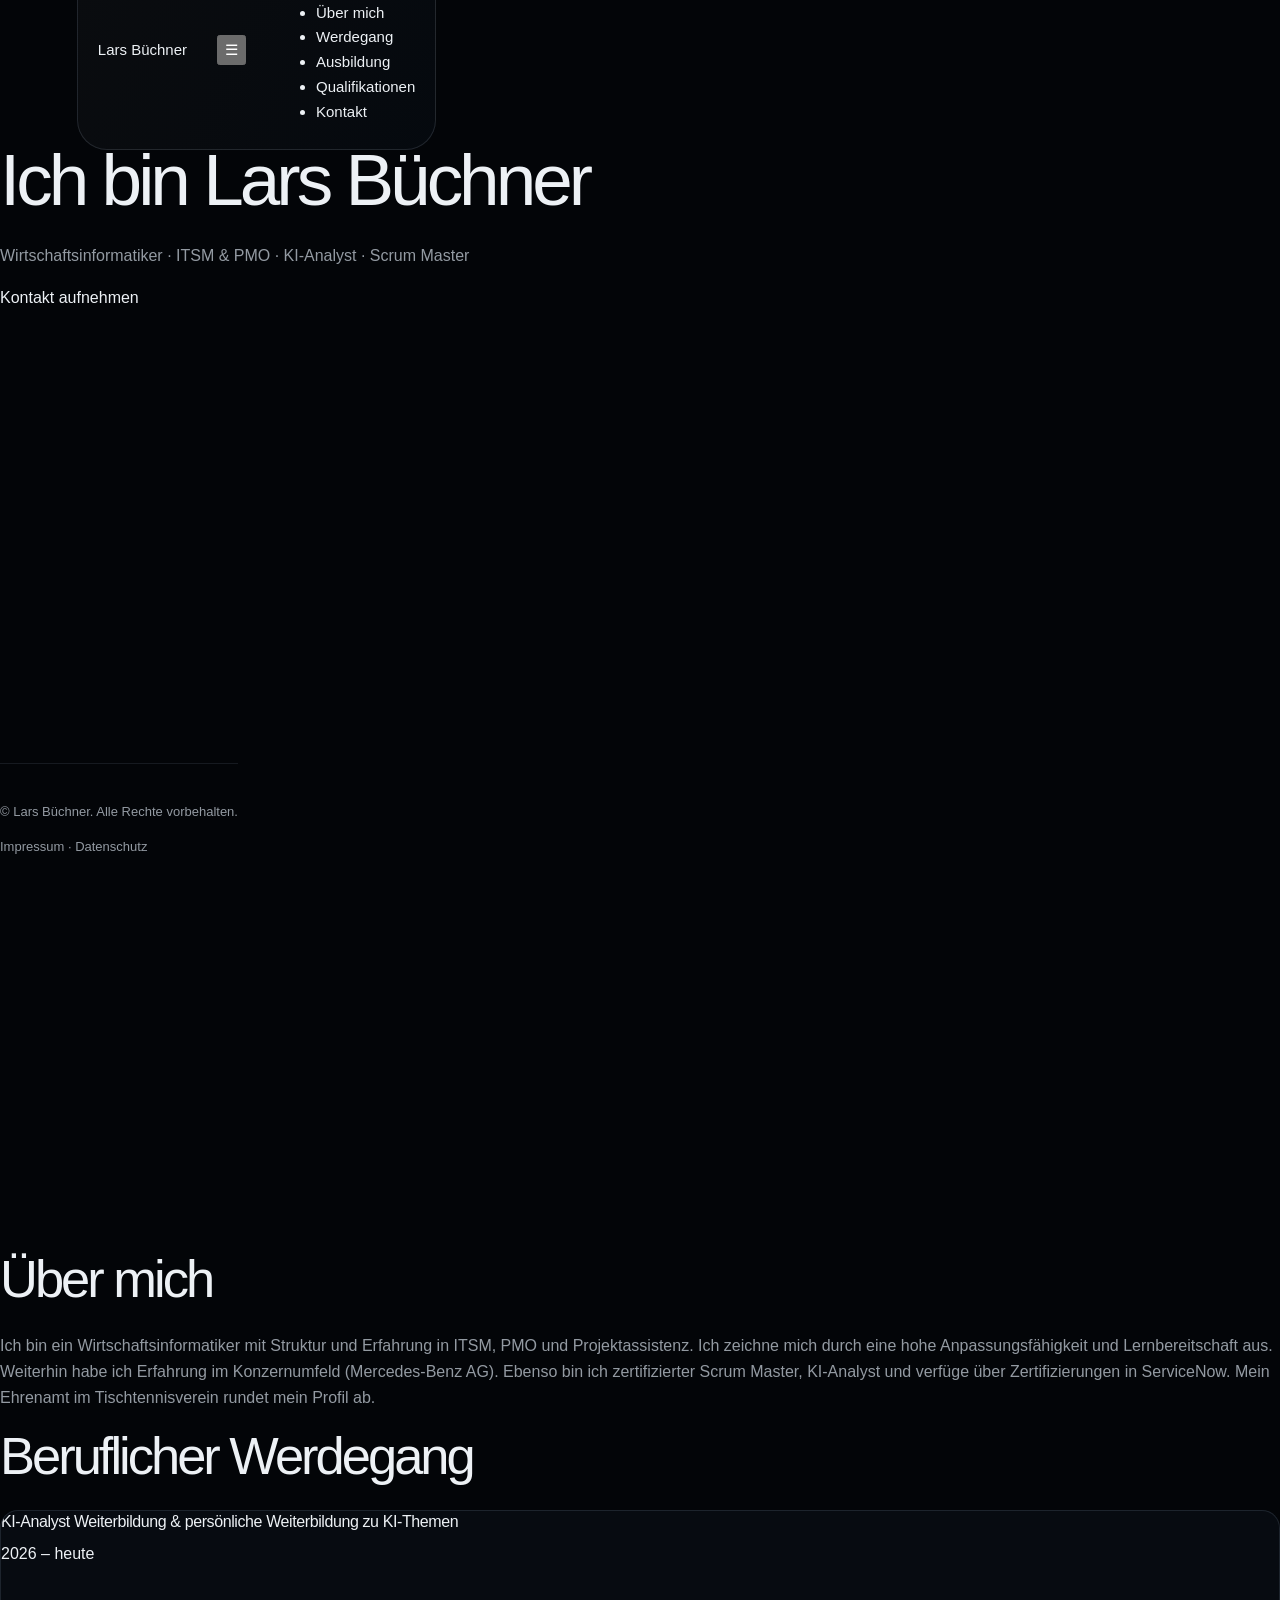
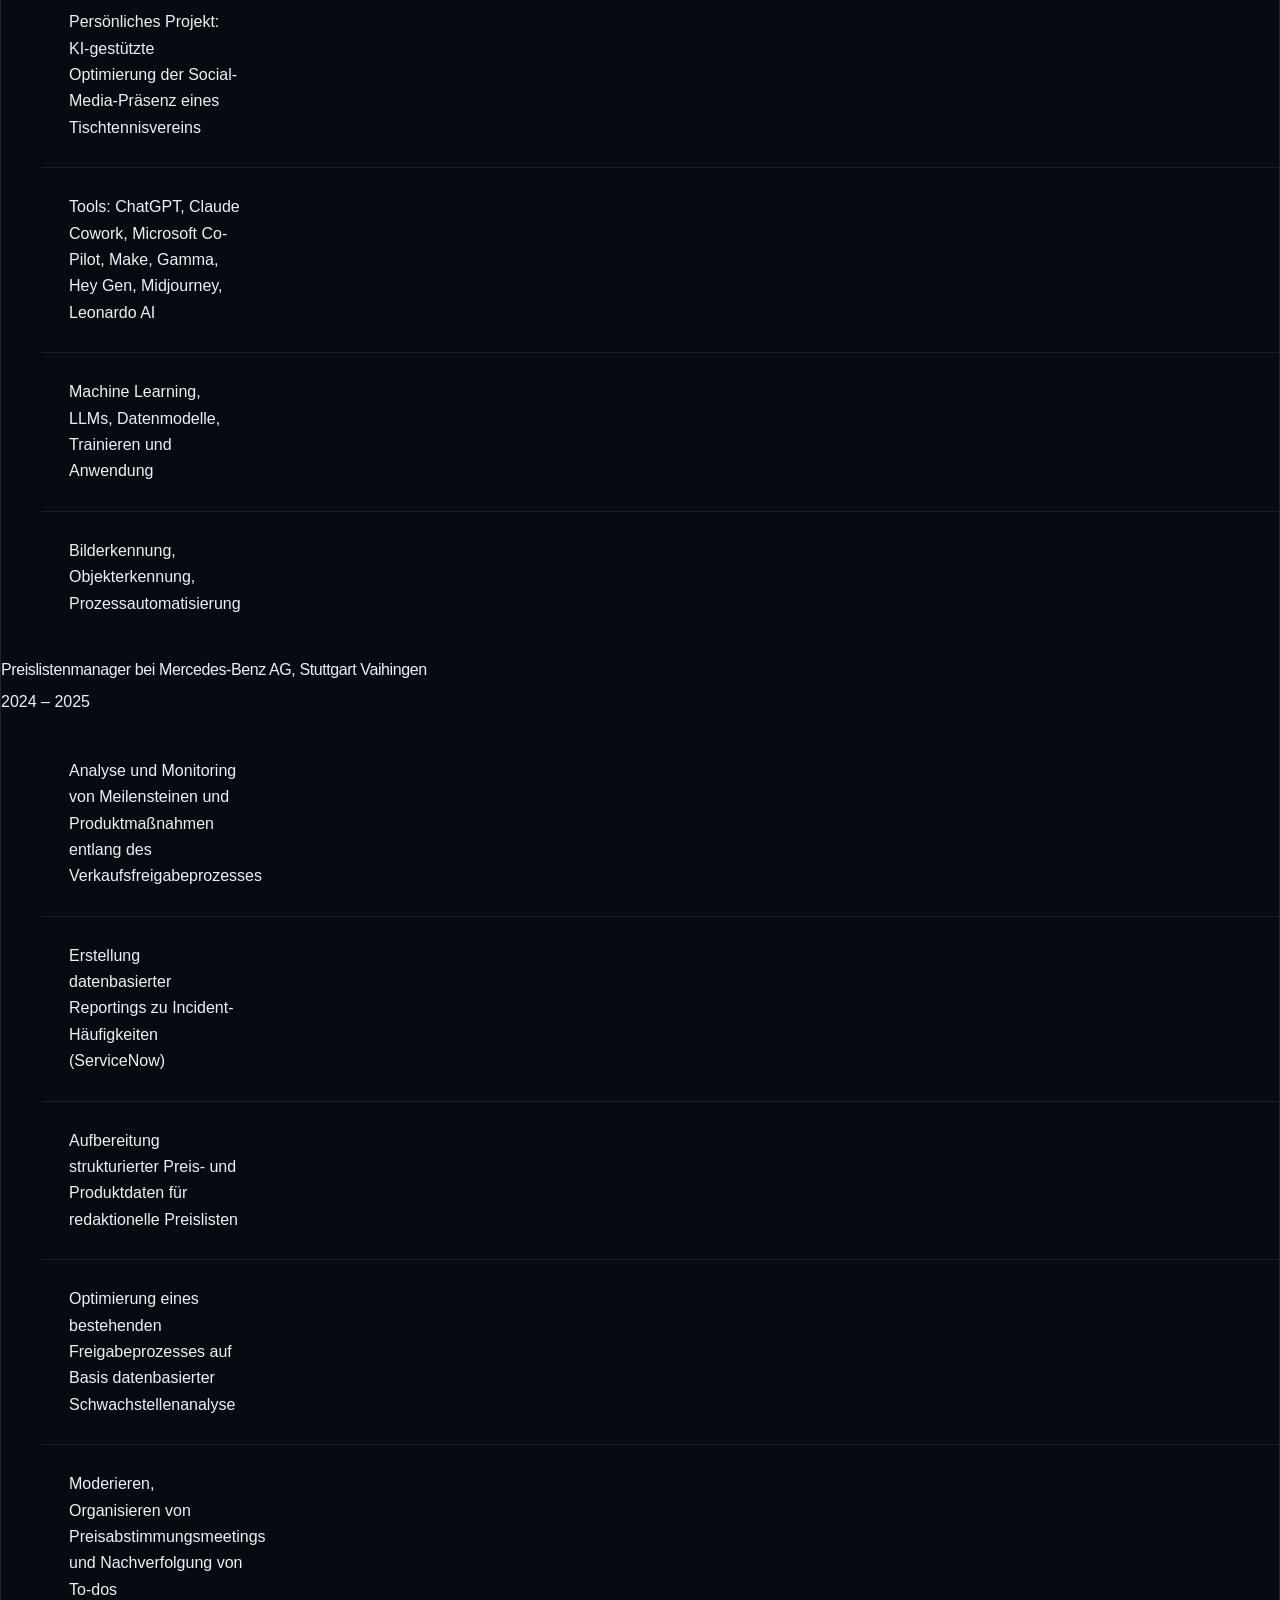
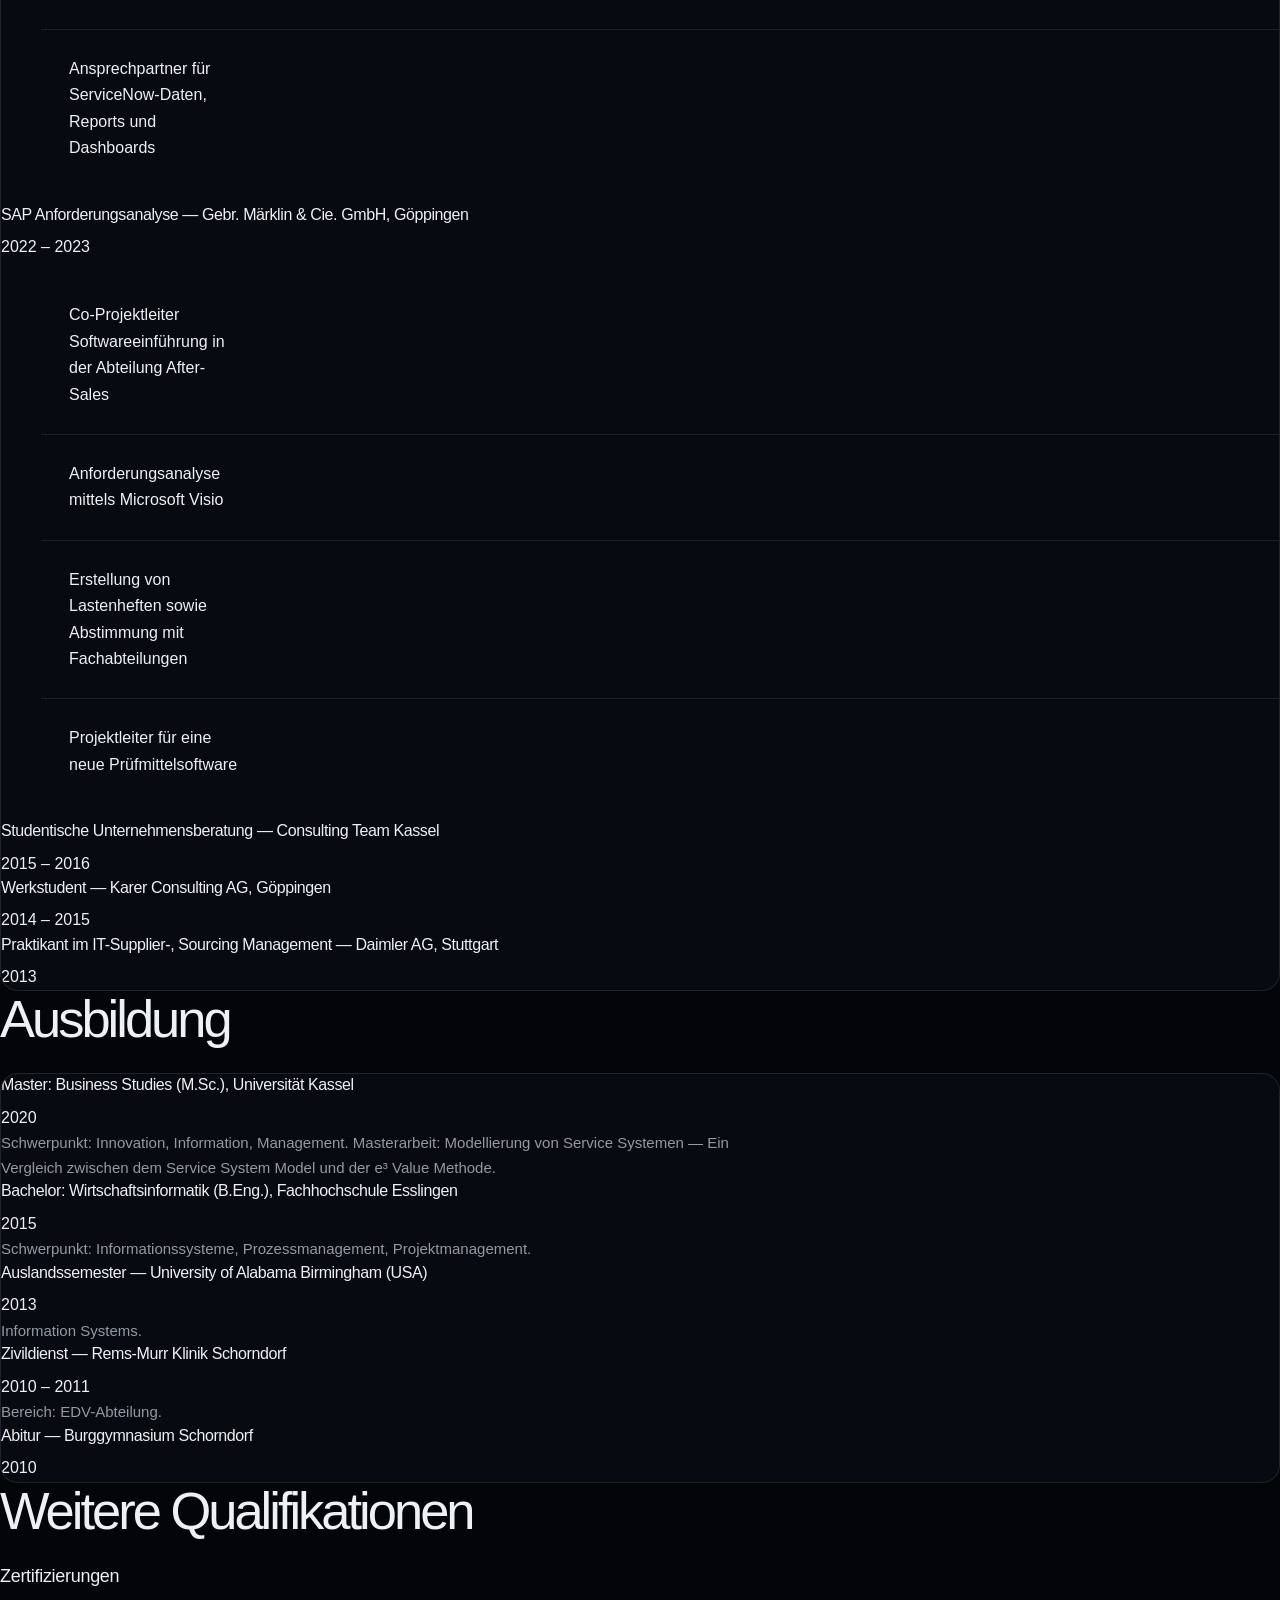
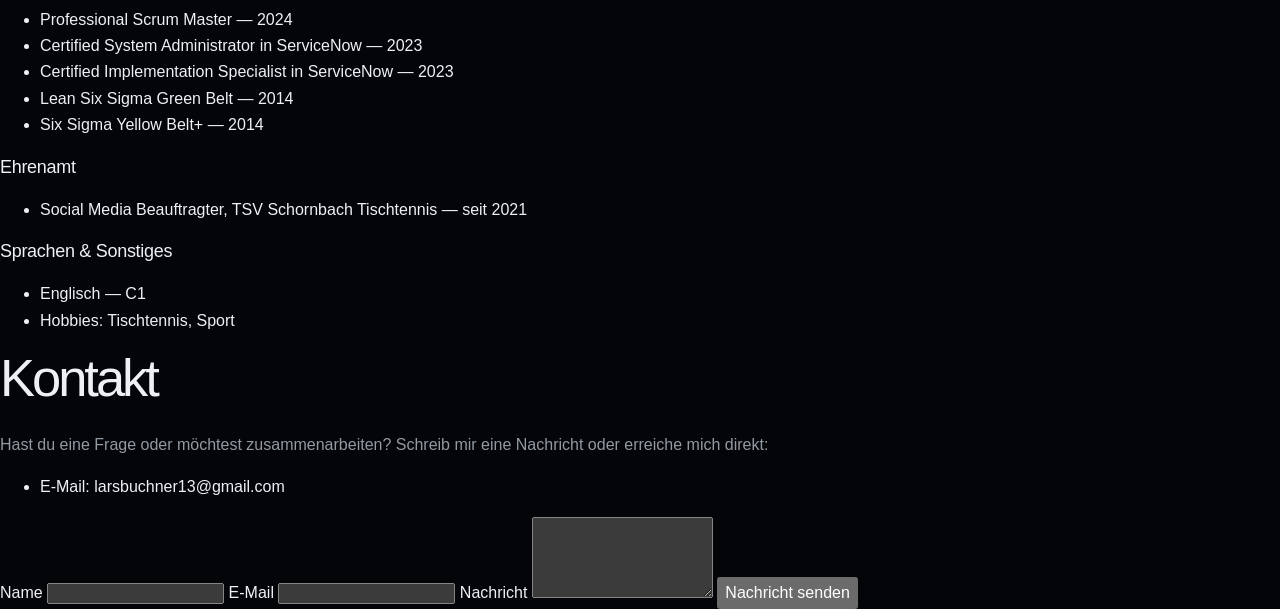
==== commit e8f79a74: "Add privacy link to footer" ====
--- a/index.html
+++ b/index.html
@@ -218,7 +218,7 @@
   <footer class="site-footer">
     <div class="container">
       <p>&copy; <span id="year"></span> Lars Büchner. Alle Rechte vorbehalten.</p>
-      <p><a href="impressum.html">Impressum</a></p>
+      <p><a href="impressum.html">Impressum</a> · <a href="datenschutz.html">Datenschutz</a></p>
     </div>
   </footer>
 
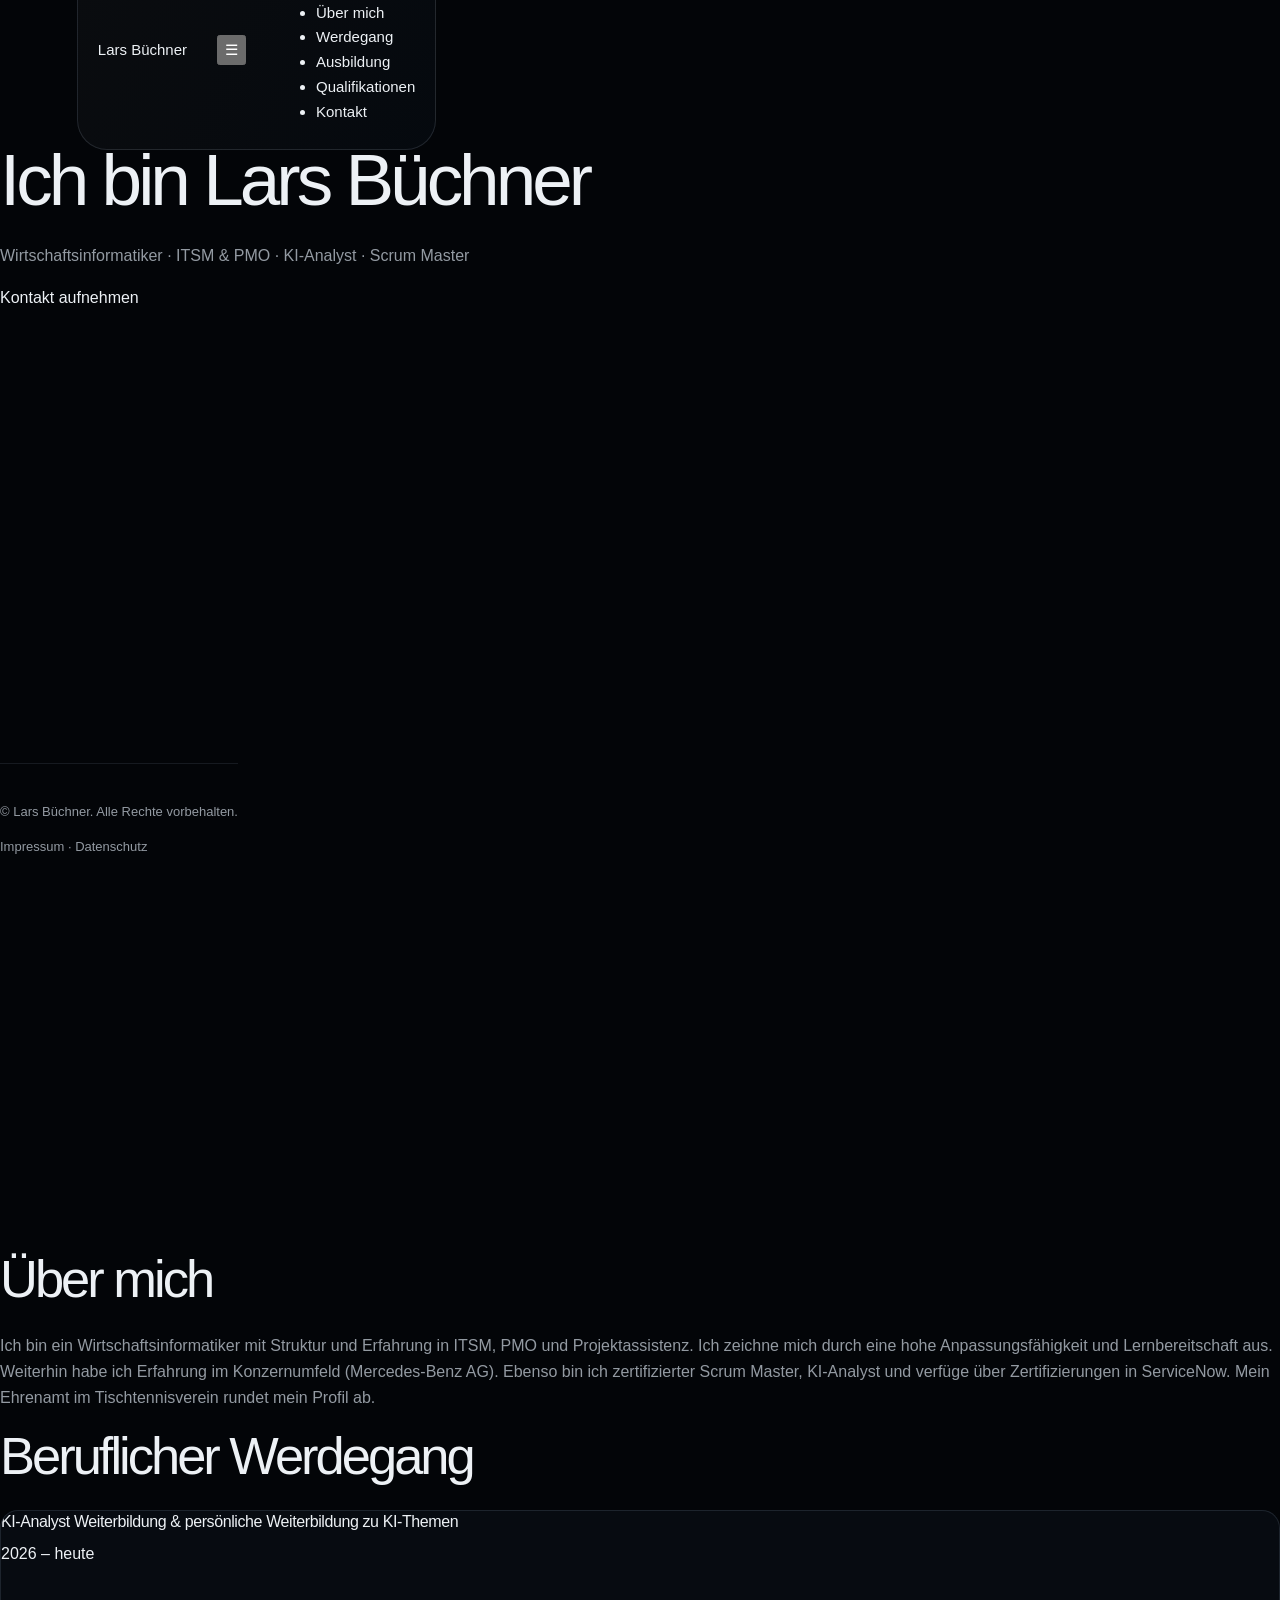
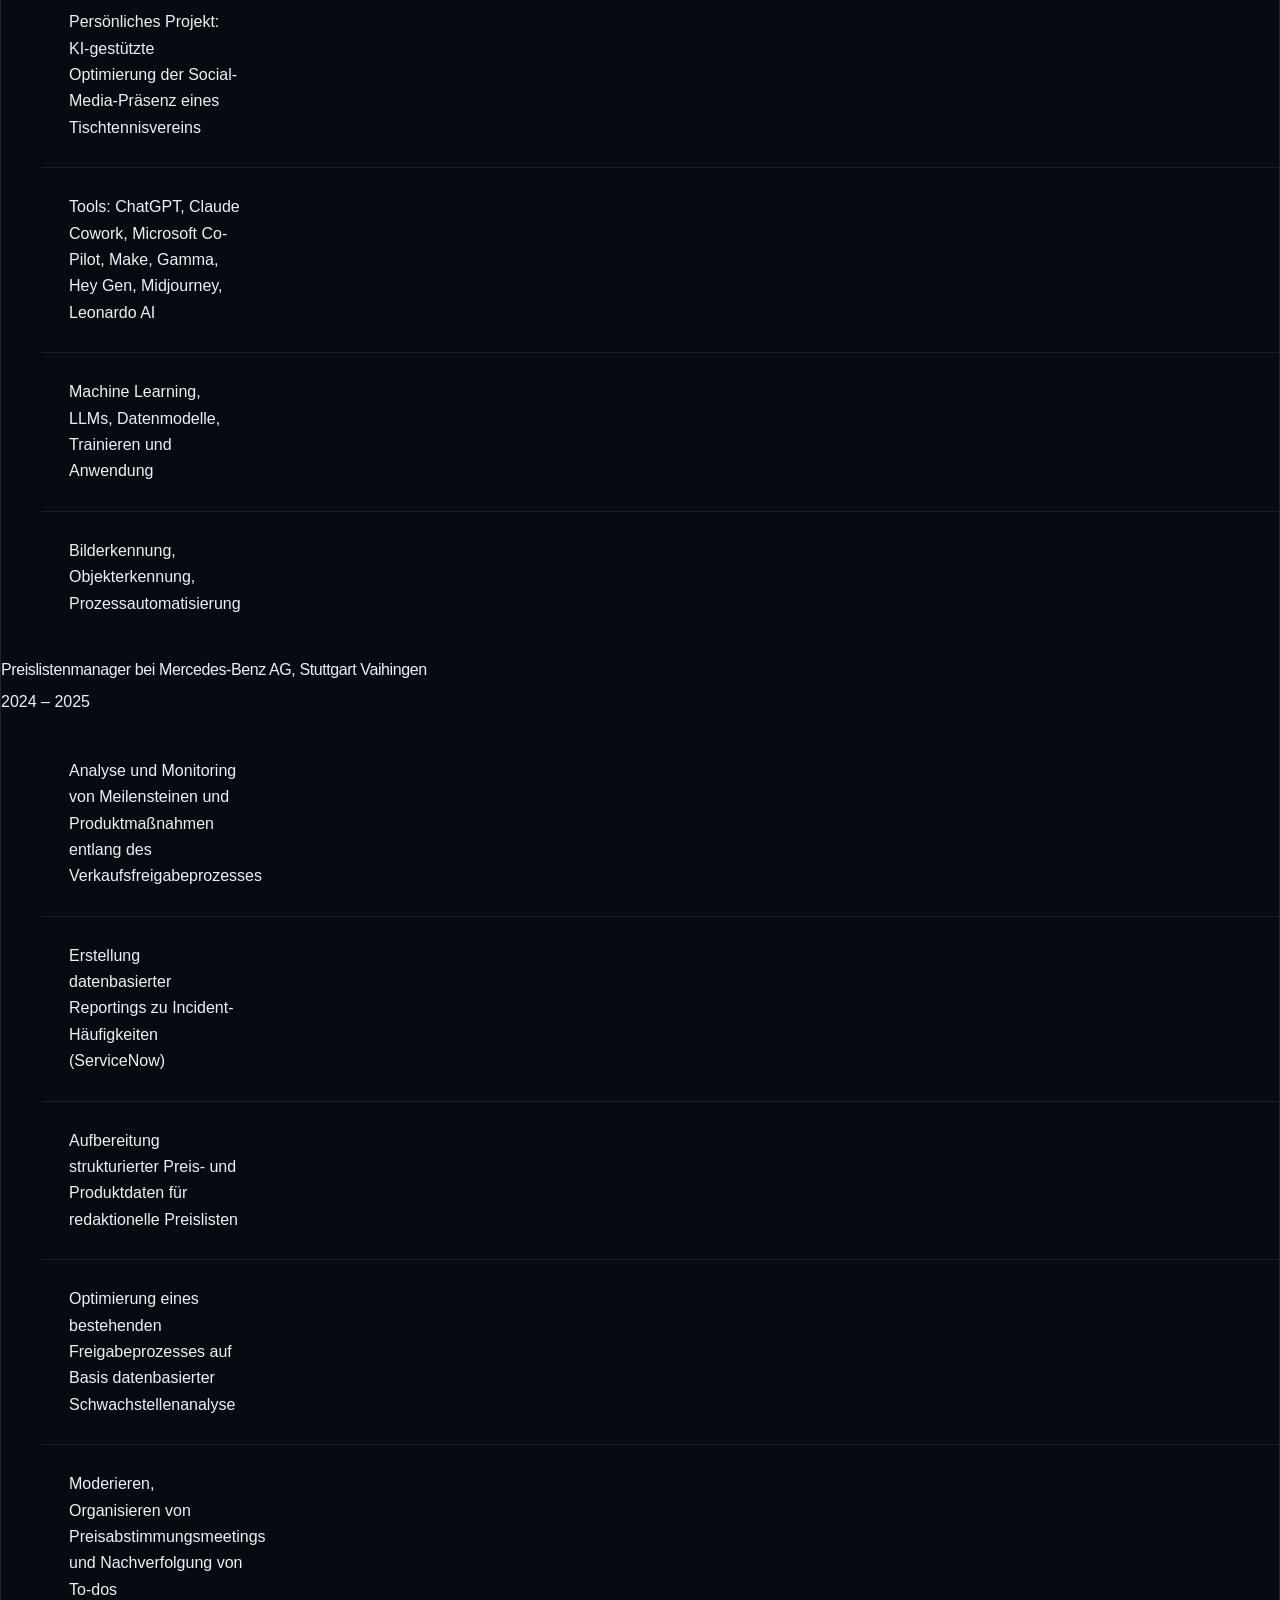
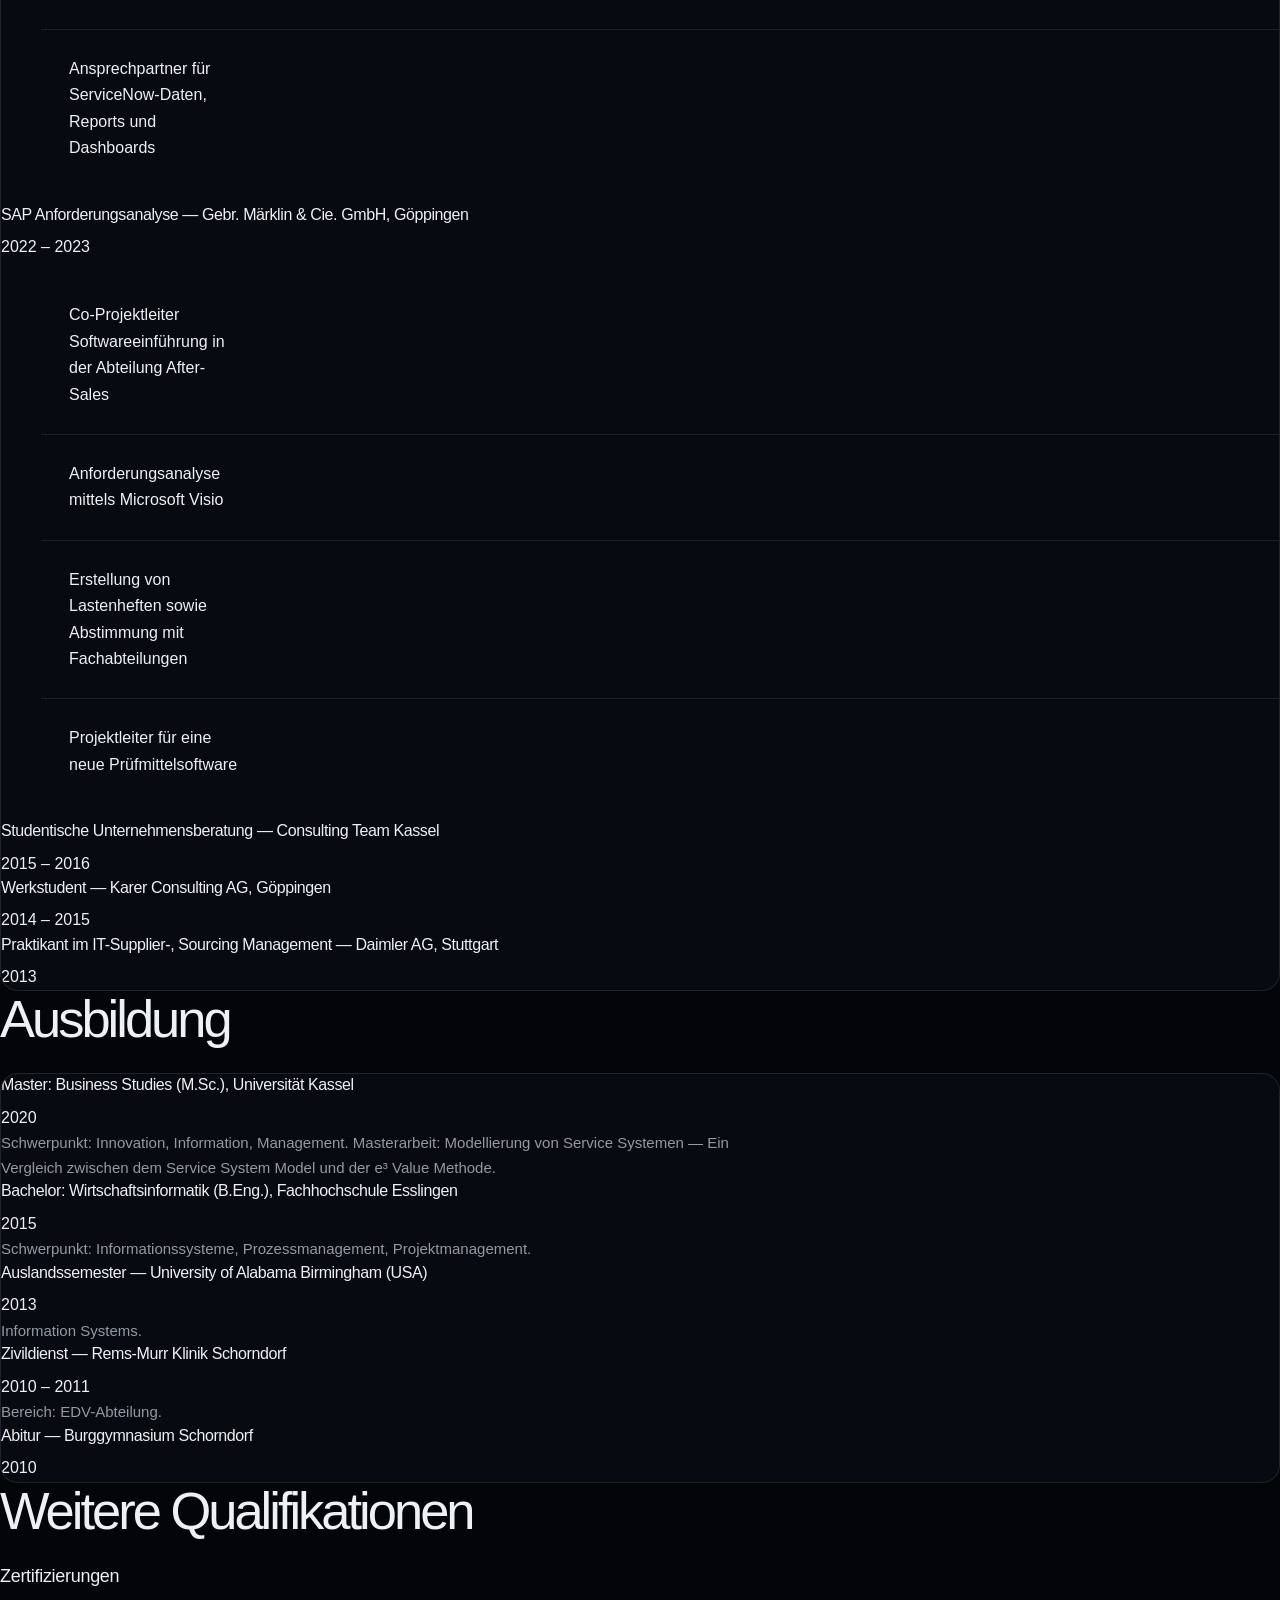
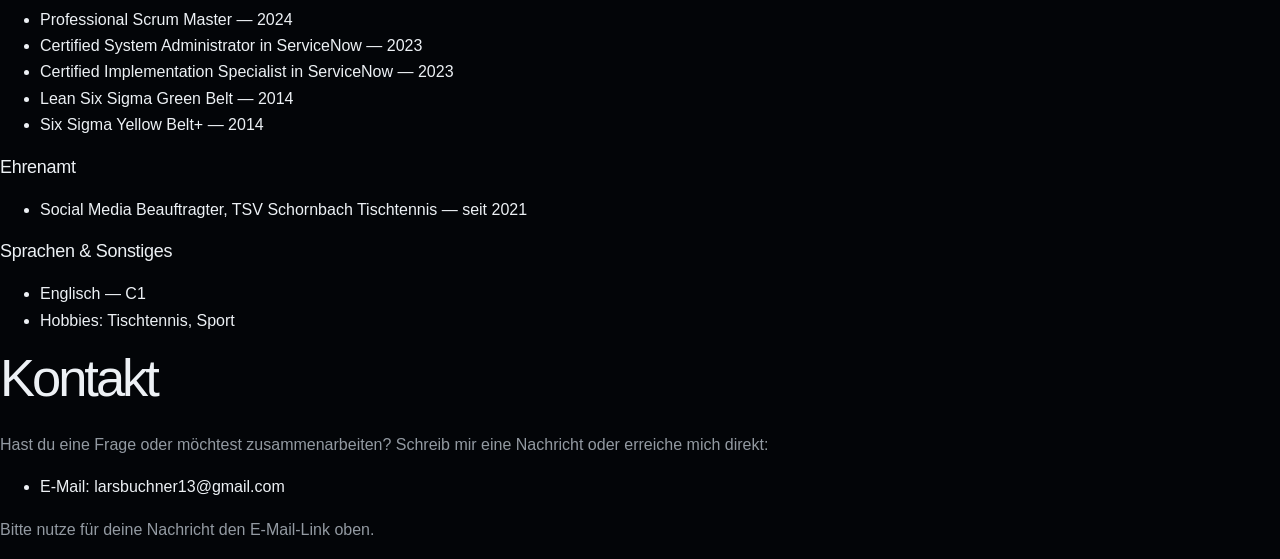
==== commit 7dd17775: "Remove nonfunctional contact form that displayed false success" ====
--- a/index.html
+++ b/index.html
@@ -198,20 +198,7 @@
         <ul class="contact-info">
           <li>E-Mail: <a href="mailto:larsbuchner13@gmail.com">larsbuchner13@gmail.com</a></li>
         </ul>
-        <form class="contact-form" id="contactForm">
-          <label for="name">Name</label>
-          <input type="text" id="name" name="name" required>
-
-          <label for="email">E-Mail</label>
-          <input type="email" id="email" name="email" required>
-
-          <label for="message">Nachricht</label>
-          <textarea id="message" name="message" rows="5" required></textarea>
-
-          <button type="submit" class="btn">Nachricht senden</button>
-        </form>
-        <p id="formStatus" class="form-status" hidden></p>
-      </div>
+        <p>Bitte nutze für deine Nachricht den E-Mail-Link oben.</p>      </div>
     </section>
   </main>
 
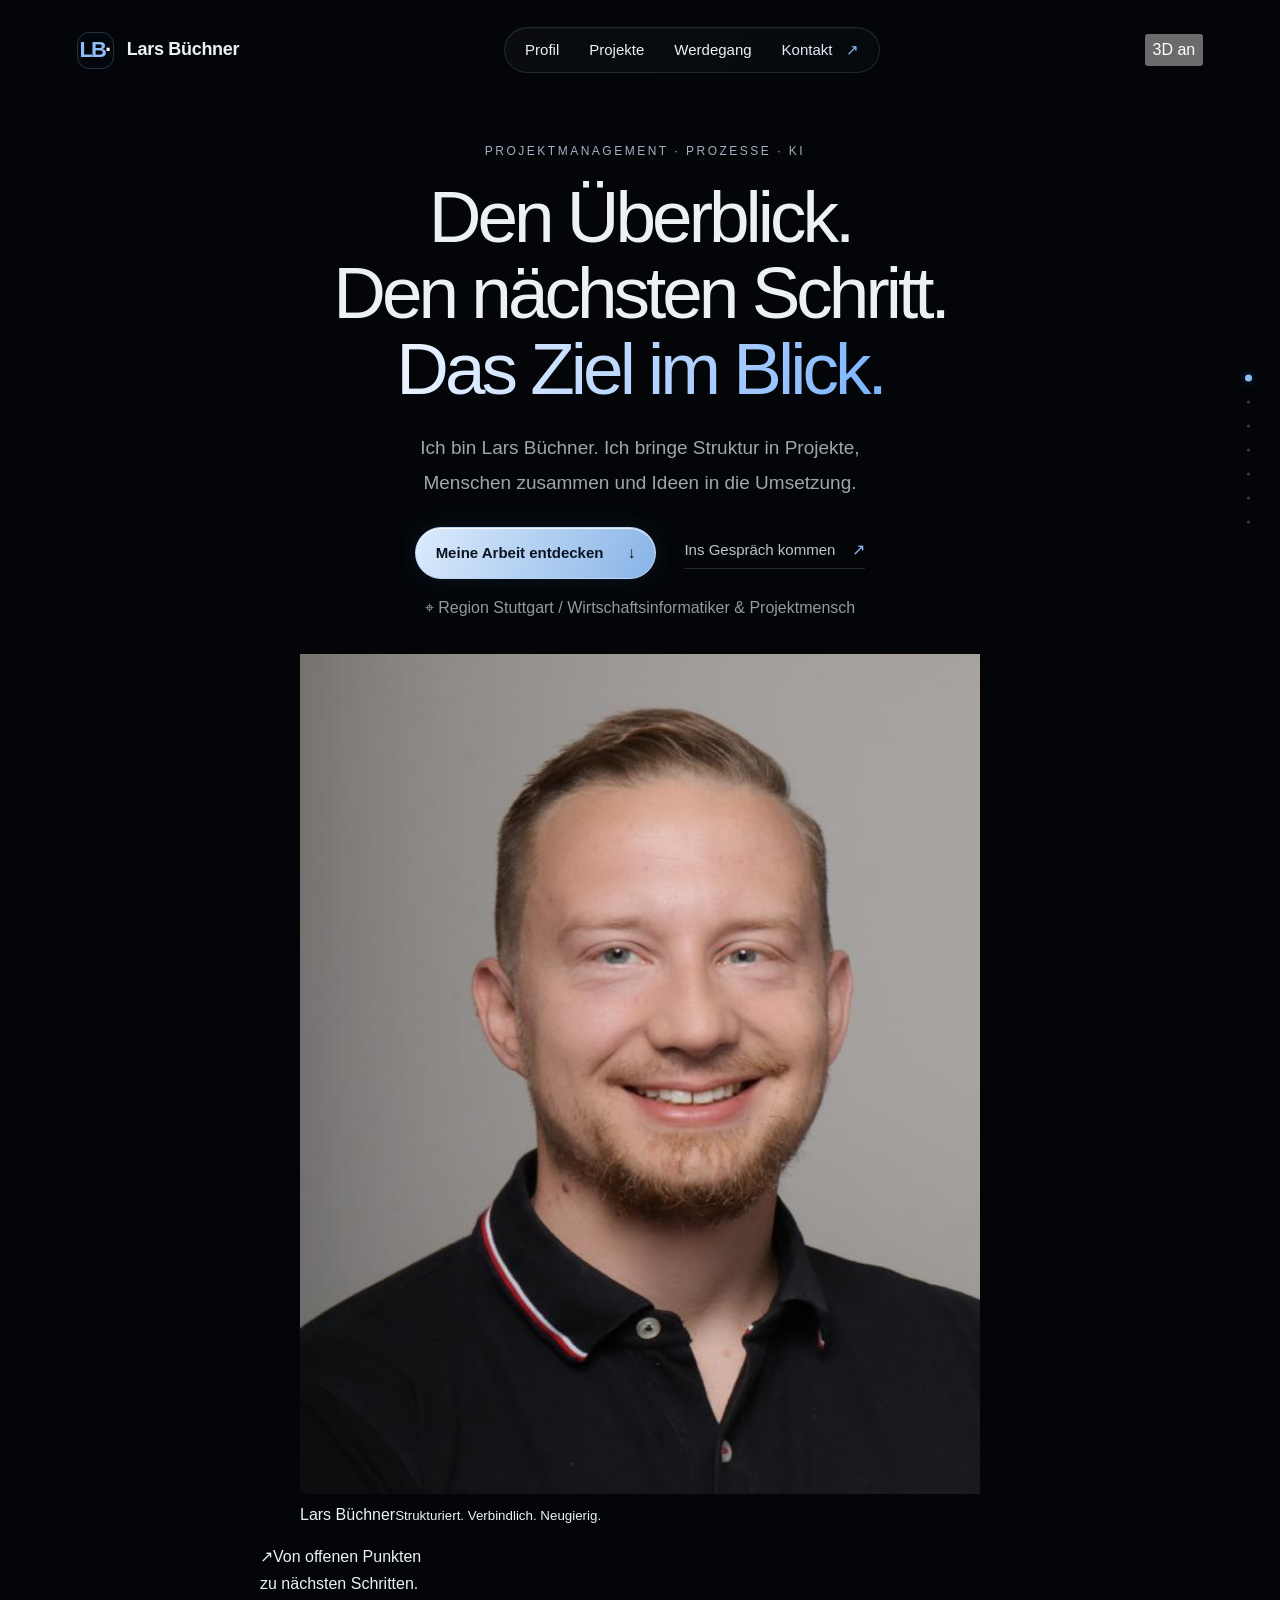
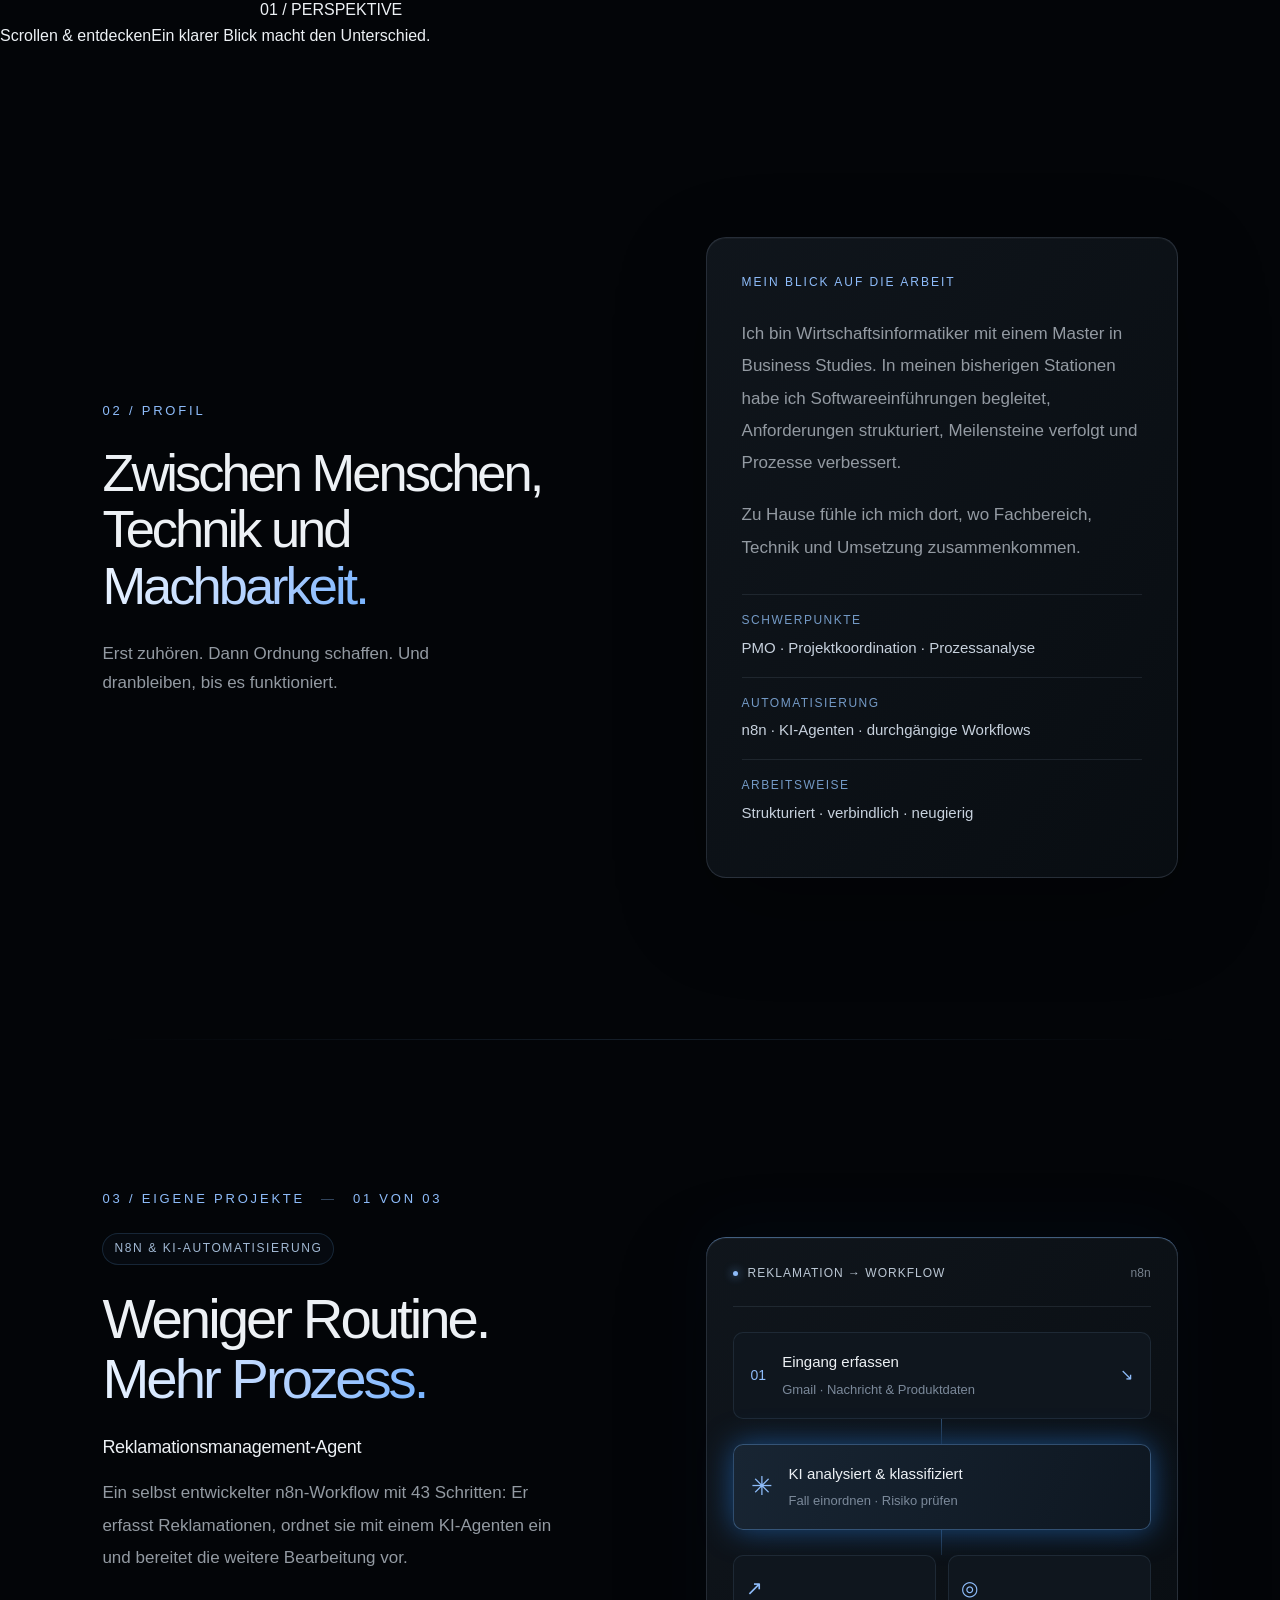
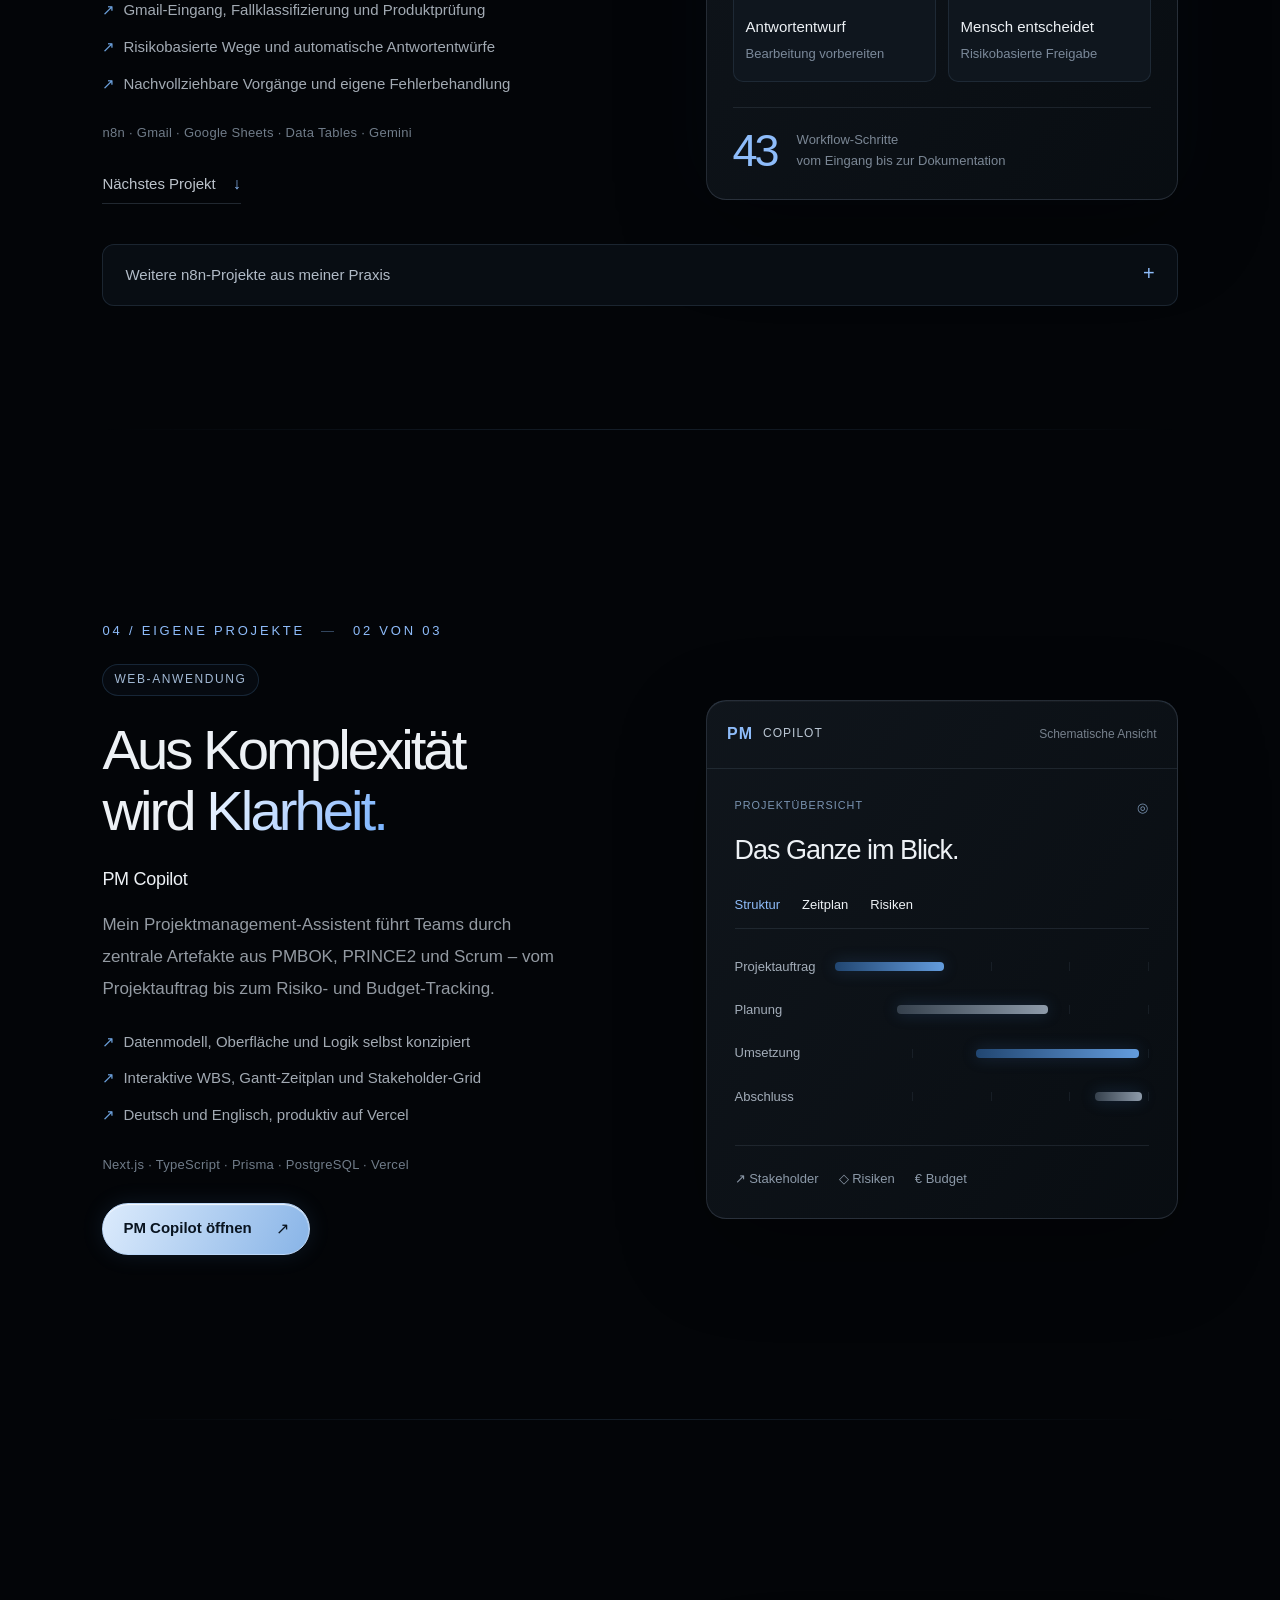
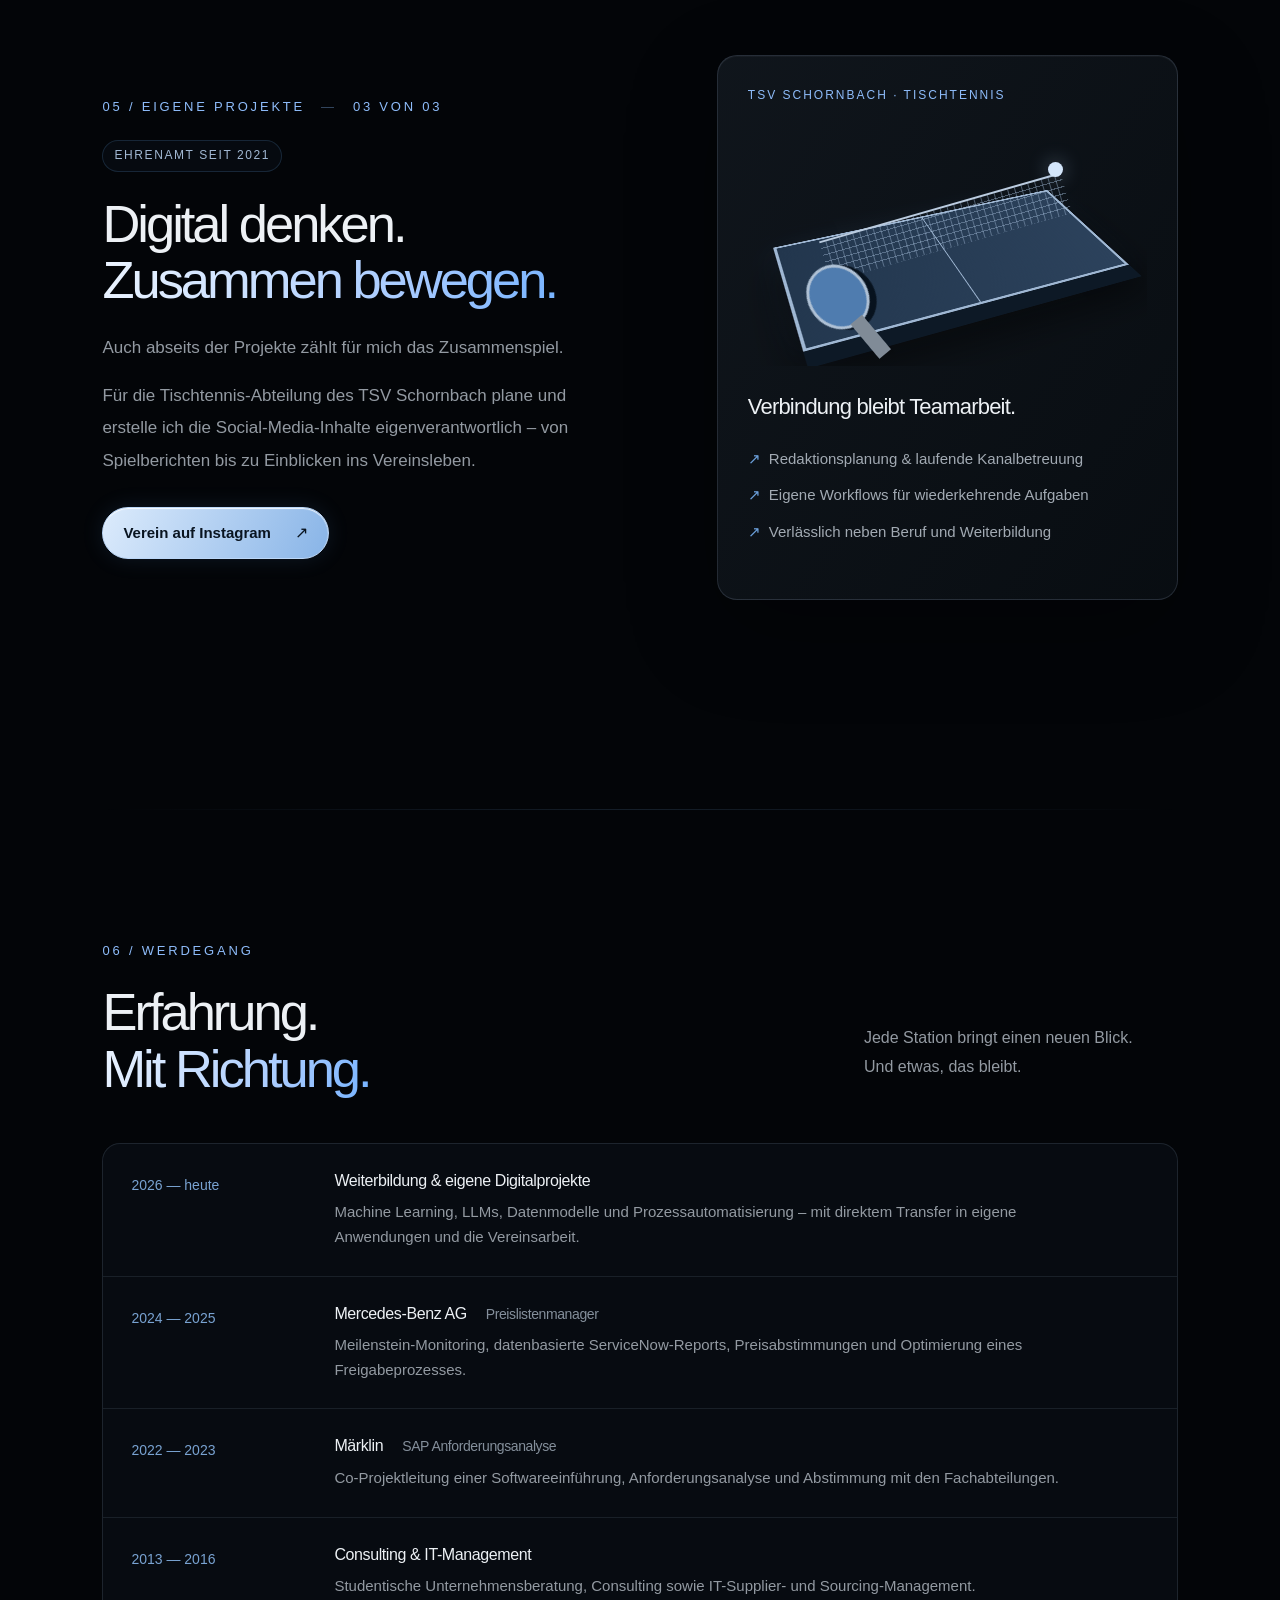
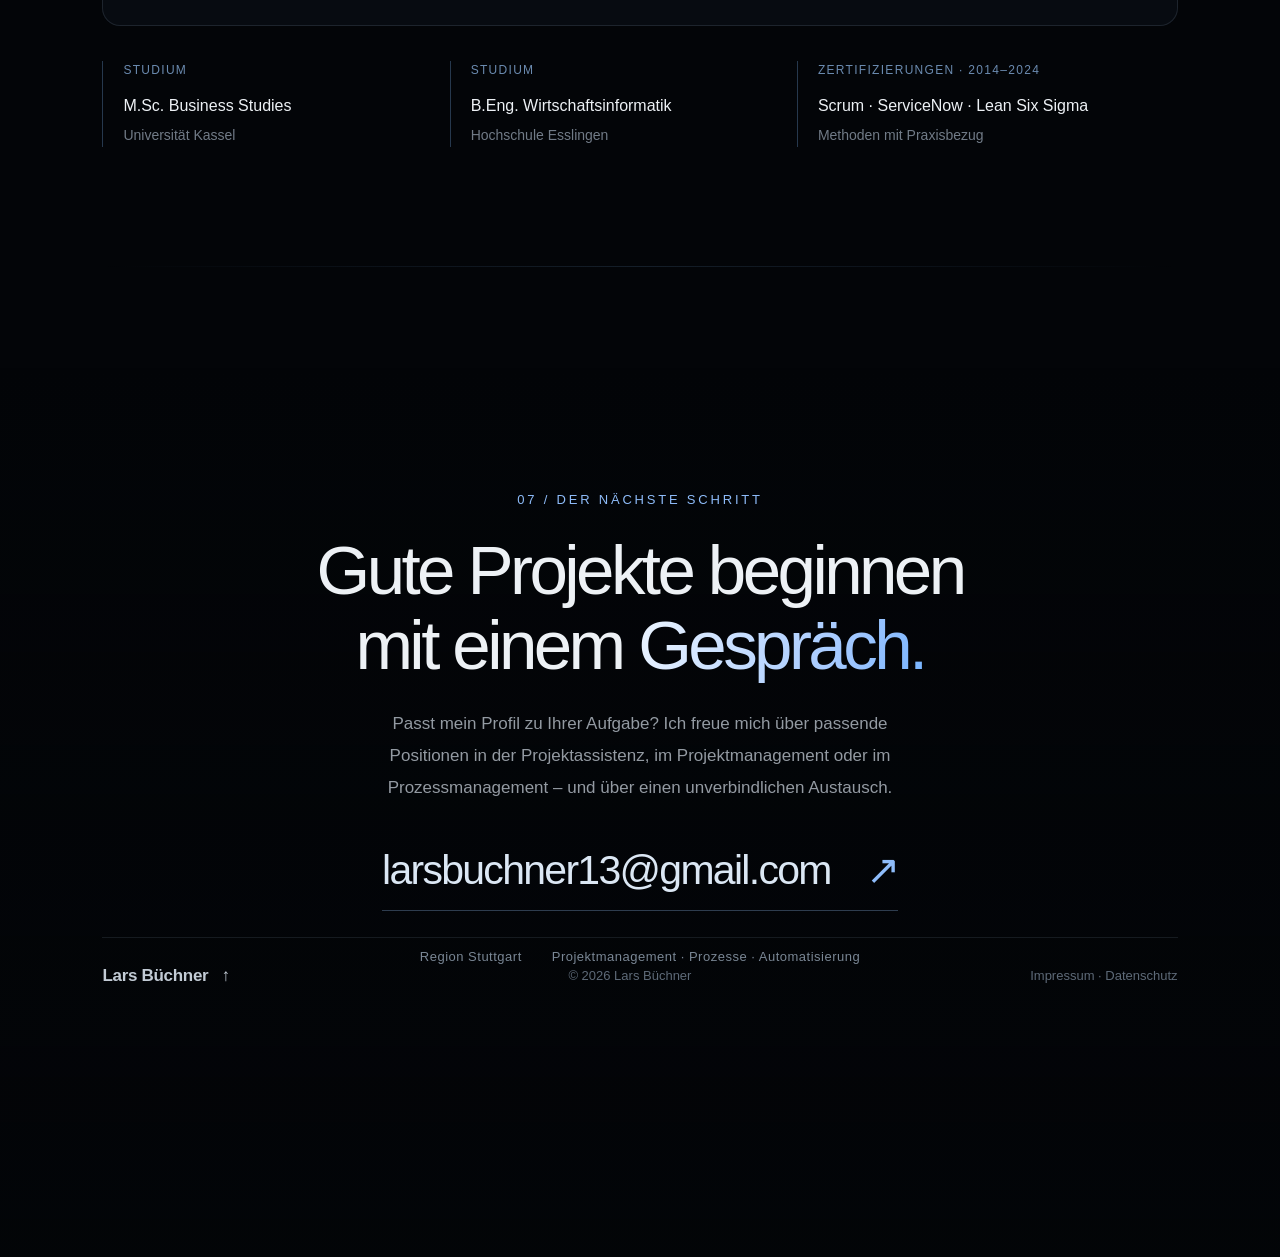
==== commit f361bfbc: "Add legal links to 3D portfolio footer" ====
--- a/index.html
+++ b/index.html
@@ -1,214 +1,24 @@
-<!DOCTYPE html>
+<!doctype html>
 <html lang="de">
 <head>
-  <meta charset="UTF-8">
-  <meta name="viewport" content="width=device-width, initial-scale=1.0">
-  <title>Lars Büchner — Portfolio</title>
-  <link rel="stylesheet" href="assets/css/style.css">
+<meta charset="utf-8"><meta name="viewport" content="width=device-width, initial-scale=1"><meta name="theme-color" content="#101817">
+<meta name="description" content="Lars Büchner – Projektmanagement, Prozessanalyse und KI-Automatisierung. Meine Arbeit, Projekte und mein Werdegang.">
+<title>Lars Büchner – Projekte mit Perspektive</title><link rel="preload" as="image" href="assets/img/architecture.jpg"><link rel="stylesheet" href="assets/css/style.css?v=7"><script src="assets/js/main.js?v=7" defer></script>
 </head>
 <body>
-  <header class="site-header">
-    <nav class="container">
-      <a href="#home" class="logo">Lars Büchner</a>
-      <button class="nav-toggle" id="navToggle" aria-label="Navigation umschalten">&#9776;</button>
-      <ul class="nav-links" id="navLinks">
-        <li><a href="#home">Home</a></li>
-        <li><a href="#about">Über mich</a></li>
-        <li><a href="#experience">Werdegang</a></li>
-        <li><a href="#education">Ausbildung</a></li>
-        <li><a href="#qualifications">Qualifikationen</a></li>
-        <li><a href="#contact">Kontakt</a></li>
-      </ul>
-    </nav>
-  </header>
-
-  <main>
-    <section id="home" class="hero">
-      <div class="container">
-        <h1>Ich bin Lars Büchner</h1>
-        <p class="subtitle">Wirtschaftsinformatiker &middot; ITSM &amp; PMO &middot; KI-Analyst &middot; Scrum Master</p>
-        <a href="#contact" class="btn">Kontakt aufnehmen</a>
-      </div>
-    </section>
-
-    <section id="about" class="section">
-      <div class="container">
-        <h2>Über mich</h2>
-        <p>
-          Ich bin ein  Wirtschaftsinformatiker mit Struktur und Erfahrung in ITSM, PMO
-          und Projektassistenz. Ich zeichne mich durch eine hohe Anpassungsfähigkeit und
-          Lernbereitschaft aus. Weiterhin habe ich Erfahrung im Konzernumfeld
-          (Mercedes-Benz AG). Ebenso bin ich zertifizierter Scrum Master, KI-Analyst und
-          verfüge über Zertifizierungen in ServiceNow. Mein Ehrenamt im Tischtennisverein
-          rundet mein Profil ab.
-        </p>
-      </div>
-    </section>
-
-    <section id="experience" class="section alt">
-      <div class="container">
-        <h2>Beruflicher Werdegang</h2>
-        <div class="timeline">
-          <article class="timeline-item">
-            <div class="timeline-header">
-              <h3>KI-Analyst Weiterbildung &amp; persönliche Weiterbildung zu KI-Themen</h3>
-              <span class="timeline-date">2026 – heute</span>
-            </div>
-            <ul>
-              <li>Persönliches Projekt: KI-gestützte Optimierung der Social-Media-Präsenz eines Tischtennisvereins</li>
-              <li>Tools: ChatGPT, Claude Cowork, Microsoft Co-Pilot, Make, Gamma, Hey Gen, Midjourney, Leonardo AI</li>
-              <li>Machine Learning, LLMs, Datenmodelle, Trainieren und Anwendung</li>
-              <li>Bilderkennung, Objekterkennung, Prozessautomatisierung</li>
-            </ul>
-          </article>
-
-          <article class="timeline-item">
-            <div class="timeline-header">
-              <h3>Preislistenmanager bei Mercedes-Benz AG, Stuttgart Vaihingen</h3>
-              <span class="timeline-date">2024 – 2025</span>
-            </div>
-            <ul>
-              <li>Analyse und Monitoring von Meilensteinen und Produktmaßnahmen entlang des Verkaufsfreigabeprozesses</li>
-              <li>Erstellung datenbasierter Reportings zu Incident-Häufigkeiten (ServiceNow)</li>
-              <li>Aufbereitung strukturierter Preis- und Produktdaten für redaktionelle Preislisten</li>
-              <li>Optimierung eines bestehenden Freigabeprozesses auf Basis datenbasierter Schwachstellenanalyse</li>
-              <li>Moderieren, Organisieren von Preisabstimmungsmeetings und Nachverfolgung von To-dos</li>
-              <li>Ansprechpartner für ServiceNow-Daten, Reports und Dashboards</li>
-            </ul>
-          </article>
-
-          <article class="timeline-item">
-            <div class="timeline-header">
-              <h3>SAP Anforderungsanalyse — Gebr. Märklin &amp; Cie. GmbH, Göppingen</h3>
-              <span class="timeline-date">2022 – 2023</span>
-            </div>
-            <ul>
-              <li>Co-Projektleiter Softwareeinführung in der Abteilung After-Sales</li>
-              <li>Anforderungsanalyse mittels Microsoft Visio</li>
-              <li>Erstellung von Lastenheften sowie Abstimmung mit Fachabteilungen</li>
-              <li>Projektleiter für eine neue Prüfmittelsoftware</li>
-            </ul>
-          </article>
-
-          <article class="timeline-item">
-            <div class="timeline-header">
-              <h3>Studentische Unternehmensberatung — Consulting Team Kassel</h3>
-              <span class="timeline-date">2015 – 2016</span>
-            </div>
-          </article>
-
-          <article class="timeline-item">
-            <div class="timeline-header">
-              <h3>Werkstudent — Karer Consulting AG, Göppingen</h3>
-              <span class="timeline-date">2014 – 2015</span>
-            </div>
-          </article>
-
-          <article class="timeline-item">
-            <div class="timeline-header">
-              <h3>Praktikant im IT-Supplier-, Sourcing Management — Daimler AG, Stuttgart</h3>
-              <span class="timeline-date">2013</span>
-            </div>
-          </article>
-        </div>
-      </div>
-    </section>
-
-    <section id="education" class="section">
-      <div class="container">
-        <h2>Ausbildung</h2>
-        <div class="timeline">
-          <article class="timeline-item">
-            <div class="timeline-header">
-              <h3>Master: Business Studies (M.Sc.), Universität Kassel</h3>
-              <span class="timeline-date">2020</span>
-            </div>
-            <p>Schwerpunkt: Innovation, Information, Management. Masterarbeit: Modellierung von Service Systemen — Ein Vergleich zwischen dem Service System Model und der e³ Value Methode.</p>
-          </article>
-
-          <article class="timeline-item">
-            <div class="timeline-header">
-              <h3>Bachelor: Wirtschaftsinformatik (B.Eng.), Fachhochschule Esslingen</h3>
-              <span class="timeline-date">2015</span>
-            </div>
-            <p>Schwerpunkt: Informationssysteme, Prozessmanagement, Projektmanagement.</p>
-          </article>
-
-          <article class="timeline-item">
-            <div class="timeline-header">
-              <h3>Auslandssemester — University of Alabama Birmingham (USA)</h3>
-              <span class="timeline-date">2013</span>
-            </div>
-            <p>Information Systems.</p>
-          </article>
-
-          <article class="timeline-item">
-            <div class="timeline-header">
-              <h3>Zivildienst — Rems-Murr Klinik Schorndorf</h3>
-              <span class="timeline-date">2010 – 2011</span>
-            </div>
-            <p>Bereich: EDV-Abteilung.</p>
-          </article>
-
-          <article class="timeline-item">
-            <div class="timeline-header">
-              <h3>Abitur — Burggymnasium Schorndorf</h3>
-              <span class="timeline-date">2010</span>
-            </div>
-          </article>
-        </div>
-      </div>
-    </section>
-
-    <section id="qualifications" class="section alt">
-      <div class="container">
-        <h2>Weitere Qualifikationen</h2>
-        <div class="qual-grid">
-          <div class="qual-card">
-            <h3>Zertifizierungen</h3>
-            <ul>
-              <li>Professional Scrum Master — 2024</li>
-              <li>Certified System Administrator in ServiceNow — 2023</li>
-              <li>Certified Implementation Specialist in ServiceNow — 2023</li>
-              <li>Lean Six Sigma Green Belt — 2014</li>
-              <li>Six Sigma Yellow Belt+ — 2014</li>
-            </ul>
-          </div>
-          <div class="qual-card">
-            <h3>Ehrenamt</h3>
-            <ul>
-              <li>Social Media Beauftragter, TSV Schornbach Tischtennis — seit 2021</li>
-            </ul>
-          </div>
-          <div class="qual-card">
-            <h3>Sprachen &amp; Sonstiges</h3>
-            <ul>
-              <li>Englisch — C1</li>
-              <li>Hobbies: Tischtennis, Sport</li>
-            </ul>
-          </div>
-        </div>
-      </div>
-    </section>
-
-    <section id="contact" class="section">
-      <div class="container">
-        <h2>Kontakt</h2>
-        <p>Hast du eine Frage oder möchtest zusammenarbeiten? Schreib mir eine Nachricht oder erreiche mich direkt:</p>
-        <ul class="contact-info">
-          <li>E-Mail: <a href="mailto:larsbuchner13@gmail.com">larsbuchner13@gmail.com</a></li>
-        </ul>
-        <p>Bitte nutze für deine Nachricht den E-Mail-Link oben.</p>      </div>
-    </section>
-  </main>
-
-  <footer class="site-footer">
-    <div class="container">
-      <p>&copy; <span id="year"></span> Lars Büchner. Alle Rechte vorbehalten.</p>
-      <p><a href="impressum.html">Impressum</a> · <a href="datenschutz.html">Datenschutz</a></p>
-    </div>
-  </footer>
-
-  <script src="assets/js/main.js"></script>
-</body>
-</html>
+<a class="skip-link" href="#main">Zum Inhalt</a>
+<div class="landscape" aria-hidden="true">
+<div class="backdrop active" style="background-image:url('assets/img/architecture.jpg')"></div><div class="backdrop" style="background-image:url('assets/img/workspace.jpg')"></div><div class="backdrop" style="background-image:url('assets/img/technology.jpg')"></div><div class="backdrop" style="background-image:url('assets/img/planning.jpg')"></div><div class="backdrop" style="background-image:url('assets/img/community.jpg')"></div><div class="backdrop" style="background-image:url('assets/img/journey.jpg')"></div><div class="backdrop" style="background-image:url('assets/img/horizon.jpg')"></div><div class="shade"></div><div class="grain"></div>
+</div>
+<header class="site-header"><a class="wordmark" href="#top" aria-label="Lars Büchner – zur Startseite"><span class="monogram">LB<span>·</span></span><span>Lars Büchner</span></a><nav aria-label="Hauptnavigation"><a href="#profil">Profil</a><a href="#projekte">Projekte</a><a href="#werdegang">Werdegang</a><a class="nav-contact" href="#kontakt">Kontakt <span aria-hidden="true">↗</span></a></nav><button class="motion-toggle" type="button" aria-pressed="true" title="Räumliche Bewegung umschalten">3D <span class="toggle-dot"></span><span class="motion-state">an</span></button></header>
+<nav class="chapter-nav" aria-label="Abschnitte"><a href="#top" class="active" aria-label="01 – Start" aria-current="location"><span>Start</span></a><a href="#profil" aria-label="02 – Profil"><span>Profil</span></a><a href="#projekte" aria-label="03 – Automatisierung"><span>Automatisierung</span></a><a href="#copilot" aria-label="04 – PM Copilot"><span>PM Copilot</span></a><a href="#verein" aria-label="05 – Ehrenamt"><span>Ehrenamt</span></a><a href="#werdegang" aria-label="06 – Werdegang"><span>Werdegang</span></a><a href="#kontakt" aria-label="07 – Kontakt"><span>Kontakt</span></a></nav>
+<main id="main">
+<section class="scene hero" id="top" data-scene="0" aria-labelledby="hero-title"><div class="hero-layout content"><div class="hero-copy"><p class="eyebrow"><span class="line"></span> Projektmanagement · Prozesse · KI</p><h1 id="hero-title">Den Überblick.<br>Den nächsten Schritt.<br><em>Das Ziel im Blick.</em></h1><p class="intro">Ich bin Lars Büchner. Ich bringe Struktur in Projekte, Menschen zusammen und Ideen in die Umsetzung.</p><div class="actions"><a class="button" href="#projekte">Meine Arbeit entdecken <span aria-hidden="true">↓</span></a><a class="text-link" href="#kontakt">Ins Gespräch kommen <span aria-hidden="true">↗</span></a></div><p class="location"><span aria-hidden="true">⌖</span> Region Stuttgart <span class="separator">/</span> Wirtschaftsinformatiker & Projektmensch</p></div><div class="portrait-stage depth"><div class="portrait-outline" aria-hidden="true"></div><figure class="portrait"><img src="assets/img/portrait.jpg" width="680" height="840" alt="Lars Büchner" fetchpriority="high"><figcaption><span>Lars Büchner</span><small>Strukturiert. Verbindlich. Neugierig.</small></figcaption></figure><div class="floating-note"><span class="note-icon" aria-hidden="true">↗</span><span>Von offenen Punkten<br>zu nächsten Schritten.</span></div><span class="portrait-index" aria-hidden="true">01 / PERSPEKTIVE</span></div></div><div class="scene-bottom"><a href="#profil" class="scroll-cue"><span class="scroll-line"></span> Scrollen & entdecken</a><span>Ein klarer Blick macht den Unterschied.</span></div></section>
+<section class="scene" id="profil" data-scene="1" aria-labelledby="profile-title"><div class="content profile-layout"><div><p class="eyebrow">02 / Profil</p><h2 id="profile-title">Zwischen Menschen,<br>Technik und<br><em>Machbarkeit.</em></h2><p class="section-lead">Erst zuhören. Dann Ordnung schaffen. Und dranbleiben, bis es funktioniert.</p></div><div class="glass profile-panel depth"><span class="panel-label">Mein Blick auf die Arbeit</span><p>Ich bin Wirtschaftsinformatiker mit einem Master in Business Studies. In meinen bisherigen Stationen habe ich Softwareeinführungen begleitet, Anforderungen strukturiert, Meilensteine verfolgt und Prozesse verbessert.</p><p>Zu Hause fühle ich mich dort, wo Fachbereich, Technik und Umsetzung zusammenkommen.</p><dl class="facts"><div><dt>Schwerpunkte</dt><dd>PMO · Projektkoordination · Prozessanalyse</dd></div><div><dt>Automatisierung</dt><dd>n8n · KI-Agenten · durchgängige Workflows</dd></div><div><dt>Arbeitsweise</dt><dd>Strukturiert · verbindlich · neugierig</dd></div></dl></div></div></section>
+<section class="scene project" id="projekte" data-scene="2" aria-labelledby="automation-title"><div class="content"><p class="eyebrow">03 / Eigene Projekte <span class="eyebrow-divider">—</span> 01 von 03</p><div class="project-layout"><div class="project-copy"><span class="tag">n8n & KI-Automatisierung</span><h2 id="automation-title">Weniger Routine.<br><em>Mehr Prozess.</em></h2><h3>Reklamationsmanagement-Agent</h3><p>Ein selbst entwickelter n8n-Workflow mit 43 Schritten: Er erfasst Reklamationen, ordnet sie mit einem KI-Agenten ein und bereitet die weitere Bearbeitung vor.</p><ul class="check-list"><li>Gmail-Eingang, Fallklassifizierung und Produktprüfung</li><li>Risikobasierte Wege und automatische Antwortentwürfe</li><li>Nachvollziehbare Vorgänge und eigene Fehlerbehandlung</li></ul><p class="tools">n8n · Gmail · Google Sheets · Data Tables · Gemini</p><a href="#copilot" class="text-link">Nächstes Projekt <span aria-hidden="true">↓</span></a></div><div class="workflow-visual glass depth" role="img" aria-label="Vereinfachter Ablauf: Eingang, KI-Analyse, risikobasierte Prüfung, Antwortentwurf oder menschliche Entscheidung."><div class="visual-heading"><span class="status-dot"></span> REKLAMATION → WORKFLOW <span>n8n</span></div><div class="flow-node first"><b>01</b><div><strong>Eingang erfassen</strong><small>Gmail · Nachricht & Produktdaten</small></div><span>↘</span></div><div class="flow-connector"></div><div class="flow-node ai"><b>✳</b><div><strong>KI analysiert & klassifiziert</strong><small>Fall einordnen · Risiko prüfen</small></div></div><div class="flow-connector"></div><div class="flow-branches"><div class="flow-node"><span>↗</span><strong>Antwortentwurf</strong><small>Bearbeitung vorbereiten</small></div><div class="flow-node"><span>◎</span><strong>Mensch entscheidet</strong><small>Risikobasierte Freigabe</small></div></div><div class="visual-footer"><strong>43</strong><span>Workflow-Schritte<br>vom Eingang bis zur Dokumentation</span></div></div></div><details class="practice"><summary>Weitere n8n-Projekte aus meiner Praxis <span aria-hidden="true">+</span></summary><div class="practice-grid"><div><h3>Prozessoptimierungs-Agent</h3><p>Ist-Prozess analysieren, Soll-Prozess, KPIs und Umsetzungsplan ableiten.</p></div><div><h3>PMO-Meetingvorbereitung</h3><p>Offene Punkte prüfen, Maßnahmen ableiten und Meetingfragen vorbereiten.</p></div><div><h3>Änderungsmanagement</h3><p>Antrag, KI-Auswirkungsanalyse und menschliche Entscheidung dokumentieren.</p></div></div></details></div></section>
+<section class="scene project" id="copilot" data-scene="3" aria-labelledby="copilot-title"><div class="content"><p class="eyebrow">04 / Eigene Projekte <span class="eyebrow-divider">—</span> 02 von 03</p><div class="project-layout"><div class="project-copy"><span class="tag">Web-Anwendung</span><h2 id="copilot-title">Aus Komplexität<br>wird <em>Klarheit.</em></h2><h3>PM Copilot</h3><p>Mein Projektmanagement-Assistent führt Teams durch zentrale Artefakte aus PMBOK, PRINCE2 und Scrum – vom Projektauftrag bis zum Risiko- und Budget-Tracking.</p><ul class="check-list"><li>Datenmodell, Oberfläche und Logik selbst konzipiert</li><li>Interaktive WBS, Gantt-Zeitplan und Stakeholder-Grid</li><li>Deutsch und Englisch, produktiv auf Vercel</li></ul><p class="tools">Next.js · TypeScript · Prisma · PostgreSQL · Vercel</p><a class="button" href="https://project-asssistant.vercel.app/de" target="_blank" rel="noopener noreferrer">PM Copilot öffnen <span aria-hidden="true">↗</span></a></div><div class="dashboard glass depth" role="img" aria-label="Schematische Darstellung der PM-Copilot-Bereiche: Projektstruktur, Zeitplan, Stakeholder, Risiken und Budget."><div class="visual-heading"><span class="mini-logo">PM</span> COPILOT <span>Schematische Ansicht</span></div><div class="dashboard-body"><div class="dashboard-top"><small>PROJEKTÜBERSICHT</small><span>◎</span></div><h3>Das Ganze im Blick.</h3><div class="dashboard-tabs"><span>Struktur</span><span>Zeitplan</span><span>Risiken</span></div><div class="gantt"><div><span>Projektauftrag</span><i style="--start:0;--width:35%"></i></div><div><span>Planung</span><i style="--start:20%;--width:48%"></i></div><div><span>Umsetzung</span><i style="--start:45%;--width:52%"></i></div><div><span>Abschluss</span><i style="--start:83%;--width:15%"></i></div></div><div class="dashboard-features"><span>↗ Stakeholder</span><span>◇ Risiken</span><span>€ Budget</span></div></div></div></div></div></section>
+<section class="scene" id="verein" data-scene="4" aria-labelledby="club-title"><div class="content club-layout"><div><p class="eyebrow">05 / Eigene Projekte <span class="eyebrow-divider">—</span> 03 von 03</p><span class="tag">Ehrenamt seit 2021</span><h2 id="club-title">Digital denken.<br><em>Zusammen bewegen.</em></h2><p class="section-lead">Auch abseits der Projekte zählt für mich das Zusammenspiel.</p><p>Für die Tischtennis-Abteilung des TSV Schornbach plane und erstelle ich die Social-Media-Inhalte eigenverantwortlich – von Spielberichten bis zu Einblicken ins Vereinsleben.</p><a class="button" href="https://www.instagram.com/tsv_schornbach_tischtennis/" target="_blank" rel="noopener noreferrer">Verein auf Instagram <span aria-hidden="true">↗</span></a></div><div class="club-card glass depth"><span class="panel-label">TSV Schornbach · Tischtennis</span><div class="table-art" aria-hidden="true"><div class="table-top"></div><div class="table-net"></div><div class="ball"></div><span class="racket"></span></div><h3>Verbindung bleibt Teamarbeit.</h3><ul class="check-list"><li>Redaktionsplanung & laufende Kanalbetreuung</li><li>Eigene Workflows für wiederkehrende Aufgaben</li><li>Verlässlich neben Beruf und Weiterbildung</li></ul></div></div></section>
+<section class="scene experience" id="werdegang" data-scene="5" aria-labelledby="experience-title"><div class="content"><div class="experience-heading"><div><p class="eyebrow">06 / Werdegang</p><h2 id="experience-title">Erfahrung.<br><em>Mit Richtung.</em></h2></div><p>Jede Station bringt einen neuen Blick.<br>Und etwas, das bleibt.</p></div><ol class="timeline"><li><time>2026 — heute</time><div><h3>Weiterbildung & eigene Digitalprojekte</h3><p>Machine Learning, LLMs, Datenmodelle und Prozessautomatisierung – mit direktem Transfer in eigene Anwendungen und die Vereinsarbeit.</p></div></li><li><time>2024 — 2025</time><div><h3>Mercedes-Benz AG <span>Preislistenmanager</span></h3><p>Meilenstein-Monitoring, datenbasierte ServiceNow-Reports, Preisabstimmungen und Optimierung eines Freigabeprozesses.</p></div></li><li><time>2022 — 2023</time><div><h3>Märklin <span>SAP Anforderungsanalyse</span></h3><p>Co-Projektleitung einer Softwareeinführung, Anforderungsanalyse und Abstimmung mit den Fachabteilungen.</p></div></li><li><time>2013 — 2016</time><div><h3>Consulting & IT-Management</h3><p>Studentische Unternehmensberatung, Consulting sowie IT-Supplier- und Sourcing-Management.</p></div></li></ol><div class="education-strip"><div><small>Studium</small><strong>M.Sc. Business Studies</strong><span>Universität Kassel</span></div><div><small>Studium</small><strong>B.Eng. Wirtschaftsinformatik</strong><span>Hochschule Esslingen</span></div><div><small>Zertifizierungen · 2014–2024</small><strong>Scrum · ServiceNow · Lean Six Sigma</strong><span>Methoden mit Praxisbezug</span></div></div></div></section>
+<section class="scene contact" id="kontakt" data-scene="6" aria-labelledby="contact-title"><div class="content contact-content"><p class="eyebrow">07 / Der nächste Schritt</p><h2 id="contact-title">Gute Projekte beginnen<br>mit einem <em>Gespräch.</em></h2><p>Passt mein Profil zu Ihrer Aufgabe? Ich freue mich über passende Positionen in der Projektassistenz, im Projektmanagement oder im Prozessmanagement – und über einen unverbindlichen Austausch.</p><a class="contact-mail" href="mailto:larsbuchner13@gmail.com">larsbuchner13@gmail.com <span aria-hidden="true">↗</span></a><div class="contact-meta"><span>Region Stuttgart</span><span>Projektmanagement · Prozesse · Automatisierung</span></div></div><footer class="content"><a href="#top" class="wordmark">Lars Büchner <span aria-hidden="true">↑</span></a><span>© 2026 Lars Büchner</span><span class="legal-links"><a href="impressum.html">Impressum</a> · <a href="datenschutz.html">Datenschutz</a></span></footer></section>
+</main><div class="progress-track" aria-hidden="true"><span></span></div>
+</body></html>
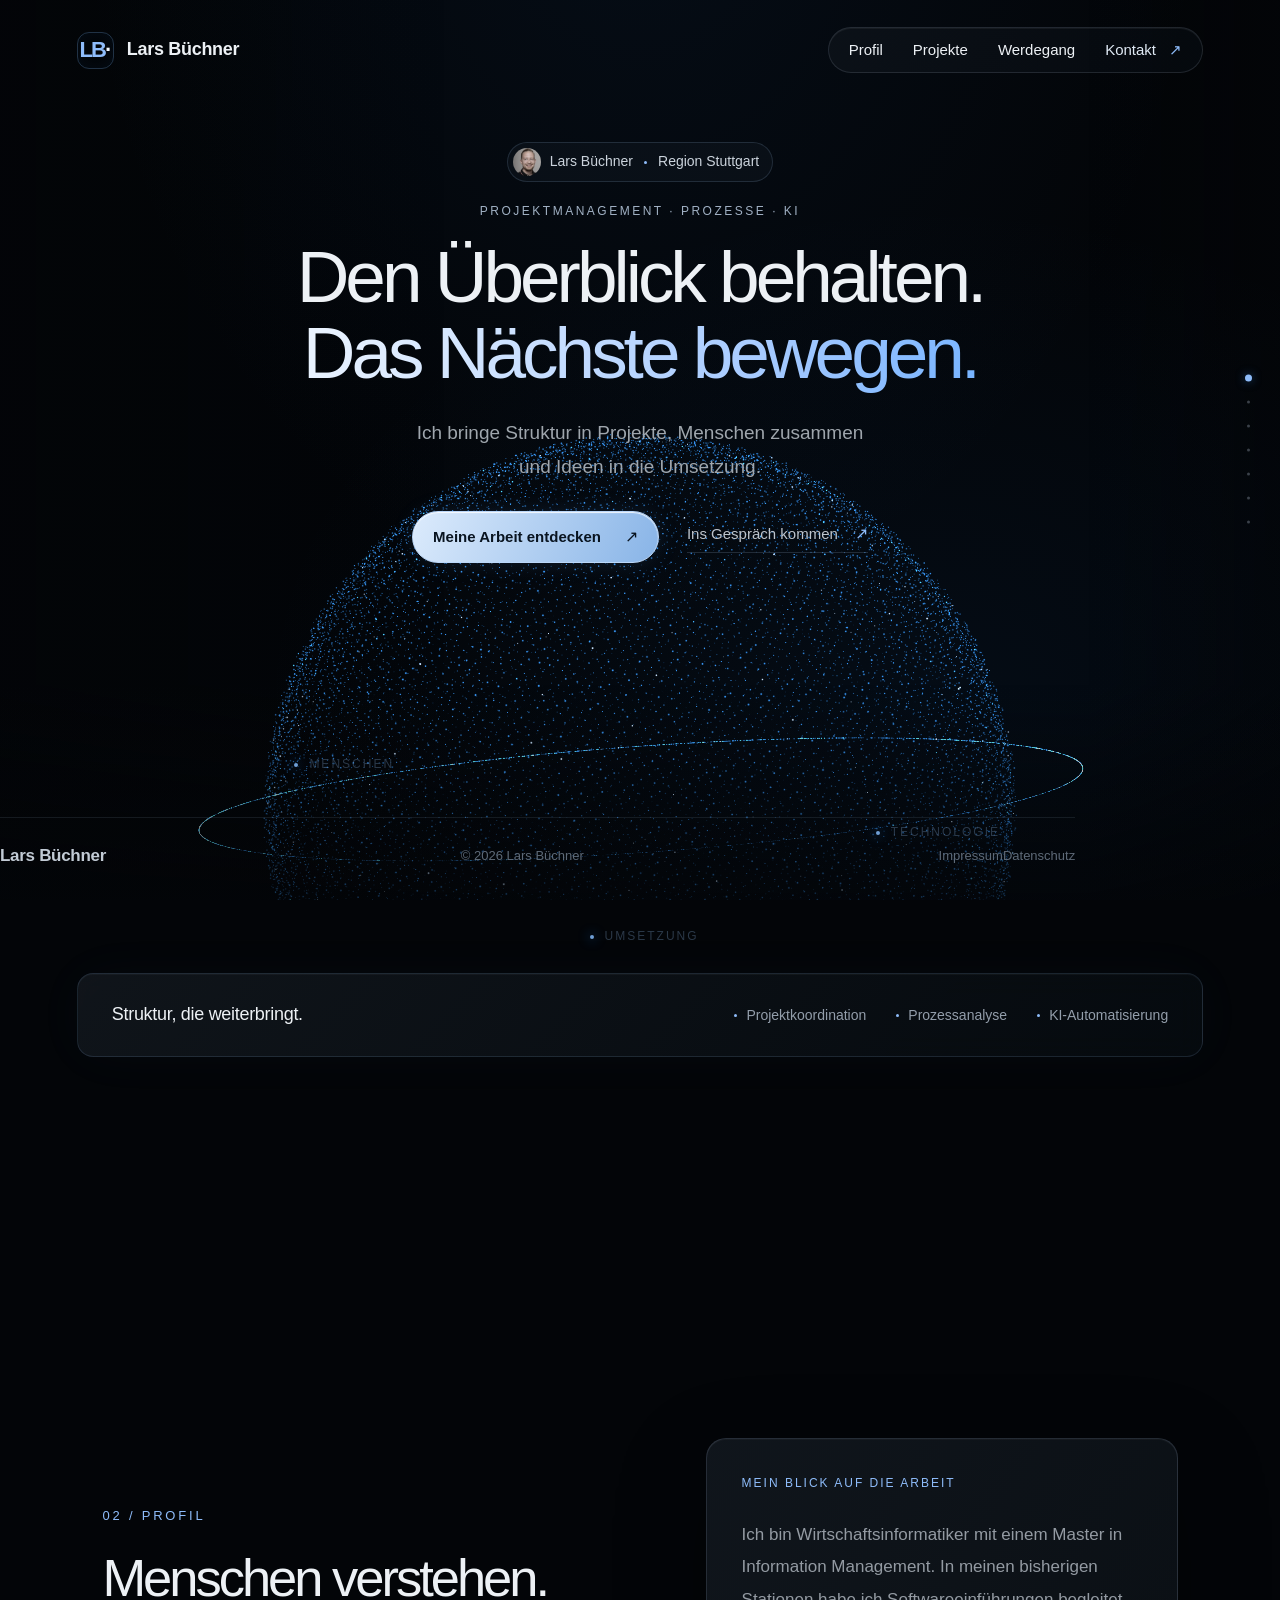
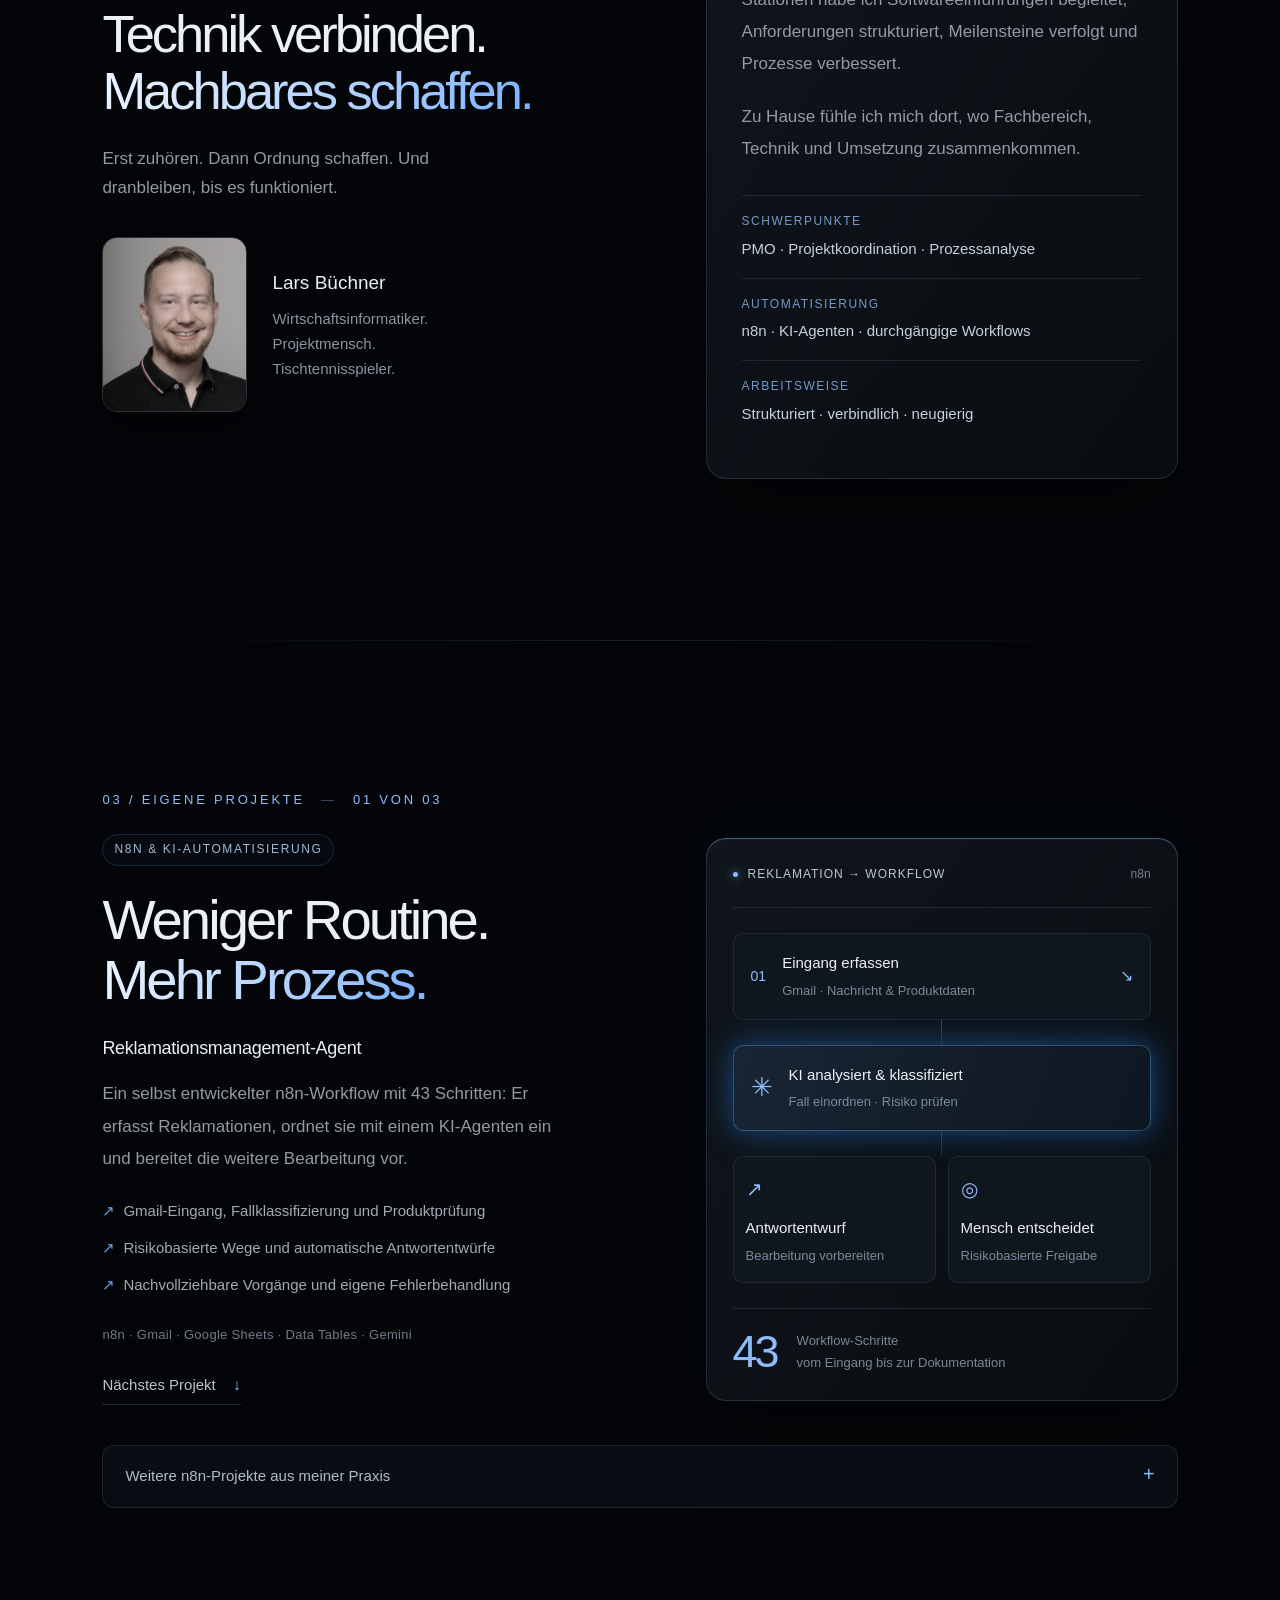
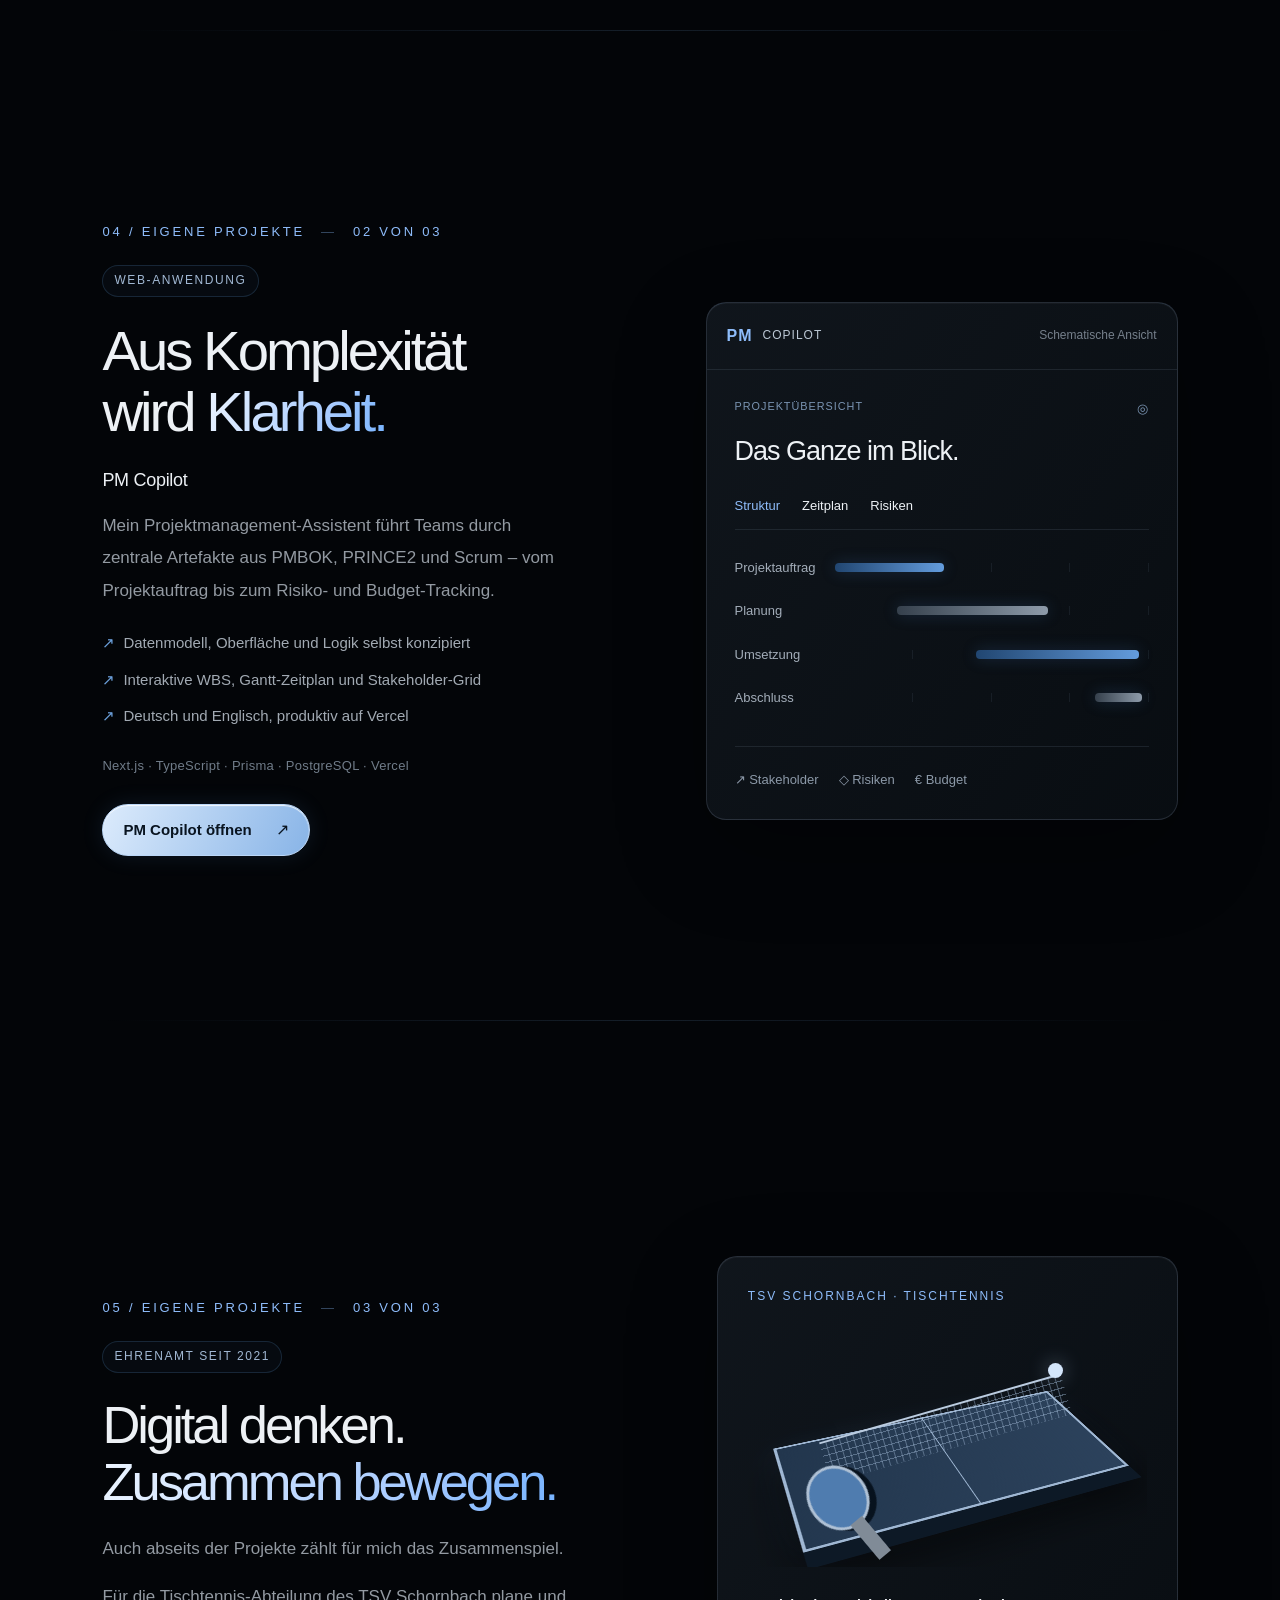
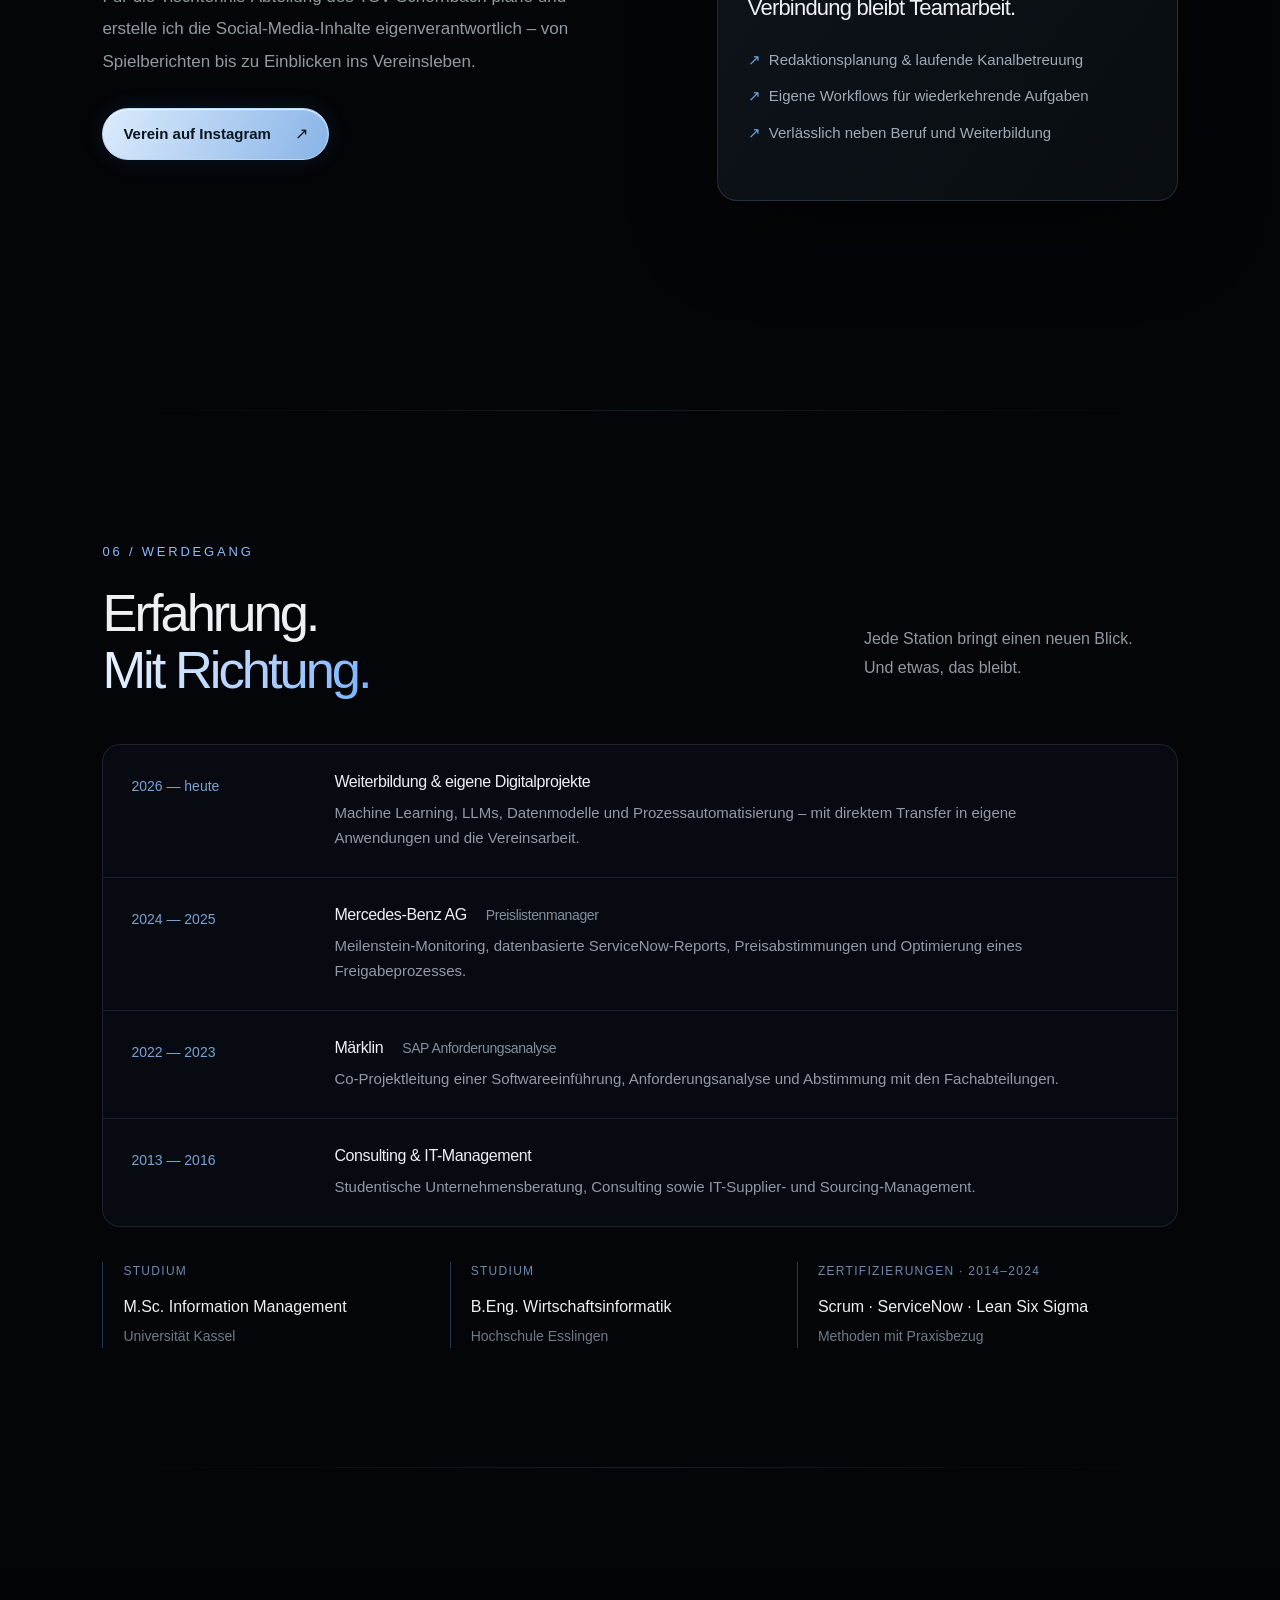
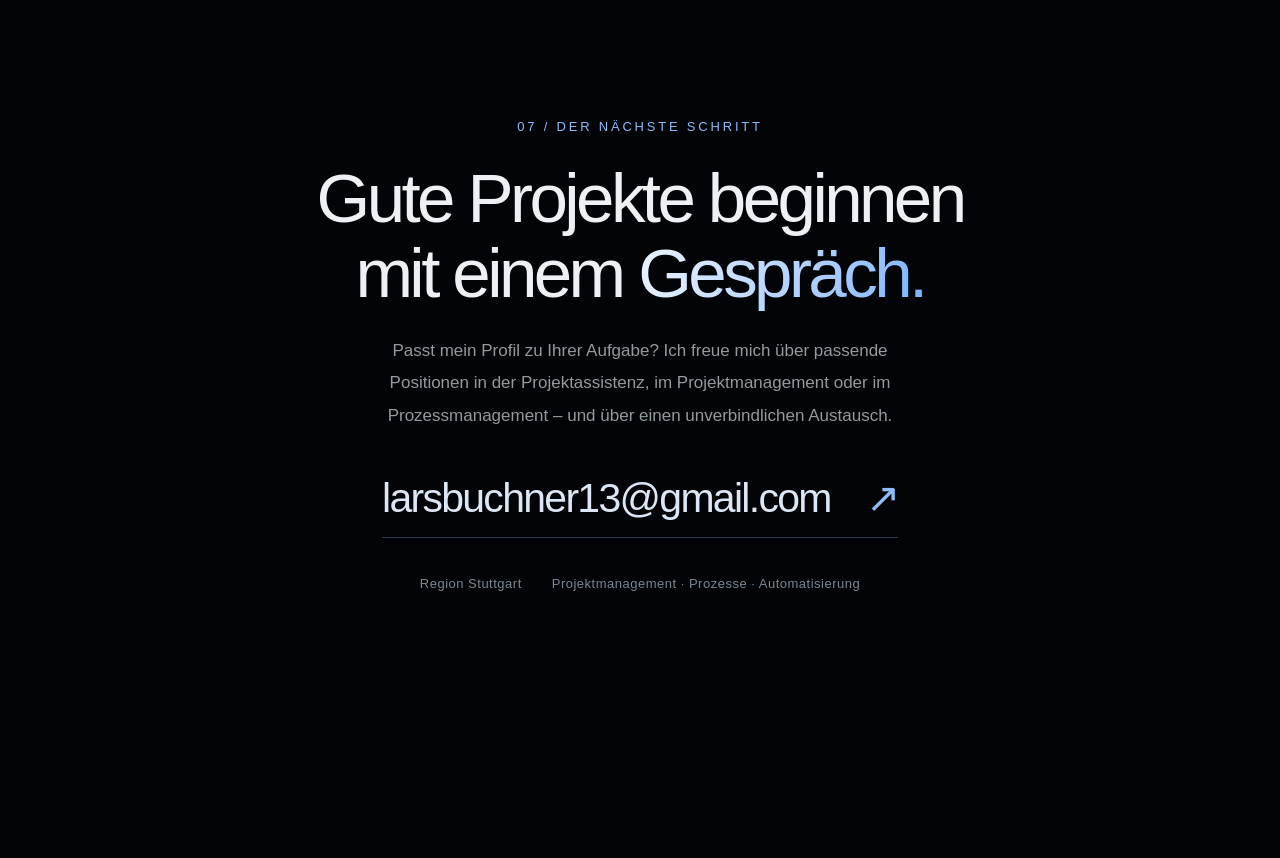
==== commit 36a89013: "Link legal pages from persistent site footer" ====
--- a/index.html
+++ b/index.html
@@ -1,24 +1,23 @@
-<!doctype html>
-<html lang="de">
-<head>
-<meta charset="utf-8"><meta name="viewport" content="width=device-width, initial-scale=1"><meta name="theme-color" content="#101817">
-<meta name="description" content="Lars Büchner – Projektmanagement, Prozessanalyse und KI-Automatisierung. Meine Arbeit, Projekte und mein Werdegang.">
-<title>Lars Büchner – Projekte mit Perspektive</title><link rel="preload" as="image" href="assets/img/architecture.jpg"><link rel="stylesheet" href="assets/css/style.css?v=7"><script src="assets/js/main.js?v=7" defer></script>
-</head>
-<body>
-<a class="skip-link" href="#main">Zum Inhalt</a>
-<div class="landscape" aria-hidden="true">
-<div class="backdrop active" style="background-image:url('assets/img/architecture.jpg')"></div><div class="backdrop" style="background-image:url('assets/img/workspace.jpg')"></div><div class="backdrop" style="background-image:url('assets/img/technology.jpg')"></div><div class="backdrop" style="background-image:url('assets/img/planning.jpg')"></div><div class="backdrop" style="background-image:url('assets/img/community.jpg')"></div><div class="backdrop" style="background-image:url('assets/img/journey.jpg')"></div><div class="backdrop" style="background-image:url('assets/img/horizon.jpg')"></div><div class="shade"></div><div class="grain"></div>
-</div>
-<header class="site-header"><a class="wordmark" href="#top" aria-label="Lars Büchner – zur Startseite"><span class="monogram">LB<span>·</span></span><span>Lars Büchner</span></a><nav aria-label="Hauptnavigation"><a href="#profil">Profil</a><a href="#projekte">Projekte</a><a href="#werdegang">Werdegang</a><a class="nav-contact" href="#kontakt">Kontakt <span aria-hidden="true">↗</span></a></nav><button class="motion-toggle" type="button" aria-pressed="true" title="Räumliche Bewegung umschalten">3D <span class="toggle-dot"></span><span class="motion-state">an</span></button></header>
-<nav class="chapter-nav" aria-label="Abschnitte"><a href="#top" class="active" aria-label="01 – Start" aria-current="location"><span>Start</span></a><a href="#profil" aria-label="02 – Profil"><span>Profil</span></a><a href="#projekte" aria-label="03 – Automatisierung"><span>Automatisierung</span></a><a href="#copilot" aria-label="04 – PM Copilot"><span>PM Copilot</span></a><a href="#verein" aria-label="05 – Ehrenamt"><span>Ehrenamt</span></a><a href="#werdegang" aria-label="06 – Werdegang"><span>Werdegang</span></a><a href="#kontakt" aria-label="07 – Kontakt"><span>Kontakt</span></a></nav>
-<main id="main">
-<section class="scene hero" id="top" data-scene="0" aria-labelledby="hero-title"><div class="hero-layout content"><div class="hero-copy"><p class="eyebrow"><span class="line"></span> Projektmanagement · Prozesse · KI</p><h1 id="hero-title">Den Überblick.<br>Den nächsten Schritt.<br><em>Das Ziel im Blick.</em></h1><p class="intro">Ich bin Lars Büchner. Ich bringe Struktur in Projekte, Menschen zusammen und Ideen in die Umsetzung.</p><div class="actions"><a class="button" href="#projekte">Meine Arbeit entdecken <span aria-hidden="true">↓</span></a><a class="text-link" href="#kontakt">Ins Gespräch kommen <span aria-hidden="true">↗</span></a></div><p class="location"><span aria-hidden="true">⌖</span> Region Stuttgart <span class="separator">/</span> Wirtschaftsinformatiker & Projektmensch</p></div><div class="portrait-stage depth"><div class="portrait-outline" aria-hidden="true"></div><figure class="portrait"><img src="assets/img/portrait.jpg" width="680" height="840" alt="Lars Büchner" fetchpriority="high"><figcaption><span>Lars Büchner</span><small>Strukturiert. Verbindlich. Neugierig.</small></figcaption></figure><div class="floating-note"><span class="note-icon" aria-hidden="true">↗</span><span>Von offenen Punkten<br>zu nächsten Schritten.</span></div><span class="portrait-index" aria-hidden="true">01 / PERSPEKTIVE</span></div></div><div class="scene-bottom"><a href="#profil" class="scroll-cue"><span class="scroll-line"></span> Scrollen & entdecken</a><span>Ein klarer Blick macht den Unterschied.</span></div></section>
-<section class="scene" id="profil" data-scene="1" aria-labelledby="profile-title"><div class="content profile-layout"><div><p class="eyebrow">02 / Profil</p><h2 id="profile-title">Zwischen Menschen,<br>Technik und<br><em>Machbarkeit.</em></h2><p class="section-lead">Erst zuhören. Dann Ordnung schaffen. Und dranbleiben, bis es funktioniert.</p></div><div class="glass profile-panel depth"><span class="panel-label">Mein Blick auf die Arbeit</span><p>Ich bin Wirtschaftsinformatiker mit einem Master in Business Studies. In meinen bisherigen Stationen habe ich Softwareeinführungen begleitet, Anforderungen strukturiert, Meilensteine verfolgt und Prozesse verbessert.</p><p>Zu Hause fühle ich mich dort, wo Fachbereich, Technik und Umsetzung zusammenkommen.</p><dl class="facts"><div><dt>Schwerpunkte</dt><dd>PMO · Projektkoordination · Prozessanalyse</dd></div><div><dt>Automatisierung</dt><dd>n8n · KI-Agenten · durchgängige Workflows</dd></div><div><dt>Arbeitsweise</dt><dd>Strukturiert · verbindlich · neugierig</dd></div></dl></div></div></section>
-<section class="scene project" id="projekte" data-scene="2" aria-labelledby="automation-title"><div class="content"><p class="eyebrow">03 / Eigene Projekte <span class="eyebrow-divider">—</span> 01 von 03</p><div class="project-layout"><div class="project-copy"><span class="tag">n8n & KI-Automatisierung</span><h2 id="automation-title">Weniger Routine.<br><em>Mehr Prozess.</em></h2><h3>Reklamationsmanagement-Agent</h3><p>Ein selbst entwickelter n8n-Workflow mit 43 Schritten: Er erfasst Reklamationen, ordnet sie mit einem KI-Agenten ein und bereitet die weitere Bearbeitung vor.</p><ul class="check-list"><li>Gmail-Eingang, Fallklassifizierung und Produktprüfung</li><li>Risikobasierte Wege und automatische Antwortentwürfe</li><li>Nachvollziehbare Vorgänge und eigene Fehlerbehandlung</li></ul><p class="tools">n8n · Gmail · Google Sheets · Data Tables · Gemini</p><a href="#copilot" class="text-link">Nächstes Projekt <span aria-hidden="true">↓</span></a></div><div class="workflow-visual glass depth" role="img" aria-label="Vereinfachter Ablauf: Eingang, KI-Analyse, risikobasierte Prüfung, Antwortentwurf oder menschliche Entscheidung."><div class="visual-heading"><span class="status-dot"></span> REKLAMATION → WORKFLOW <span>n8n</span></div><div class="flow-node first"><b>01</b><div><strong>Eingang erfassen</strong><small>Gmail · Nachricht & Produktdaten</small></div><span>↘</span></div><div class="flow-connector"></div><div class="flow-node ai"><b>✳</b><div><strong>KI analysiert & klassifiziert</strong><small>Fall einordnen · Risiko prüfen</small></div></div><div class="flow-connector"></div><div class="flow-branches"><div class="flow-node"><span>↗</span><strong>Antwortentwurf</strong><small>Bearbeitung vorbereiten</small></div><div class="flow-node"><span>◎</span><strong>Mensch entscheidet</strong><small>Risikobasierte Freigabe</small></div></div><div class="visual-footer"><strong>43</strong><span>Workflow-Schritte<br>vom Eingang bis zur Dokumentation</span></div></div></div><details class="practice"><summary>Weitere n8n-Projekte aus meiner Praxis <span aria-hidden="true">+</span></summary><div class="practice-grid"><div><h3>Prozessoptimierungs-Agent</h3><p>Ist-Prozess analysieren, Soll-Prozess, KPIs und Umsetzungsplan ableiten.</p></div><div><h3>PMO-Meetingvorbereitung</h3><p>Offene Punkte prüfen, Maßnahmen ableiten und Meetingfragen vorbereiten.</p></div><div><h3>Änderungsmanagement</h3><p>Antrag, KI-Auswirkungsanalyse und menschliche Entscheidung dokumentieren.</p></div></div></details></div></section>
-<section class="scene project" id="copilot" data-scene="3" aria-labelledby="copilot-title"><div class="content"><p class="eyebrow">04 / Eigene Projekte <span class="eyebrow-divider">—</span> 02 von 03</p><div class="project-layout"><div class="project-copy"><span class="tag">Web-Anwendung</span><h2 id="copilot-title">Aus Komplexität<br>wird <em>Klarheit.</em></h2><h3>PM Copilot</h3><p>Mein Projektmanagement-Assistent führt Teams durch zentrale Artefakte aus PMBOK, PRINCE2 und Scrum – vom Projektauftrag bis zum Risiko- und Budget-Tracking.</p><ul class="check-list"><li>Datenmodell, Oberfläche und Logik selbst konzipiert</li><li>Interaktive WBS, Gantt-Zeitplan und Stakeholder-Grid</li><li>Deutsch und Englisch, produktiv auf Vercel</li></ul><p class="tools">Next.js · TypeScript · Prisma · PostgreSQL · Vercel</p><a class="button" href="https://project-asssistant.vercel.app/de" target="_blank" rel="noopener noreferrer">PM Copilot öffnen <span aria-hidden="true">↗</span></a></div><div class="dashboard glass depth" role="img" aria-label="Schematische Darstellung der PM-Copilot-Bereiche: Projektstruktur, Zeitplan, Stakeholder, Risiken und Budget."><div class="visual-heading"><span class="mini-logo">PM</span> COPILOT <span>Schematische Ansicht</span></div><div class="dashboard-body"><div class="dashboard-top"><small>PROJEKTÜBERSICHT</small><span>◎</span></div><h3>Das Ganze im Blick.</h3><div class="dashboard-tabs"><span>Struktur</span><span>Zeitplan</span><span>Risiken</span></div><div class="gantt"><div><span>Projektauftrag</span><i style="--start:0;--width:35%"></i></div><div><span>Planung</span><i style="--start:20%;--width:48%"></i></div><div><span>Umsetzung</span><i style="--start:45%;--width:52%"></i></div><div><span>Abschluss</span><i style="--start:83%;--width:15%"></i></div></div><div class="dashboard-features"><span>↗ Stakeholder</span><span>◇ Risiken</span><span>€ Budget</span></div></div></div></div></div></section>
-<section class="scene" id="verein" data-scene="4" aria-labelledby="club-title"><div class="content club-layout"><div><p class="eyebrow">05 / Eigene Projekte <span class="eyebrow-divider">—</span> 03 von 03</p><span class="tag">Ehrenamt seit 2021</span><h2 id="club-title">Digital denken.<br><em>Zusammen bewegen.</em></h2><p class="section-lead">Auch abseits der Projekte zählt für mich das Zusammenspiel.</p><p>Für die Tischtennis-Abteilung des TSV Schornbach plane und erstelle ich die Social-Media-Inhalte eigenverantwortlich – von Spielberichten bis zu Einblicken ins Vereinsleben.</p><a class="button" href="https://www.instagram.com/tsv_schornbach_tischtennis/" target="_blank" rel="noopener noreferrer">Verein auf Instagram <span aria-hidden="true">↗</span></a></div><div class="club-card glass depth"><span class="panel-label">TSV Schornbach · Tischtennis</span><div class="table-art" aria-hidden="true"><div class="table-top"></div><div class="table-net"></div><div class="ball"></div><span class="racket"></span></div><h3>Verbindung bleibt Teamarbeit.</h3><ul class="check-list"><li>Redaktionsplanung & laufende Kanalbetreuung</li><li>Eigene Workflows für wiederkehrende Aufgaben</li><li>Verlässlich neben Beruf und Weiterbildung</li></ul></div></div></section>
-<section class="scene experience" id="werdegang" data-scene="5" aria-labelledby="experience-title"><div class="content"><div class="experience-heading"><div><p class="eyebrow">06 / Werdegang</p><h2 id="experience-title">Erfahrung.<br><em>Mit Richtung.</em></h2></div><p>Jede Station bringt einen neuen Blick.<br>Und etwas, das bleibt.</p></div><ol class="timeline"><li><time>2026 — heute</time><div><h3>Weiterbildung & eigene Digitalprojekte</h3><p>Machine Learning, LLMs, Datenmodelle und Prozessautomatisierung – mit direktem Transfer in eigene Anwendungen und die Vereinsarbeit.</p></div></li><li><time>2024 — 2025</time><div><h3>Mercedes-Benz AG <span>Preislistenmanager</span></h3><p>Meilenstein-Monitoring, datenbasierte ServiceNow-Reports, Preisabstimmungen und Optimierung eines Freigabeprozesses.</p></div></li><li><time>2022 — 2023</time><div><h3>Märklin <span>SAP Anforderungsanalyse</span></h3><p>Co-Projektleitung einer Softwareeinführung, Anforderungsanalyse und Abstimmung mit den Fachabteilungen.</p></div></li><li><time>2013 — 2016</time><div><h3>Consulting & IT-Management</h3><p>Studentische Unternehmensberatung, Consulting sowie IT-Supplier- und Sourcing-Management.</p></div></li></ol><div class="education-strip"><div><small>Studium</small><strong>M.Sc. Business Studies</strong><span>Universität Kassel</span></div><div><small>Studium</small><strong>B.Eng. Wirtschaftsinformatik</strong><span>Hochschule Esslingen</span></div><div><small>Zertifizierungen · 2014–2024</small><strong>Scrum · ServiceNow · Lean Six Sigma</strong><span>Methoden mit Praxisbezug</span></div></div></div></section>
-<section class="scene contact" id="kontakt" data-scene="6" aria-labelledby="contact-title"><div class="content contact-content"><p class="eyebrow">07 / Der nächste Schritt</p><h2 id="contact-title">Gute Projekte beginnen<br>mit einem <em>Gespräch.</em></h2><p>Passt mein Profil zu Ihrer Aufgabe? Ich freue mich über passende Positionen in der Projektassistenz, im Projektmanagement oder im Prozessmanagement – und über einen unverbindlichen Austausch.</p><a class="contact-mail" href="mailto:larsbuchner13@gmail.com">larsbuchner13@gmail.com <span aria-hidden="true">↗</span></a><div class="contact-meta"><span>Region Stuttgart</span><span>Projektmanagement · Prozesse · Automatisierung</span></div></div><footer class="content"><a href="#top" class="wordmark">Lars Büchner <span aria-hidden="true">↑</span></a><span>© 2026 Lars Büchner</span><span class="legal-links"><a href="impressum.html">Impressum</a> · <a href="datenschutz.html">Datenschutz</a></span></footer></section>
-</main><div class="progress-track" aria-hidden="true"><span></span></div>
+<!doctype html>
+<html lang="de">
+<head>
+<meta charset="utf-8"><meta name="viewport" content="width=device-width, initial-scale=1"><meta name="theme-color" content="#030608">
+<meta name="description" content="Lars Büchner – Projektmanagement, Prozessanalyse und KI-Automatisierung. Meine Arbeit, Projekte und mein Werdegang.">
+<title>Lars Büchner – Projekte mit Perspektive</title><link rel="stylesheet" href="assets/css/style.css?v=10"><script src="assets/js/particles.js?v=10" defer></script><script src="assets/js/main.js?v=10" defer></script>
+<link rel="stylesheet" href="assets/css/legal.css?v=1">
+</head>
+<body>
+<a class="skip-link" href="#main">Zum Inhalt</a>
+<div class="universe" aria-hidden="true"><div class="ambient-glow"></div><div class="orb-fallback"></div><canvas id="particle-world"></canvas><div class="universe-vignette"></div></div>
+<header class="site-header"><a class="wordmark" href="#top" aria-label="Lars Büchner – zur Startseite"><span class="monogram">LB<span>·</span></span><span>Lars Büchner</span></a><nav aria-label="Hauptnavigation"><a href="#profil">Profil</a><a href="#projekte">Projekte</a><a href="#werdegang">Werdegang</a><a class="nav-contact" href="#kontakt">Kontakt <span aria-hidden="true">↗</span></a></nav></header>
+<nav class="chapter-nav" aria-label="Abschnitte"><a href="#top" class="active" aria-label="01 – Start" aria-current="location"><span>Start</span></a><a href="#profil" aria-label="02 – Profil"><span>Profil</span></a><a href="#projekte" aria-label="03 – Automatisierung"><span>Automatisierung</span></a><a href="#copilot" aria-label="04 – PM Copilot"><span>PM Copilot</span></a><a href="#verein" aria-label="05 – Ehrenamt"><span>Ehrenamt</span></a><a href="#werdegang" aria-label="06 – Werdegang"><span>Werdegang</span></a><a href="#kontakt" aria-label="07 – Kontakt"><span>Kontakt</span></a></nav>
+<main id="main">
+<section class="scene hero" id="top" data-scene="0" aria-labelledby="hero-title"><div class="content hero-layout"><div class="hero-copy"><a class="identity" href="#profil"><img src="assets/img/portrait.jpg" alt="" width="32" height="32"><span>Lars Büchner</span><span class="identity-dot"></span><span>Region Stuttgart</span></a><p class="eyebrow">Projektmanagement · Prozesse · KI</p><h1 id="hero-title">Den Überblick behalten.<br><em>Das Nächste bewegen.</em></h1><p class="intro">Ich bringe Struktur in Projekte, Menschen zusammen<br class="desktop-break"> und Ideen in die Umsetzung.</p><div class="actions"><a class="button" href="#projekte">Meine Arbeit entdecken <span aria-hidden="true">↗</span></a><a class="text-link" href="#kontakt">Ins Gespräch kommen <span aria-hidden="true">↗</span></a></div></div><div class="hero-stage" aria-hidden="true"><span class="orbit-label label-left">MENSCHEN</span><span class="orbit-label label-right">TECHNOLOGIE</span><span class="orbit-label label-bottom">UMSETZUNG</span></div><div class="hero-foundation"><span>Struktur, die weiterbringt.</span><div><span>Projektkoordination</span><span>Prozessanalyse</span><span>KI-Automatisierung</span></div></div></div></section>
+<section class="scene" id="profil" data-scene="1" aria-labelledby="profile-title"><div class="content profile-layout"><div><p class="eyebrow">02 / Profil</p><h2 id="profile-title">Menschen verstehen.<br>Technik verbinden.<br><em>Machbares schaffen.</em></h2><p class="section-lead">Erst zuhören. Dann Ordnung schaffen. Und dranbleiben, bis es funktioniert.</p><figure class="profile-portrait"><img src="assets/img/portrait.jpg" width="680" height="840" loading="lazy" alt="Lars Büchner"><figcaption><strong>Lars Büchner</strong><span>Wirtschaftsinformatiker.<br>Projektmensch.<br>Tischtennisspieler.</span></figcaption></figure></div><div class="glass profile-panel depth"><span class="panel-label">Mein Blick auf die Arbeit</span><p>Ich bin Wirtschaftsinformatiker mit einem Master in Information Management. In meinen bisherigen Stationen habe ich Softwareeinführungen begleitet, Anforderungen strukturiert, Meilensteine verfolgt und Prozesse verbessert.</p><p>Zu Hause fühle ich mich dort, wo Fachbereich, Technik und Umsetzung zusammenkommen.</p><dl class="facts"><div><dt>Schwerpunkte</dt><dd>PMO · Projektkoordination · Prozessanalyse</dd></div><div><dt>Automatisierung</dt><dd>n8n · KI-Agenten · durchgängige Workflows</dd></div><div><dt>Arbeitsweise</dt><dd>Strukturiert · verbindlich · neugierig</dd></div></dl></div></div></section>
+<section class="scene project" id="projekte" data-scene="2" aria-labelledby="automation-title"><div class="content"><p class="eyebrow">03 / Eigene Projekte <span class="eyebrow-divider">—</span> 01 von 03</p><div class="project-layout"><div class="project-copy"><span class="tag">n8n & KI-Automatisierung</span><h2 id="automation-title">Weniger Routine.<br><em>Mehr Prozess.</em></h2><h3>Reklamationsmanagement-Agent</h3><p>Ein selbst entwickelter n8n-Workflow mit 43 Schritten: Er erfasst Reklamationen, ordnet sie mit einem KI-Agenten ein und bereitet die weitere Bearbeitung vor.</p><ul class="check-list"><li>Gmail-Eingang, Fallklassifizierung und Produktprüfung</li><li>Risikobasierte Wege und automatische Antwortentwürfe</li><li>Nachvollziehbare Vorgänge und eigene Fehlerbehandlung</li></ul><p class="tools">n8n · Gmail · Google Sheets · Data Tables · Gemini</p><a href="#copilot" class="text-link">Nächstes Projekt <span aria-hidden="true">↓</span></a></div><div class="workflow-visual glass depth" role="img" aria-label="Vereinfachter Ablauf: Eingang, KI-Analyse, risikobasierte Prüfung, Antwortentwurf oder menschliche Entscheidung."><div class="visual-heading"><span class="status-dot"></span> REKLAMATION → WORKFLOW <span>n8n</span></div><div class="flow-node first"><b>01</b><div><strong>Eingang erfassen</strong><small>Gmail · Nachricht & Produktdaten</small></div><span>↘</span></div><div class="flow-connector"></div><div class="flow-node ai"><b>✳</b><div><strong>KI analysiert & klassifiziert</strong><small>Fall einordnen · Risiko prüfen</small></div></div><div class="flow-connector"></div><div class="flow-branches"><div class="flow-node"><span>↗</span><strong>Antwortentwurf</strong><small>Bearbeitung vorbereiten</small></div><div class="flow-node"><span>◎</span><strong>Mensch entscheidet</strong><small>Risikobasierte Freigabe</small></div></div><div class="visual-footer"><strong>43</strong><span>Workflow-Schritte<br>vom Eingang bis zur Dokumentation</span></div></div></div><details class="practice"><summary>Weitere n8n-Projekte aus meiner Praxis <span aria-hidden="true">+</span></summary><div class="practice-grid"><div><h3>Prozessoptimierungs-Agent</h3><p>Ist-Prozess analysieren, Soll-Prozess, KPIs und Umsetzungsplan ableiten.</p></div><div><h3>PMO-Meetingvorbereitung</h3><p>Offene Punkte prüfen, Maßnahmen ableiten und Meetingfragen vorbereiten.</p></div><div><h3>Änderungsmanagement</h3><p>Antrag, KI-Auswirkungsanalyse und menschliche Entscheidung dokumentieren.</p></div></div></details></div></section>
+<section class="scene project" id="copilot" data-scene="3" aria-labelledby="copilot-title"><div class="content"><p class="eyebrow">04 / Eigene Projekte <span class="eyebrow-divider">—</span> 02 von 03</p><div class="project-layout"><div class="project-copy"><span class="tag">Web-Anwendung</span><h2 id="copilot-title">Aus Komplexität<br>wird <em>Klarheit.</em></h2><h3>PM Copilot</h3><p>Mein Projektmanagement-Assistent führt Teams durch zentrale Artefakte aus PMBOK, PRINCE2 und Scrum – vom Projektauftrag bis zum Risiko- und Budget-Tracking.</p><ul class="check-list"><li>Datenmodell, Oberfläche und Logik selbst konzipiert</li><li>Interaktive WBS, Gantt-Zeitplan und Stakeholder-Grid</li><li>Deutsch und Englisch, produktiv auf Vercel</li></ul><p class="tools">Next.js · TypeScript · Prisma · PostgreSQL · Vercel</p><a class="button" href="https://project-asssistant.vercel.app/de" target="_blank" rel="noopener noreferrer">PM Copilot öffnen <span aria-hidden="true">↗</span></a></div><div class="dashboard glass depth" role="img" aria-label="Schematische Darstellung der PM-Copilot-Bereiche: Projektstruktur, Zeitplan, Stakeholder, Risiken und Budget."><div class="visual-heading"><span class="mini-logo">PM</span> COPILOT <span>Schematische Ansicht</span></div><div class="dashboard-body"><div class="dashboard-top"><small>PROJEKTÜBERSICHT</small><span>◎</span></div><h3>Das Ganze im Blick.</h3><div class="dashboard-tabs"><span>Struktur</span><span>Zeitplan</span><span>Risiken</span></div><div class="gantt"><div><span>Projektauftrag</span><i style="--start:0;--width:35%"></i></div><div><span>Planung</span><i style="--start:20%;--width:48%"></i></div><div><span>Umsetzung</span><i style="--start:45%;--width:52%"></i></div><div><span>Abschluss</span><i style="--start:83%;--width:15%"></i></div></div><div class="dashboard-features"><span>↗ Stakeholder</span><span>◇ Risiken</span><span>€ Budget</span></div></div></div></div></div></section>
+<section class="scene" id="verein" data-scene="4" aria-labelledby="club-title"><div class="content club-layout"><div><p class="eyebrow">05 / Eigene Projekte <span class="eyebrow-divider">—</span> 03 von 03</p><span class="tag">Ehrenamt seit 2021</span><h2 id="club-title">Digital denken.<br><em>Zusammen bewegen.</em></h2><p class="section-lead">Auch abseits der Projekte zählt für mich das Zusammenspiel.</p><p>Für die Tischtennis-Abteilung des TSV Schornbach plane und erstelle ich die Social-Media-Inhalte eigenverantwortlich – von Spielberichten bis zu Einblicken ins Vereinsleben.</p><a class="button" href="https://www.instagram.com/tsv_schornbach_tischtennis/" target="_blank" rel="noopener noreferrer">Verein auf Instagram <span aria-hidden="true">↗</span></a></div><div class="club-card glass depth"><span class="panel-label">TSV Schornbach · Tischtennis</span><div class="table-art" aria-hidden="true"><div class="table-top"></div><div class="table-net"></div><div class="ball"></div><span class="racket"></span></div><h3>Verbindung bleibt Teamarbeit.</h3><ul class="check-list"><li>Redaktionsplanung & laufende Kanalbetreuung</li><li>Eigene Workflows für wiederkehrende Aufgaben</li><li>Verlässlich neben Beruf und Weiterbildung</li></ul></div></div></section>
+<section class="scene experience" id="werdegang" data-scene="5" aria-labelledby="experience-title"><div class="content"><div class="experience-heading"><div><p class="eyebrow">06 / Werdegang</p><h2 id="experience-title">Erfahrung.<br><em>Mit Richtung.</em></h2></div><p>Jede Station bringt einen neuen Blick.<br>Und etwas, das bleibt.</p></div><ol class="timeline"><li><time>2026 — heute</time><div><h3>Weiterbildung & eigene Digitalprojekte</h3><p>Machine Learning, LLMs, Datenmodelle und Prozessautomatisierung – mit direktem Transfer in eigene Anwendungen und die Vereinsarbeit.</p></div></li><li><time>2024 — 2025</time><div><h3>Mercedes-Benz AG <span>Preislistenmanager</span></h3><p>Meilenstein-Monitoring, datenbasierte ServiceNow-Reports, Preisabstimmungen und Optimierung eines Freigabeprozesses.</p></div></li><li><time>2022 — 2023</time><div><h3>Märklin <span>SAP Anforderungsanalyse</span></h3><p>Co-Projektleitung einer Softwareeinführung, Anforderungsanalyse und Abstimmung mit den Fachabteilungen.</p></div></li><li><time>2013 — 2016</time><div><h3>Consulting & IT-Management</h3><p>Studentische Unternehmensberatung, Consulting sowie IT-Supplier- und Sourcing-Management.</p></div></li></ol><div class="education-strip"><div><small>Studium</small><strong>M.Sc. Information Management</strong><span>Universität Kassel</span></div><div><small>Studium</small><strong>B.Eng. Wirtschaftsinformatik</strong><span>Hochschule Esslingen</span></div><div><small>Zertifizierungen · 2014–2024</small><strong>Scrum · ServiceNow · Lean Six Sigma</strong><span>Methoden mit Praxisbezug</span></div></div></div></section>
+<section class="scene contact" id="kontakt" data-scene="6" aria-labelledby="contact-title"><div class="content contact-content"><p class="eyebrow">07 / Der nächste Schritt</p><h2 id="contact-title">Gute Projekte beginnen<br>mit einem <em>Gespräch.</em></h2><p>Passt mein Profil zu Ihrer Aufgabe? Ich freue mich über passende Positionen in der Projektassistenz, im Projektmanagement oder im Prozessmanagement – und über einen unverbindlichen Austausch.</p><a class="contact-mail" href="mailto:larsbuchner13@gmail.com">larsbuchner13@gmail.com <span aria-hidden="true">↗</span></a><div class="contact-meta"><span>Region Stuttgart</span><span>Projektmanagement · Prozesse · Automatisierung</span></div></div></section>
+</main><footer class="content site-footer"><a href="index.html" class="wordmark">Lars Büchner</a><span>© 2026 Lars Büchner</span><nav aria-label="Rechtliche Informationen"><a href="impressum.html">Impressum</a><a href="datenschutz.html">Datenschutz</a></nav></footer><div class="progress-track" aria-hidden="true"><span></span></div>
 </body></html>
